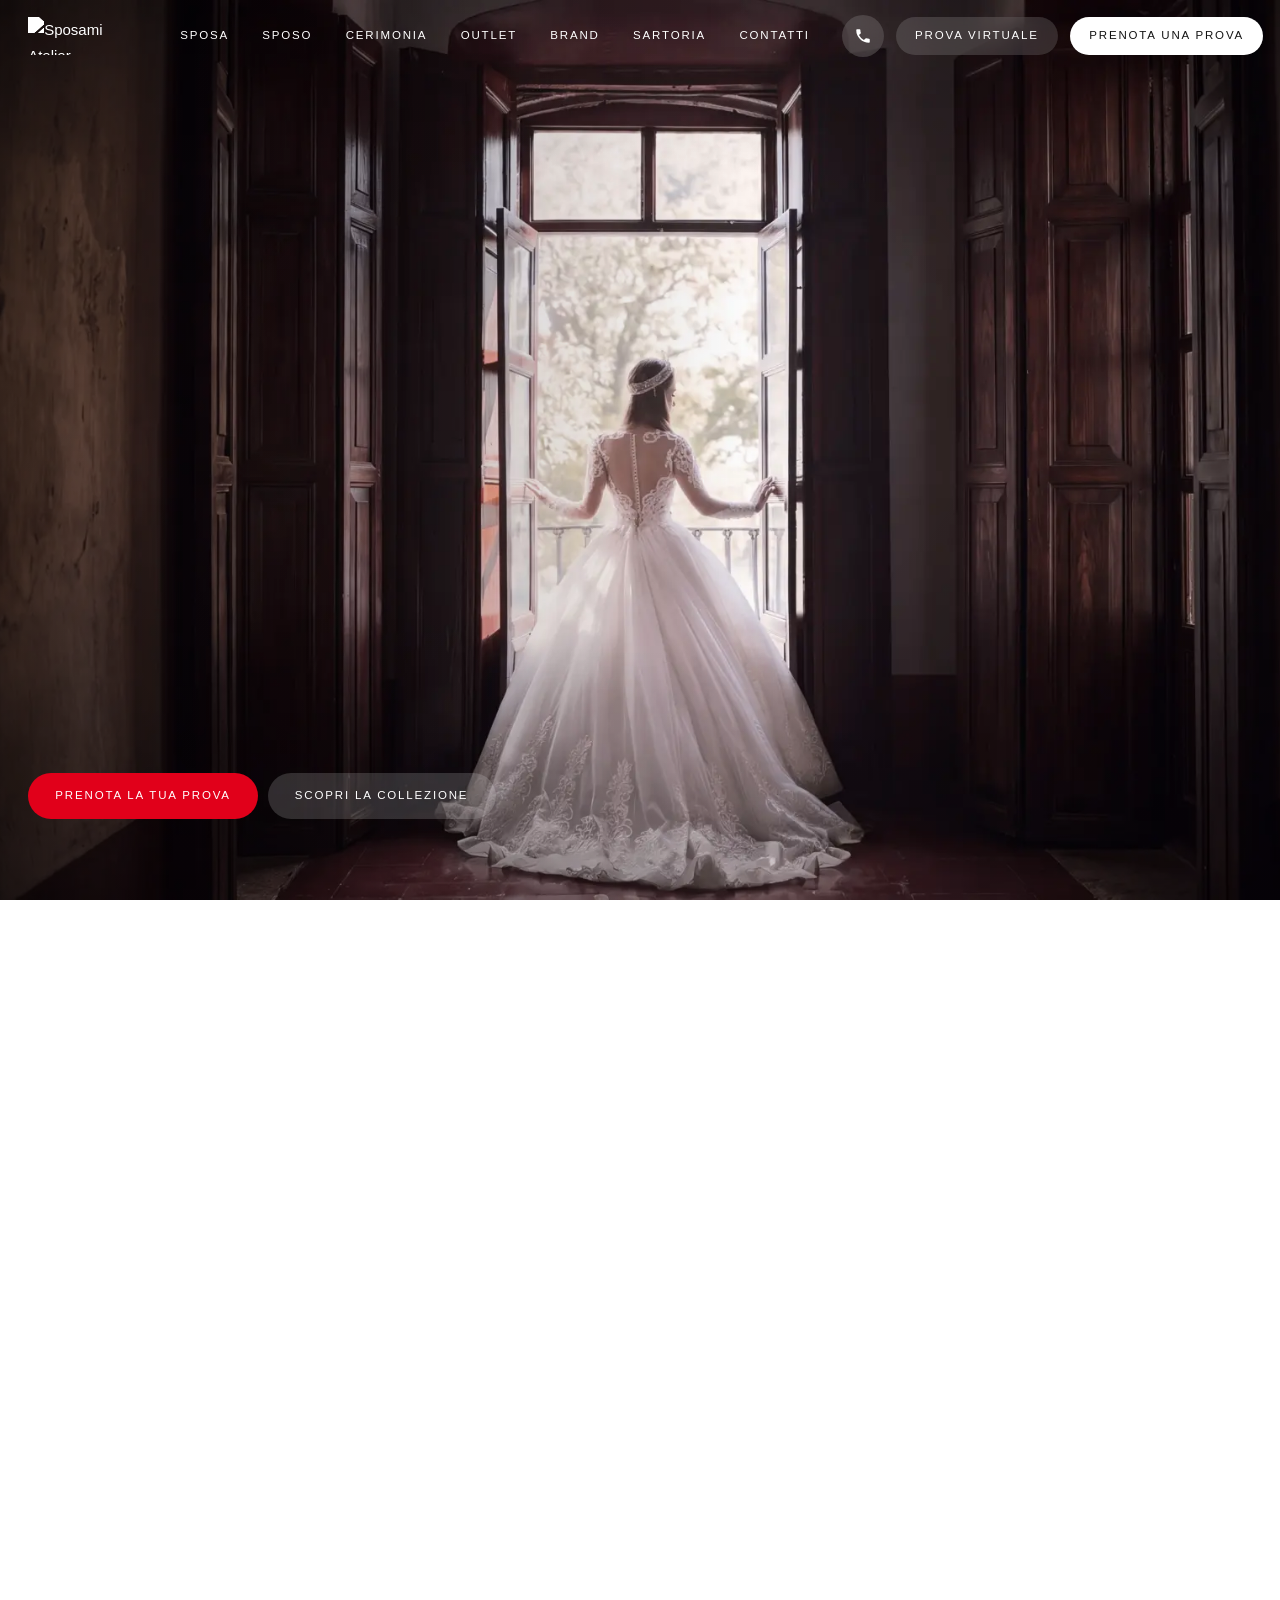
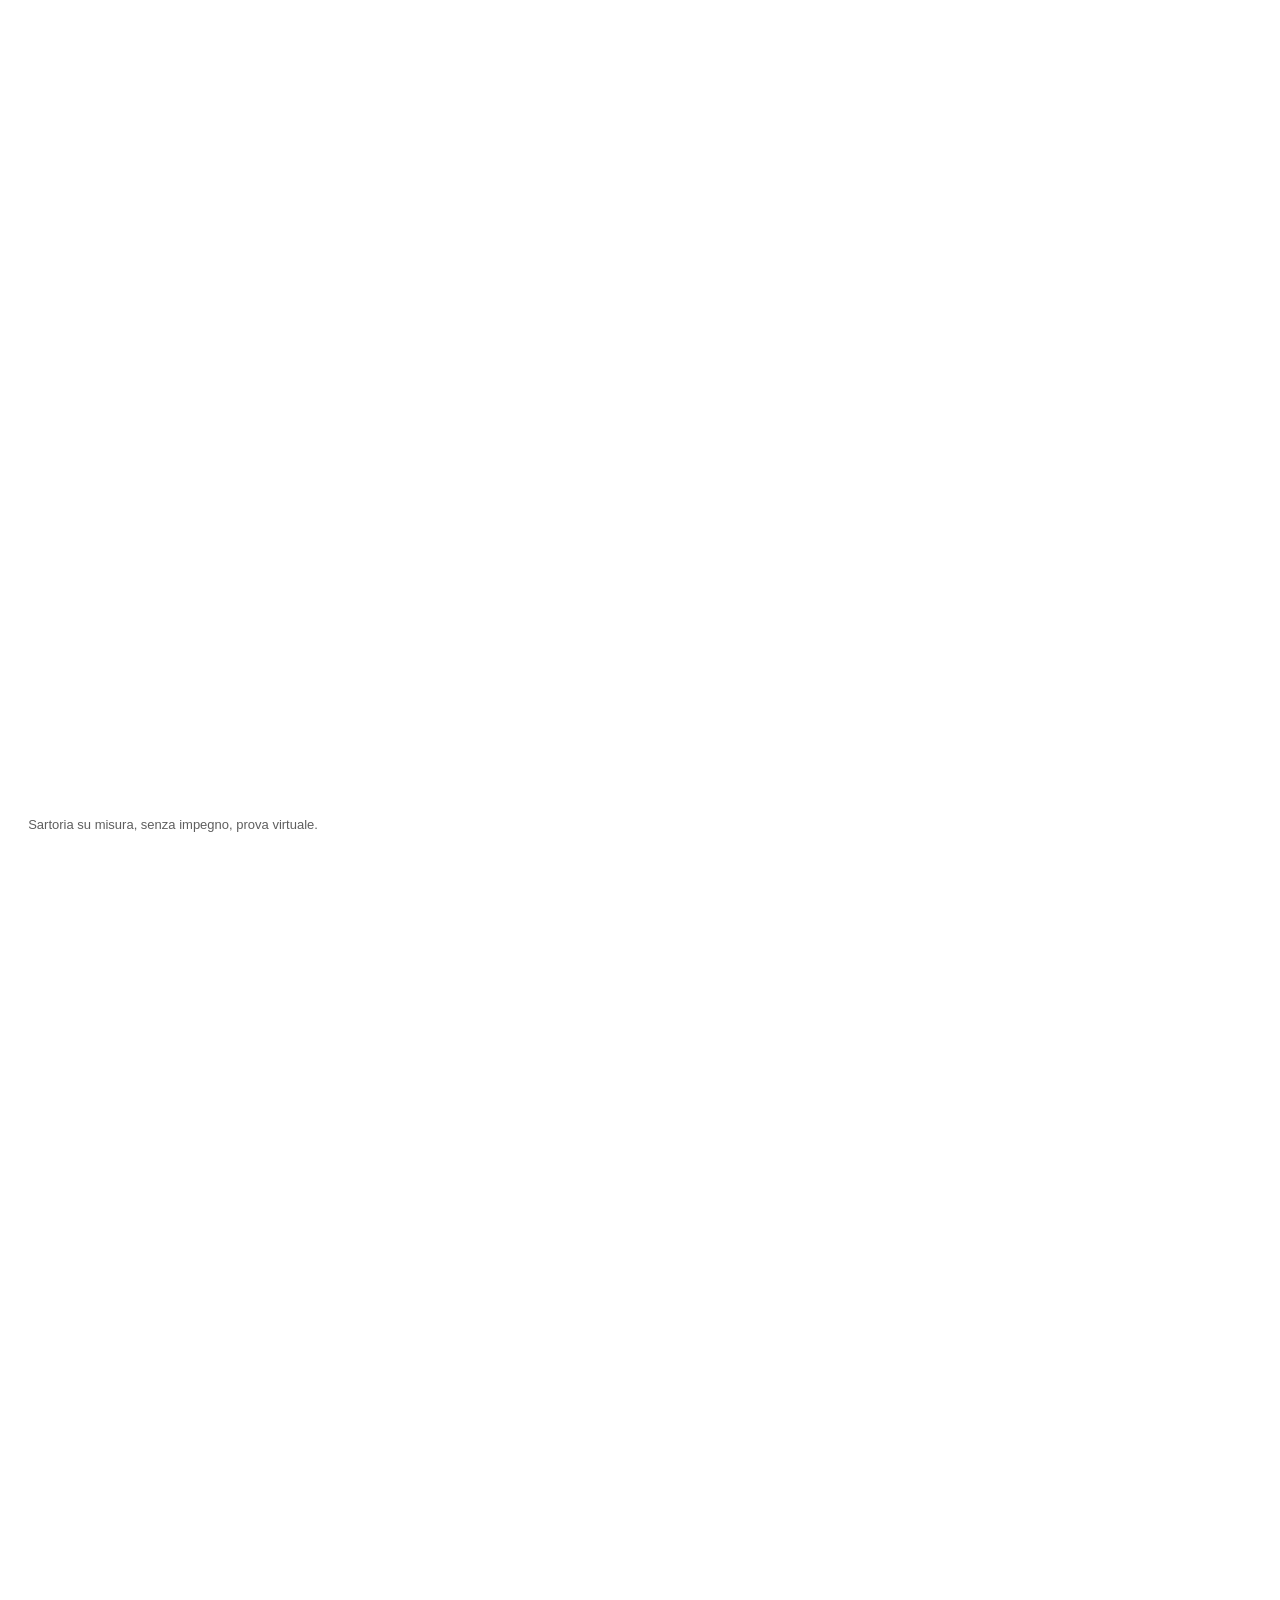
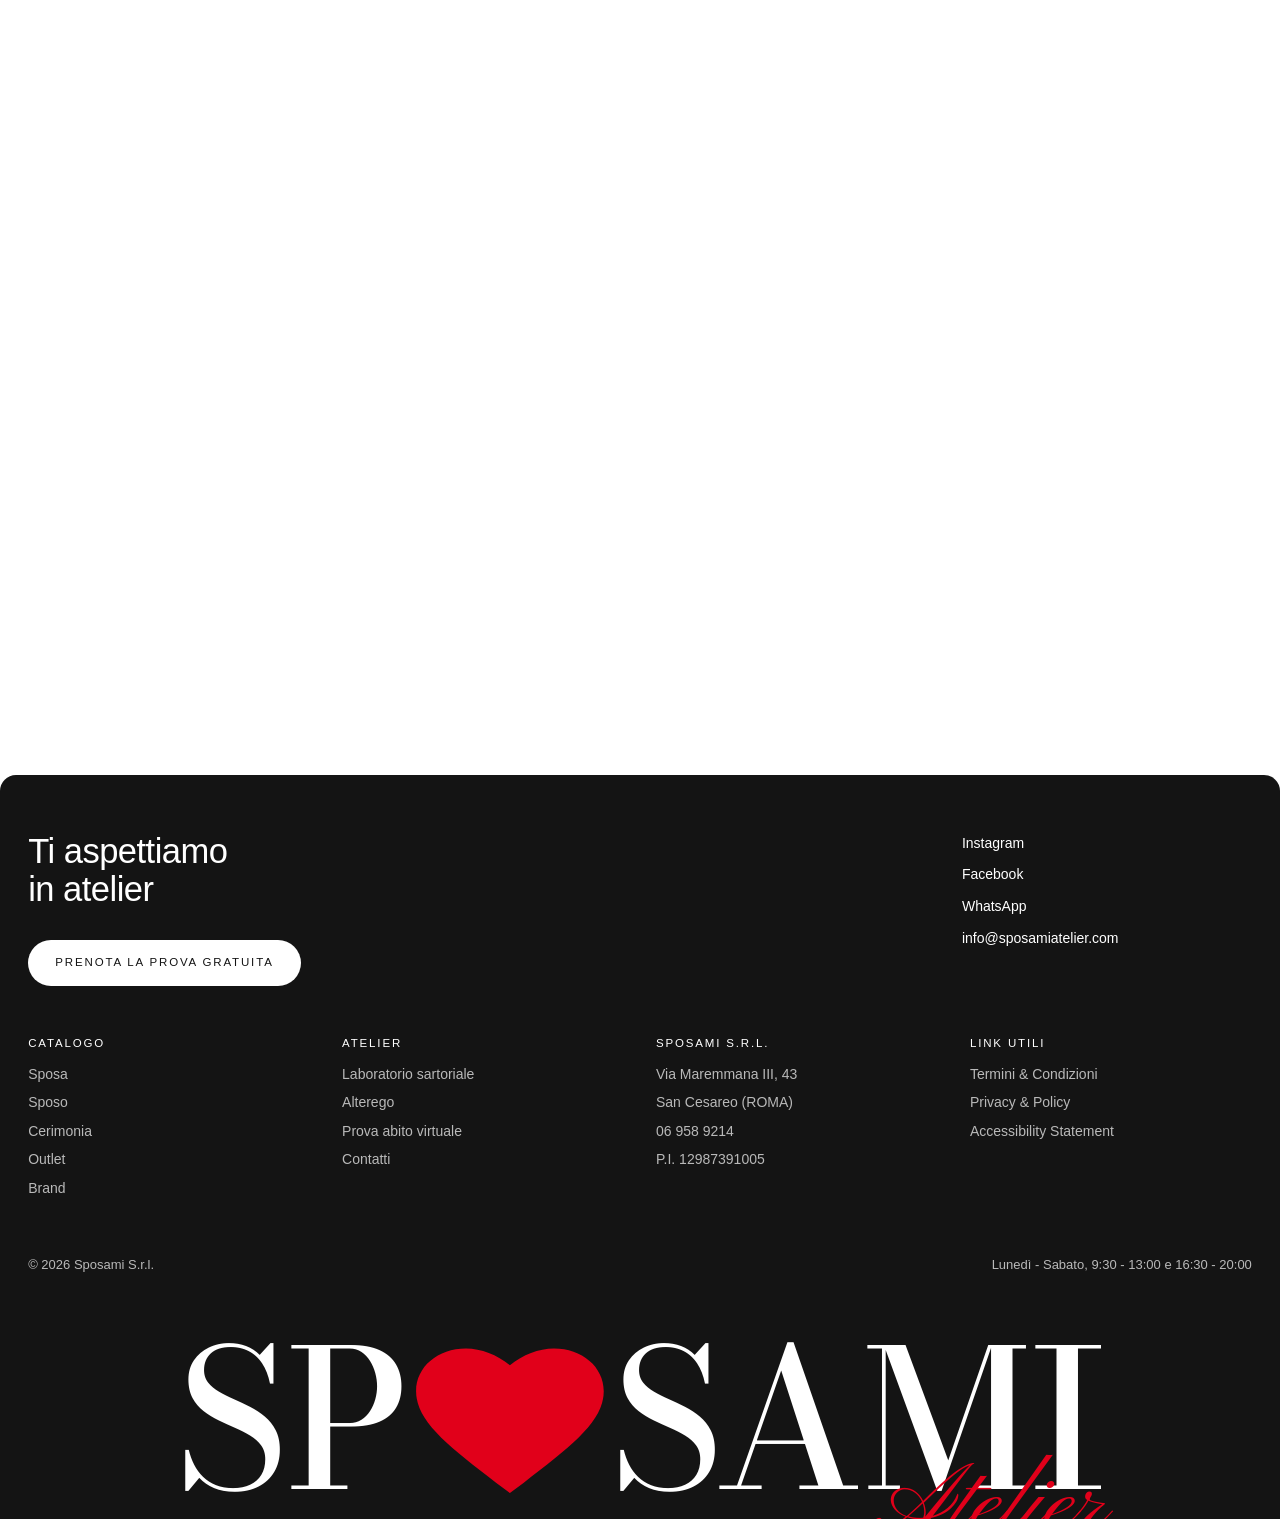
==== index.html @ c82a5e2c "Rendi più fluido l’avvio delle hero di Home e Brand su mobile" ====
<!doctype html>
<html lang="it" class="no-js">
<head>
<meta charset="utf-8">
<meta name="viewport" content="width=device-width, initial-scale=1">
<title>Sposami Atelier | Abiti da sposa, sposo e cerimonia | San Cesareo</title>
<meta name="description" content="Atelier abiti da sposa e sposo per uomo e donna a Roma. Sartoria interna, prova gratuita e senza impegno a San Cesareo.">
<meta name="theme-color" content="#ffffff">
<script>document.documentElement.className='js';setTimeout(function(){if(!window.__siteReady)document.documentElement.classList.add('reduced')},3500);</script>
<link rel="icon" href="https://static.wixstatic.com/media/961404_025a4845ff3f4721a2caca2fb32ff699~mv2.png/v1/fill/w_64,h_64,al_c,q_85,enc_auto/icon.png">
<link rel="preconnect" href="https://api.fontshare.com">
<link rel="preconnect" href="https://cdn.fontshare.com" crossorigin>
<link rel="preconnect" href="https://static.wixstatic.com" crossorigin>
<link href="https://api.fontshare.com/v2/css?f[]=gambarino@400&display=swap" rel="stylesheet">
<link href="https://api.fontshare.com/v2/css?f[]=general-sans@300,400,500&display=swap" rel="stylesheet">
<link rel="preconnect" href="https://fonts.googleapis.com">
<link rel="preconnect" href="https://fonts.gstatic.com" crossorigin>
<link href="https://fonts.googleapis.com/css2?family=Bodoni+Moda:ital,opsz,wght@0,6..96,400..600;1,6..96,400&family=Pinyon+Script&display=swap" rel="stylesheet">
<link rel="stylesheet" href="css/style.css?v=261126-hero2">
</head>
<body data-page="home">
<a class="skip" href="#main">Passa al contenuto</a>
<div class="curtain" aria-hidden="true"><span class="heart" aria-hidden="true"><svg viewBox="0 0 24 22" preserveAspectRatio="none"><path d="M12 21.5 10.3 20C4.4 14.7.5 11.2.5 6.9.5 3.4 3.2.8 6.6.8c1.9 0 3.8.9 5.4 2.4C13.6 1.7 15.5.8 17.4.8c3.4 0 6.1 2.6 6.1 6.1 0 4.3-3.9 7.8-9.8 13.1L12 21.5z"/></svg></span></div>
<header class="bar">
  <a class="bar__logo" href="index.html" aria-label="Sposami Atelier, home"><img src="https://static.wixstatic.com/media/961404_025a4845ff3f4721a2caca2fb32ff699~mv2.png/v1/crop/x_2,y_76,w_488,h_155/fill/w_252,h_80,q_90,enc_auto/sposami.png" alt="Sposami Atelier" width="120" height="38"></a>
  <nav class="bar__nav" aria-label="Principale"><a href="sposa.html">Sposa</a><a href="sposo.html">Sposo</a><a href="cerimonia.html">Cerimonia</a><a href="outlet.html">Outlet</a><a href="brand.html">Brand</a><a href="sartoria.html">Sartoria</a><a href="prenota.html">Contatti</a></nav>
  <div class="bar__right">
    <a class="bar__icon" href="tel:+39069589214" aria-label="Chiama 06 9589 214"><svg viewBox="0 0 24 24" aria-hidden="true"><path d="M6.6 10.8a15.1 15.1 0 0 0 6.6 6.6l2.2-2.2c.3-.3.7-.4 1-.2 1.1.4 2.3.6 3.6.6.6 0 1 .4 1 1V20c0 .6-.4 1-1 1A17 17 0 0 1 3 4c0-.6.4-1 1-1h3.5c.6 0 1 .4 1 1 0 1.3.2 2.5.6 3.6.1.3 0 .7-.2 1l-2.3 2.2z" fill="currentColor"/></svg></a>
    <a class="btn btn--soft btn--sm bar__try" href="prova-virtuale.html">Prova virtuale</a>
    <a class="btn btn--accent btn--sm" href="prenota.html">Prenota una prova</a>
    <button class="bar__menu" type="button" aria-expanded="false" aria-controls="sheet" aria-label="Apri il menu"><i></i><i></i><i></i></button>
  </div>
</header>
<div class="sheet" id="sheet" hidden>
  <nav class="sheet__links" aria-label="Menu"><a href="sposa.html">Sposa</a><a href="sposo.html">Sposo</a><a href="cerimonia.html">Cerimonia</a><a href="outlet.html">Outlet</a><a href="brand.html">Brand</a><a href="sartoria.html">Sartoria</a><a href="prenota.html">Contatti</a><a href="alterego.html">Alterego</a><a href="prova-virtuale.html">Prova virtuale</a></nav>
  <div class="sheet__foot">
    <a href="tel:+39069589214">06 9589 214</a>
    <a href="https://wa.me/393248790033">WhatsApp 324 879 0033</a>
    <span class="muted">Via Maremmana III, 43, San Cesareo</span>
    <a class="btn btn--accent" href="prenota.html">Prenota una prova gratuita</a>
  </div>
</div>
<main id="main">
<section class="vhero" aria-labelledby="hero-name">
  <div class="vhero__stage">
    <picture>
      <source media="(prefers-reduced-motion: no-preference) and (max-width: 760px), (prefers-reduced-motion: no-preference) and (orientation: portrait) and (max-width: 1024px)" srcset="assets/hero/frames-mobile/frame_001.webp">
      <source media="(prefers-reduced-motion: no-preference)" srcset="assets/hero/frames/frame_001.webp">
      <img fetchpriority="high" class="vhero__still" src="assets/hero/hero-fine.jpg" alt="Sposa di schiena in abito da sposa in pizzo con ampia gonna, davanti a una finestra aperta" width="2400" height="1340">
    </picture>
    <canvas class="vhero__canvas" aria-hidden="true"></canvas>
    <div class="vhero__shade" aria-hidden="true"></div>
    <div class="vhero__copy">
      <div class="vhero__step vhero__step--name">
        <p class="vhero__sub">Abiti da Sposa e Sposo su misura per il giorno del tuo sì. Atelier a San Cesareo, Roma.</p>
        <h1 class="vhero__name" id="hero-name" aria-label="Sposami Atelier"><span class="lm"><span class="lm__word">SP<span class="heart" aria-hidden="true"><svg viewBox="0 0 24 22" preserveAspectRatio="none"><path d="M12 21.5 10.3 20C4.4 14.7.5 11.2.5 6.9.5 3.4 3.2.8 6.6.8c1.9 0 3.8.9 5.4 2.4C13.6 1.7 15.5.8 17.4.8c3.4 0 6.1 2.6 6.1 6.1 0 4.3-3.9 7.8-9.8 13.1L12 21.5z"/></svg></span>SAMI</span><span class="lm__script">Atelier</span></span></h1>
      </div>
      <p class="vhero__step vhero__claim">Ogni abito, una storia cucita su di te</p>
      <div class="vhero__step vhero__end">
        <a class="btn btn--accent" href="prenota.html">Prenota la tua prova <svg class="arr" viewBox="0 0 14 10" aria-hidden="true"><path d="M0 5h12M8.5 1 12.5 5 8.5 9" fill="none" stroke="currentColor" stroke-width="1.4"/></svg></a>
        <a class="btn btn--glass" href="sposa.html">Scopri la collezione</a>
      </div>
    </div>
    <p class="vhero__hint" aria-hidden="true">Scorri</p>
  </div>
</section>

<section class="section stmt" aria-labelledby="intro-t">
  <figure class="stmt__pic" data-in>
    <div class="stmt__frame"><img data-par src="https://static.wixstatic.com/media/83563b_1997d2fe9a124ac2a1f205b703446ea8~mv2.jpg/v1/fill/w_1100,h_1375,al_c,q_82,enc_auto/83563b_1997d2fe9a124ac2a1f205b703446ea8.jpg" alt="Abito da sposa Nala di Rosa Clarà, maniche lunghe in pizzo e strascico, tra gli archi" loading="lazy"></div>
    <figcaption>Nala, Rosa Clarà</figcaption>
  </figure>
  <div class="stmt__txt">
    <h2 id="intro-t" class="stmt__title" data-in>Da qui inizia il giorno più bello</h2>
    <p class="stmt__lead" data-in>L'esperienza e la professionalità dello staff saranno a tua disposizione per ogni consiglio.</p>
    <p class="stmt__note" data-in>Nessun particolare sarà lasciato al caso, a cominciare dalla scelta dei tessuti, tra cui spiccano alcune soluzioni di pregio da utilizzare per scegliere il modello giusto per esaltare ogni tipo di bellezza.</p>
    <ul class="stmt__list" data-in>
      <li><b>Sartoria su misura</b><span>Ogni abito adattato in atelier</span></li>
      <li><b>Ampio catalogo</b><span>Sposa, sposo e cerimonia</span></li>
      <li><b>Brand esclusivi</b><span>Marche nazionali ed estere</span></li>
      <li><b>Prova virtuale</b><span>L'abito su di te, con l'AI</span></li>
    </ul>
  </div>
</section>

<section class="section" aria-labelledby="coll-t">
  <div class="band__head">
    <div data-in><h2 id="coll-t" class="head">Collezione 2027</h2><p class="muted" style="margin-top:.6rem">I migliori abiti della collezione corrente</p></div>
    <a class="link" href="sposa.html" data-in>Vedi tutto il catalogo <svg class="arr" viewBox="0 0 14 10" aria-hidden="true"><path d="M0 5h12M8.5 1 12.5 5 8.5 9" fill="none" stroke="currentColor" stroke-width="1.4"/></svg></a>
  </div>
  <div class="band"><a href="abito.html?id=nulia" data-in><img src="https://static.wixstatic.com/media/83563b_f6231a222e824c9cbec98c983d25ec4d~mv2.jpg/v1/fill/w_900,h_1200,al_c,q_82,enc_auto/83563b_f6231a222e824c9cbec98c983d25ec4d.jpg" alt="Abito Nulia, Rosa Clarà, sirena" loading="lazy"><span class="band__label"><b>Nulia</b><span>Rosa Clarà, sirena</span></span></a><a href="abito.html?id=nala-%7C-rosa-clara" data-in><img src="https://static.wixstatic.com/media/83563b_1997d2fe9a124ac2a1f205b703446ea8~mv2.jpg/v1/fill/w_900,h_1200,al_c,q_82,enc_auto/83563b_1997d2fe9a124ac2a1f205b703446ea8.jpg" alt="Abito Nala, Rosa Clarà, sirena" loading="lazy"><span class="band__label"><b>Nala</b><span>Rosa Clarà, sirena</span></span></a><a href="abito.html?id=nidia-%7C-rosa-clara" data-in><img src="https://static.wixstatic.com/media/83563b_edd81b8aba124cda8ef376bc3ccd60b8~mv2.jpg/v1/fill/w_900,h_1200,al_c,q_82,enc_auto/83563b_edd81b8aba124cda8ef376bc3ccd60b8.jpg" alt="Abito Nidia, Rosa Clarà, sirena" loading="lazy"><span class="band__label"><b>Nidia</b><span>Rosa Clarà, sirena</span></span></a><a href="abito.html?id=nudo-%7C-rosa-clara" data-in><img src="https://static.wixstatic.com/media/83563b_336c33d6e7ea4197a0e35d579eb8d648~mv2.jpg/v1/fill/w_900,h_1200,al_c,q_82,enc_auto/83563b_336c33d6e7ea4197a0e35d579eb8d648.jpg" alt="Abito Nudo, Rosa Clarà, linea A" loading="lazy"><span class="band__label"><b>Nudo</b><span>Rosa Clarà, linea A</span></span></a></div>
  <div class="band__foot"><p class="muted small">Sartoria su misura, senza impegno, prova virtuale.</p></div>
</section>

<section class="section frame" id="trova" aria-labelledby="quiz-t">
  <div class="quiz" data-in>
    <div class="quiz__main">
      <h2 id="quiz-t" class="head">Trova il tuo abito</h2>
      <p class="muted" style="margin:.8rem 0 2rem">Tre scelte veloci, e ti mostriamo gli abiti dell'atelier che fanno per te.</p>
      <div class="quiz__bar" aria-hidden="true"><i></i></div>
      <div class="quiz__stage" aria-live="polite"></div>
      <div class="quiz__nav">
        <button class="btn btn--soft btn--sm" type="button" data-q="back" hidden>Indietro</button>
      </div>
    </div>
    <div class="quiz__side">
      <div class="quiz__pic"><img id="quiz-img" src="https://static.wixstatic.com/media/83563b_1997d2fe9a124ac2a1f205b703446ea8~mv2.jpg/v1/fill/w_800,h_1000,al_c,q_82,enc_auto/83563b_1997d2fe9a124ac2a1f205b703446ea8.jpg" alt=""></div>
      <p class="quiz__count"><b id="quiz-count">338</b> abiti in atelier</p>
    </div>
  </div>
  <div class="quiz__results" hidden>
    <div class="grid" id="quiz-grid" style="padding:2rem 0 0"></div>
    <div class="quiz__resfoot"><a class="btn btn--soft" id="quiz-all" href="sposa.html">Vedi tutti</a><a class="btn btn--accent" id="quiz-book" href="prenota.html">Prenota la prova con questi abiti <svg class="arr" viewBox="0 0 14 10" aria-hidden="true"><path d="M0 5h12M8.5 1 12.5 5 8.5 9" fill="none" stroke="currentColor" stroke-width="1.4"/></svg></a></div>
  </div>
  <template id="quiz-sil"><svg data-sil="Principessa" viewBox="0 0 60 76"><path d="M30 8c-3 0-4 3-4 6l-2 14c-8 10-14 22-16 40h44c-2-18-8-30-16-40l-2-14c0-3-1-6-4-6z"/></svg><svg data-sil="Sirena" viewBox="0 0 60 76"><path d="M30 8c-3 0-4 3-4 6l-2 16c-1 8 0 16 2 24-4 6-10 10-14 14h36c-4-4-10-8-14-14 2-8 3-16 2-24l-2-16c0-3-1-6-4-6z"/></svg><svg data-sil="Scivolato" viewBox="0 0 60 76"><path d="M30 8c-3 0-4 3-4 6l-2 14c-2 12-4 26-6 40h24c-2-14-4-28-6-40l-2-14c0-3-1-6-4-6z"/></svg><svg data-sil="A line" viewBox="0 0 60 76"><path d="M30 8c-3 0-4 3-4 6l-2 14c-4 12-8 26-12 40h36c-4-14-8-28-12-40l-2-14c0-3-1-6-4-6z"/></svg></template>
</section>

<section class="section frame" aria-labelledby="virt-t">
  <div class="vhome">
    <div class="vhome__copy">
      <h2 id="virt-t" class="head" data-in>Prova abito virtuale</h2>
      <p class="lead" data-in>Atelier virtuale: prova il tuo abito in anteprima grazie al nostro sistema AI.</p>
      <p data-in>Ancora indecisa? Indossa i nostri abiti con l'atelier virtuale. Grazie alla nostra intelligenza artificiale puoi provare in anteprima gli abiti che desideri.</p>
      <ol class="vlist" data-in>
        <li><b>Inserisci la tua foto</b><span>A figura intera, da sola nell'inquadratura</span></li>
        <li><b>Scegli l'abito da provare</b><span>Dalla collezione dell'atelier</span></li>
        <li><b>Genera la tua foto</b><span>E poi vieni a provarlo davvero</span></li>
      </ol>
      <a class="btn btn--accent" href="prova-virtuale.html" data-in>Prova abito A.I. <svg class="arr" viewBox="0 0 14 10" aria-hidden="true"><path d="M0 5h12M8.5 1 12.5 5 8.5 9" fill="none" stroke="currentColor" stroke-width="1.4"/></svg></a>
    </div>
    <div class="ba" data-in>
      <img class="ba__after" src="assets/prova/dopo.jpg" data-fallback="https://static.wixstatic.com/media/83563b_edd81b8aba124cda8ef376bc3ccd60b8~mv2.jpg/v1/fill/w_900,h_1125,al_c,q_82,enc_auto/83563b_edd81b8aba124cda8ef376bc3ccd60b8.jpg" alt="Dopo: la persona con l'abito da sposa scelto" loading="lazy">
      <div class="ba__before"><img src="assets/prova/prima.jpg" alt="Prima: la foto caricata" loading="lazy"></div>
      <span class="ba__tag ba__tag--l">La tua foto</span><span class="ba__tag ba__tag--r">Con l'abito</span>
      <div class="ba__handle" aria-hidden="true"><span><svg viewBox="0 0 24 12"><path d="M6 1 1 6l5 5M18 1l5 5-5 5M1 6h22" fill="none" stroke="currentColor" stroke-width="1.6"/></svg></span></div>
      <input class="ba__range" type="range" min="0" max="100" value="50" aria-label="Confronta prima e dopo">
    </div>
  </div>
</section>

<section class="section" aria-labelledby="brand-t">
  <div class="brandband__head frame" data-in>
    <h2 id="brand-t" class="head">I nostri brand</h2>
    <p class="muted">Le migliori marche nazionali ed estere, da provare in atelier.</p>
    <a class="link" href="brand.html">Tutti i brand <svg class="arr" viewBox="0 0 14 10" aria-hidden="true"><path d="M0 5h12M8.5 1 12.5 5 8.5 9" fill="none" stroke="currentColor" stroke-width="1.4"/></svg></a>
  </div>
  <div class="cflow" data-in>
    <div class="cflow__stage"></div>
    <div class="cflow__nav"><button type="button" class="rv__btn" data-cf="-1" aria-label="Brand precedente"><svg viewBox="0 0 14 10" aria-hidden="true"><path d="M14 5H2M5.5 1 1.5 5l4 4" fill="none" stroke="currentColor" stroke-width="1.4"/></svg></button><p class="cflow__name" aria-live="polite"></p><button type="button" class="rv__btn" data-cf="1" aria-label="Brand successivo"><svg viewBox="0 0 14 10" aria-hidden="true"><path d="M0 5h12M8.5 1l4 4-4 4" fill="none" stroke="currentColor" stroke-width="1.4"/></svg></button></div>
  </div>
</section>

<section class="section sar-home" aria-labelledby="sart-t">
  <div class="alt-c alt-head" data-in>
    <p class="alt-kicker">Sartoria interna</p>
    <h2 id="sart-t" class="head">Al servizio dei tuoi abiti più importanti</h2>
    <p class="alt-book__lead">Da anni modelliamo abiti da sposa e da cerimonia perché vestano alla perfezione. Oggi il nostro laboratorio sartoriale è aperto anche all’esterno.</p>
  </div>
  <ul class="alt-steps__list sar-who">
    <li class="alt-step" data-in><a class="sar-home__link" href="sartoria.html#servizi"><div class="alt-step__pic"><img data-par src="https://static.wixstatic.com/media/nsplsh_31a922458f75416c9c421c65260cee74~mv2.jpg/v1/fill/w_900,h_1125,al_c,q_82,enc_auto/nsplsh_31a922458f75416c9c421c65260cee74.jpg" alt="Mani che chiudono i bottoncini sulla schiena di un abito da sposa" loading="lazy"></div><h3>Modifiche e adattamenti</h3><p>Orli, stringere/allargare, maniche, spalle</p></a></li>
    <li class="alt-step" data-in><a class="sar-home__link" href="sartoria.html#servizi"><div class="alt-step__pic"><img data-par src="https://static.wixstatic.com/media/361997f682d7422c848ed75e1a783302.jpg/v1/fill/w_900,h_1125,al_c,q_82,enc_auto/361997f682d7422c848ed75e1a783302.jpg" alt="Rocchetti di filo sul tavolo della sartoria" loading="lazy"></div><h3>Personalizzazioni</h3><p>Pizzi, applicazioni, bottoni, cinture</p></a></li>
    <li class="alt-step" data-in><a class="sar-home__link" href="alterego.html"><div class="alt-step__pic"><img data-par src="https://static.wixstatic.com/media/nsplsh_730ba8fea97842d1977a6b235fc56362~mv2.jpg/v1/fill/w_900,h_1125,al_c,q_82,enc_auto/nsplsh_730ba8fea97842d1977a6b235fc56362.jpg" alt="Giacca su manichino con i segni del gesso da sarto" loading="lazy"></div><h3>Alterego, su misura uomo</h3><p>Completi da giorno su misura</p></a></li>
  </ul>
  <div class="sar-home__cta" data-in><a class="btn" href="sartoria.html">Laboratorio sartoriale</a><a class="btn btn--line" href="alterego.html">Alterego</a></div>
</section>

<section class="section frame" aria-labelledby="rev-t">
  <div class="rv">
    <div class="rv__intro" data-in>
      <h2 id="rev-t" class="head">L'opinione di chi ci ha già scelto</h2>
      <div class="rv__score"><span class="rv__num">4.7</span><span class="stars" aria-label="5 stelle su 5"><svg viewBox="0 0 20 19" aria-hidden="true"><path d="M10 0l2.9 6.3 6.9.8-5.1 4.7 1.4 6.8L10 15.2 3.9 18.6l1.4-6.8L.2 7.1l6.9-.8z"/></svg><svg viewBox="0 0 20 19" aria-hidden="true"><path d="M10 0l2.9 6.3 6.9.8-5.1 4.7 1.4 6.8L10 15.2 3.9 18.6l1.4-6.8L.2 7.1l6.9-.8z"/></svg><svg viewBox="0 0 20 19" aria-hidden="true"><path d="M10 0l2.9 6.3 6.9.8-5.1 4.7 1.4 6.8L10 15.2 3.9 18.6l1.4-6.8L.2 7.1l6.9-.8z"/></svg><svg viewBox="0 0 20 19" aria-hidden="true"><path d="M10 0l2.9 6.3 6.9.8-5.1 4.7 1.4 6.8L10 15.2 3.9 18.6l1.4-6.8L.2 7.1l6.9-.8z"/></svg><svg viewBox="0 0 20 19" aria-hidden="true"><path d="M10 0l2.9 6.3 6.9.8-5.1 4.7 1.4 6.8L10 15.2 3.9 18.6l1.4-6.8L.2 7.1l6.9-.8z"/></svg></span><span class="small muted">su Google</span></div>
      <p class="muted">La cura della sposa e dello sposo, nonché delle loro famiglie, accompagnati e consigliati nella scelta dell'abito da collaboratori preparati e gentili, è al centro dei nostri impegni per una scelta tra numerosi capi delle migliori marche nazionali ed estere.</p>
      <div class="rv__badges"><img src="https://static.wixstatic.com/media/961404_f9fcceeda26144879b93aefc05c80ef4~mv2.jpg/v1/fill/w_160,h_160,al_c,q_82,enc_auto/961404_f9fcceeda26144879b93aefc05c80ef4.jpg" alt="Wedding Awards 2025 di Matrimonio.com" width="64" height="64" loading="lazy"><span class="small">Wedding Awards 2025<br><span class="muted">Matrimonio.com</span></span></div>
      <a class="btn btn--accent" href="prenota.html">Prenota anche tu <svg class="arr" viewBox="0 0 14 10" aria-hidden="true"><path d="M0 5h12M8.5 1 12.5 5 8.5 9" fill="none" stroke="currentColor" stroke-width="1.4"/></svg></a>
    </div>
    <div class="rv__box" data-in>
      <span class="rv__mark" aria-hidden="true">“</span>
      <div class="rv__slides" aria-live="polite">
        <figure class="rv__slide is-on">
          <blockquote><p>Atelier fantastico! Sposami mi ha regalato l’abito dei sogni. Mi hanno accolta con estrema gentilezza, l’intero Staff pronto a soddisfare ogni mia esigenza, a rispondere ad ogni mio dubbio. Ringrazio di cuore Eleonora e Simona, simpatiche, gentili e scrupolose - grazie ragazze, mi sono sentita in famiglia - e le sarte, precise, attente e dolcissime che hanno fatto un lavoro eccezionale. Grazie per avermi accompagnata in questo bellissimo percorso.</p></blockquote>
          <figcaption><b>Mariangela Coda</b><span>Recensione Google</span></figcaption>
        </figure>
        <figure class="rv__slide">
          <blockquote><p>Dopo tanto vagare per negozi di abiti da cerimonia, mi hanno consigliato questa atelier, ne sono rimasto estremamente soddisfatto. Ottima fornitura di abiti, per ogni esigenza, personale straordinario, molto simpatico e competente. Se tornassi indietro eviterei di girare e andrei direttamente qui. Lo consiglio vivamente, ottimi prodotti a prezzi straconcorrenziali.</p></blockquote>
          <figcaption><b>Stefano Monaco</b><span>Recensione Google</span></figcaption>
        </figure>
        <figure class="rv__slide">
          <blockquote><p>Ho comprato questo vestito da cerimonia da Sposami Atelier e mi sono trovata davvero benissimo. Sono state tutte super gentili e disponibili fin dal primo momento. Hanno avuto un’attenzione incredibile per i dettagli e mi hanno fatta sentire a mio agio in ogni fase della scelta. Voglio ringraziare in particolare Eleonora, Simona e Carmelina che mi hanno seguita con tanta pazienza e professionalità. Hanno capito subito cosa stavo cercando e mi hanno aiutata a trovare l’abito perfetto per me! Consiglio davvero questo atelier a chi cerca qualcosa di speciale e vuole essere seguita con cura e gentilezza. Grazie di cuore</p></blockquote>
          <figcaption><b>Ilaria Capocelli</b><span>Recensione Google</span></figcaption>
        </figure>
        <figure class="rv__slide">
          <blockquote><p>Mi sono rivolta a "Sposami"per l abito del mio matrimonio.. non potevo scegliere atelie migliore di loro!!! Prima del vestito mi sono innamorata di Simona Eleonora e carmela.. oltre la professionalità, la loro pazienza , i consigli, l amore per questo lavoro, ho trovato delle persone gentili, simpatiche , solari e sempre , sempre disponibili!!! Si capivano con uno sguardo e capivano le mie esigenze risolvendo senza nessuna esitazione. Eccellenti anche per quanto riguarda la parte sposo e cerimonia.. sia mio marito che mia madre hanno fatto il vestito li, bellissimi con un ottima qualità prezzo. Non smettero mai di ringraziarvi !!! siete ormai un pezzo di cuore, i vostri sposini Pamela e Emanuele</p></blockquote>
          <figcaption><b>Pamela Lombardi</b><span>Recensione Google</span></figcaption>
        </figure>
      </div>
      <div class="rv__nav">
        <div class="rv__dots"><button type="button" class="rv__dot" aria-label="Recensione 1" aria-current="true"></button><button type="button" class="rv__dot" aria-label="Recensione 2"></button><button type="button" class="rv__dot" aria-label="Recensione 3"></button><button type="button" class="rv__dot" aria-label="Recensione 4"></button></div>
        <div class="rv__arrows">
          <button type="button" class="rv__btn" data-dir="-1" aria-label="Recensione precedente"><svg viewBox="0 0 14 10" aria-hidden="true"><path d="M14 5H2M5.5 1 1.5 5l4 4" fill="none" stroke="currentColor" stroke-width="1.4"/></svg></button>
          <button type="button" class="rv__btn" data-dir="1" aria-label="Recensione successiva"><svg viewBox="0 0 14 10" aria-hidden="true"><path d="M0 5h12M8.5 1l4 4-4 4" fill="none" stroke="currentColor" stroke-width="1.4"/></svg></button>
        </div>
      </div>
    </div>
  </div>
</section>

<section class="section visit" aria-labelledby="dove-t">
  <div class="visit__card" data-in>
    <div class="visit__info">
      <p class="visit__kicker">L’atelier</p>
      <h2 id="dove-t" class="visit__title">Dove siamo</h2>
      <p class="visit__addr">Via Maremmana III, 43<br>San Cesareo (Roma)</p>
      <p class="visit__note">Fronte casello autostradale</p>
      <dl class="visit__list">
        <div><dt>Telefono</dt><dd><a href="tel:+39069589214">06 9589 214</a><a href="tel:+393248790033">324 879 0033</a></dd></div>
        <div><dt>Email</dt><dd><a href="mailto:info@sposamiatelier.com">info@sposamiatelier.com</a></dd></div>
        <div><dt>Orari</dt><dd>Lunedì – Sabato<br>9:30 – 13:00 e 16:30 – 20:00</dd></div>
      </dl>
      <div class="visit__actions">
        <a class="btn btn--light" href="https://www.google.com/maps/dir/?api=1&amp;destination=Sposami+Atelier+Via+Maremmana+III+43+San+Cesareo" target="_blank" rel="noopener">Indicazioni stradali</a>
        <a class="btn visit__ghost" href="tel:+39069589214">Chiama</a>
        <a class="btn visit__ghost" href="https://wa.me/393248790033" target="_blank" rel="noopener">WhatsApp</a>
      </div>
    </div>
    <div class="visit__map"><iframe title="Mappa: Sposami Atelier, Via Maremmana III 43, San Cesareo" loading="lazy" referrerpolicy="no-referrer-when-downgrade" src="https://maps.google.com/maps?q=Sposami%20Atelier%20Via%20Maremmana%20III%2043%20San%20Cesareo&amp;z=14&amp;output=embed"></iframe></div>
  </div>
</section><section class="section alt-book" aria-labelledby="msg-t">
  <div class="alt-c alt-head" data-in>
    <p class="alt-kicker">Scrivici</p>
    <h2 id="msg-t" class="head">Contattaci</h2>
    <p class="alt-book__lead">Hai una domanda? Scrivici, ti richiamiamo noi. Puoi anche chiamarci o scriverci su WhatsApp.</p>
  </div>
  <div class="alt-book__form" data-in><form class="form form--line" data-demo novalidate>
  <div class="row2">
    <div class="field"><label for="c-nome">Nome</label><input id="c-nome" name="nome" autocomplete="name"></div>
    <div class="field"><label for="c-tel">Telefono <span class="req">*</span></label><input id="c-tel" name="telefono" type="tel" inputmode="tel" autocomplete="tel" required></div>
  </div>
  <div class="field"><label for="c-msg">Cosa vuoi chiederci? <span class="req">*</span></label><textarea id="c-msg" name="messaggio" rows="4" required></textarea></div>
  <label class="check"><input type="checkbox" name="whatsapp"><span>Preferisco contatto Whatsapp</span></label>
  <div><button class="btn" type="submit">Invia</button></div>
  <p class="form__ok" role="status">Messaggio inviato. Ti risponderemo al più presto.</p>
</form></div>
</section>
</main>
<footer class="foot">
  <div class="foot__top">
    <div class="foot__invite">
      <h2>Ti aspettiamo in atelier</h2>
      <a class="btn btn--light" href="prenota.html">Prenota la prova gratuita <svg class="arr" viewBox="0 0 14 10" aria-hidden="true"><path d="M0 5h12M8.5 1 12.5 5 8.5 9" fill="none" stroke="currentColor" stroke-width="1.4"/></svg></a>
    </div>
    <ul class="foot__links">
      <li><a href="https://www.instagram.com/sposamiatelier" target="_blank" rel="noopener">Instagram</a></li>
      <li><a href="https://www.facebook.com/p/Sposami-Atelier-100063684816594/?locale=it_IT" target="_blank" rel="noopener">Facebook</a></li>
      <li><a href="https://wa.me/393248790033">WhatsApp</a></li>
      <li><a href="mailto:info@sposamiatelier.com">info@sposamiatelier.com</a></li>
    </ul>
  </div>
  <div class="foot__info">
    <div><h3>Catalogo</h3><ul><li><a href="sposa.html">Sposa</a></li><li><a href="sposo.html">Sposo</a></li><li><a href="cerimonia.html">Cerimonia</a></li><li><a href="outlet.html">Outlet</a></li><li><a href="brand.html">Brand</a></li></ul></div>
    <div><h3>Atelier</h3><ul><li><a href="sartoria.html">Laboratorio sartoriale</a></li><li><a href="alterego.html">Alterego</a></li><li><a href="prova-virtuale.html">Prova abito virtuale</a></li><li><a href="prenota.html">Contatti</a></li></ul></div>
    <div><h3>Sposami S.r.l.</h3><ul><li>Via Maremmana III, 43</li><li>San Cesareo (ROMA)</li><li><a href="tel:+39069589214">06 958 9214</a></li><li>P.I. 12987391005</li></ul></div>
    <div><h3>Link utili</h3><ul><li><a href="https://www.sposamiatelier-roma.com/terms-and-conditions">Termini &amp; Condizioni</a></li><li><a href="https://www.sposamiatelier-roma.com/privacy-policy">Privacy &amp; Policy</a></li><li><a href="https://www.sposamiatelier-roma.com/accessibilita">Accessibility Statement</a></li></ul></div>
  </div>
  <div class="foot__legal"><span>© 2026 Sposami S.r.l.</span><span>Lunedì - Sabato, 9:30 - 13:00 e 16:30 - 20:00</span></div>
  <p class="foot__name" aria-hidden="true"><span class="lm"><span class="lm__word">SP<span class="heart" aria-hidden="true"><svg viewBox="0 0 24 22" preserveAspectRatio="none"><path d="M12 21.5 10.3 20C4.4 14.7.5 11.2.5 6.9.5 3.4 3.2.8 6.6.8c1.9 0 3.8.9 5.4 2.4C13.6 1.7 15.5.8 17.4.8c3.4 0 6.1 2.6 6.1 6.1 0 4.3-3.9 7.8-9.8 13.1L12 21.5z"/></svg></span>SAMI</span><span class="lm__script">Atelier</span></span></p>
</footer>
<a class="wa" href="https://wa.me/393248790033" aria-label="Scrivici su WhatsApp"><svg viewBox="0 0 32 32" width="22" height="22" aria-hidden="true"><path fill="currentColor" d="M16 3a13 13 0 0 0-11.2 19.6L3 29l6.6-1.7A13 13 0 1 0 16 3zm0 23.6c-2 0-3.9-.5-5.6-1.5l-.4-.2-3.9 1 1-3.8-.3-.4A10.6 10.6 0 1 1 16 26.6zm5.8-7.9c-.3-.2-1.9-.9-2.2-1s-.5-.2-.7.2-.8 1-1 1.2-.4.2-.7 0a8.7 8.7 0 0 1-4.3-3.8c-.3-.6.3-.5.9-1.7.1-.2 0-.4 0-.5l-1-2.4c-.3-.6-.5-.5-.7-.5h-.6a1.2 1.2 0 0 0-.9.4 3.6 3.6 0 0 0-1.1 2.7 6.3 6.3 0 0 0 1.3 3.3c.2.2 2.3 3.5 5.5 4.9 2 .9 2.8.9 3.8.8.6-.1 1.9-.8 2.2-1.5s.3-1.4.2-1.5-.3-.2-.6-.4z"/></svg></a>
<script src="https://cdn.jsdelivr.net/npm/gsap@3.13.0/dist/gsap.min.js" defer></script>
<script src="https://cdn.jsdelivr.net/npm/gsap@3.13.0/dist/ScrollTrigger.min.js" defer></script>
<script src="https://cdn.jsdelivr.net/npm/lenis@1.1.18/dist/lenis.min.js" defer></script>
<script src="js/catalog.js?v=2611261159" defer></script>
<script type="module" src="js/main.js?v=261126-hero3"></script>
</body>
</html>
---- css/style.css ----
/* =========================================================
   Sposami Atelier
   Direzione: il nome come monumento. Il cuore del logo è l'unico colore.
   Bianco, nero, rosso del logo. Gambarino + General Sans.
   ========================================================= */

:root {
  --bg: #FFFFFF;
  --surface: #F4F3F1;
  --surface-2: #EAE8E4;
  --ink: #141414;
  --muted: #5E5E5E;
  --inverse: #141414;
  --on-inverse: #FFFFFF;
  --on-inverse-muted: #B9B9B9;
  --accent: #E1001A;

  --f-display: "Bodoni Moda", "Didot", Georgia, serif;
  --f-text: "General Sans", "Helvetica Neue", Arial, sans-serif;

  --step-small: 15px;
  --step-body: clamp(1.0625rem, 1rem + 0.25vw, 1.1875rem);
  --step-lead: clamp(1.25rem, 1.1rem + 0.7vw, 1.625rem);
  --step-head: clamp(2.125rem, 1.4rem + 2.2vw, 3.5rem);
  --step-mono: clamp(3.75rem, 11vw, 12.5rem);

  --m: clamp(20px, 2.2vw, 32px);
  --gap: clamp(120px, 13vw, 200px);
  --bar: 72px;
  --r: 22px;
  --r-s: 14px;

  --ease: cubic-bezier(.22, 1, .36, 1);
  --ease-io: cubic-bezier(.76, 0, .24, 1);
}

*, *::before, *::after { box-sizing: border-box; }
html { -webkit-text-size-adjust: 100%; }
html.lenis, html.lenis body { height: auto; }
.lenis.lenis-smooth { scroll-behavior: auto !important; }
.lenis.lenis-stopped { overflow: hidden; }
body {
  margin: 0; background: var(--bg); color: var(--ink);
  font-family: var(--f-text); font-size: var(--step-body); line-height: 1.5;
  -webkit-font-smoothing: antialiased; overflow-x: clip;
}
img, video { display: block; max-width: 100%; height: auto; }
a { color: inherit; text-decoration: none; }
h1, h2, h3, h4 { margin: 0; font-weight: 400; }
p { margin: 0 0 1em; }
p:last-child { margin-bottom: 0; }
ul, ol, dl, dd { margin: 0; padding: 0; list-style: none; }
figure, blockquote { margin: 0; }
button, input, select, textarea { font: inherit; color: inherit; }
::selection { background: var(--ink); color: var(--bg); }
:focus-visible { outline: 2px solid var(--accent); outline-offset: 3px; border-radius: 4px; }
.sr { position: absolute; width: 1px; height: 1px; overflow: hidden; clip: rect(0 0 0 0); white-space: nowrap; }
.skip { position: fixed; left: var(--m); top: -5rem; z-index: 300; background: var(--ink); color: var(--bg); padding: .7rem 1.1rem; border-radius: 999px; }
.skip:focus { top: .75rem; }

/* ---------- Tipografia ---------- */
.display { font-family: var(--f-display); font-weight: 400; letter-spacing: -0.02em; line-height: .92; }
.head { font-family: var(--f-display); font-size: var(--step-head); letter-spacing: -0.02em; line-height: .95; text-wrap: balance; }
.lead { font-size: var(--step-lead); line-height: 1.35; letter-spacing: -0.01em; max-width: 34ch; }
.small { font-size: var(--step-small); }
.muted { color: var(--muted); }
.measure { max-width: 60ch; }

/* ---------- Cuore (dal logo) ---------- */
.heart { display: inline-block; width: .62em; height: .56em; vertical-align: baseline; color: var(--accent); margin: 0 .04em; }
.hero__name .heart, .foot__name .heart { width: .5em; height: .45em; vertical-align: .06em; margin: 0 .06em; }
.heart svg { width: 100%; height: 100%; display: block; fill: currentColor; }

/* ---------- Pulsanti ---------- */
.btn {
  display: inline-flex; align-items: center; justify-content: center; gap: .65rem;
  min-height: 52px; padding: 0 1.6rem; border-radius: 999px; border: 0;
  background: var(--ink); color: var(--bg); font-size: var(--step-small); font-weight: 500; letter-spacing: .005em;
  cursor: pointer; white-space: nowrap;
  transition: transform .5s var(--ease), background-color .3s;
}
.btn:hover { transform: translateY(-2px); }
.btn:active { transform: translateY(0) scale(.98); }
.btn--accent { background: var(--accent); color: #fff; }
.btn--accent:hover { background: #C40017; }
.btn--soft { background: var(--surface); color: var(--ink); }
.btn--soft:hover { background: var(--surface-2); }
.btn--light { background: var(--on-inverse); color: var(--inverse); }
.btn .arr { width: 14px; height: 10px; transition: transform .5s var(--ease); }
.btn:hover .arr { transform: translateX(4px); }
.btn--sm { min-height: 42px; padding: 0 1.2rem; }

.link { display: inline-flex; align-items: center; gap: .5rem; font-weight: 500; padding: .25rem 0; text-decoration: underline; text-decoration-thickness: 1px; text-underline-offset: .3em; text-decoration-color: currentColor; transition: text-decoration-color .4s, text-underline-offset .4s var(--ease); }
.link:hover { text-decoration-color: transparent; text-underline-offset: .5em; }
.link .arr { width: 14px; height: 10px; transition: transform .5s var(--ease); }
.link:hover .arr { transform: translateX(4px); }

/* ---------- Barra di navigazione (sempre visibile) ---------- */
.bar {
  position: fixed; inset: 0 0 auto; z-index: 100; height: var(--bar);
  display: flex; align-items: center; justify-content: space-between; gap: 2rem;
  padding: 0 var(--m); background: var(--bg);
  transition: transform .6s var(--ease);
}
.bar__logo img { height: 38px; width: auto; }
.bar__nav { display: flex; gap: clamp(1.2rem, 2.4vw, 2.4rem); font-size: 15px; }
.bar__nav a { position: relative; padding: .4rem 0; }
.bar__nav a::after { content: ""; position: absolute; left: 0; right: 0; bottom: 0; height: 1.5px; background: var(--accent); transform: scaleX(0); transform-origin: right; transition: transform .5s var(--ease); }
.bar__nav a:hover::after, .bar__nav a[aria-current="page"]::after { transform: scaleX(1); transform-origin: left; }
.bar__right { display: flex; align-items: center; gap: .75rem; }
.bar__menu { display: none; min-height: 44px; padding: 0 1.1rem; border-radius: 999px; border: 0; background: var(--surface); font-size: 15px; font-weight: 500; cursor: pointer; }
@media (max-width: 1020px) {
  .bar__nav { display: none; }
  .bar__menu { display: inline-flex; align-items: center; }
}
@media (max-width: 520px) { .bar__right .btn { display: none; } }

.sheet[hidden] { display: none; }
.sheet {
  position: fixed; inset: 0; z-index: 99; background: var(--bg);
  padding: calc(var(--bar) + 2rem) var(--m) 2rem; display: flex; flex-direction: column; justify-content: space-between;
  visibility: hidden; opacity: 0;
}
.sheet__links a { display: block; font-family: var(--f-display); font-size: clamp(2.6rem, 11vw, 4.5rem); line-height: 1.08; letter-spacing: -0.02em; }
.sheet__foot { display: grid; gap: .3rem; font-size: 15px; }
.sheet__foot .btn { margin-top: 1rem; width: 100%; }

/* Transizione di pagina */
.curtain { position: fixed; inset: 0; z-index: 500; background: var(--bg); display: grid; place-items: center; pointer-events: none; animation: curtainSafety 0s 4s forwards; }
.curtain .heart { font-size: 72px; }
@keyframes curtainSafety { to { visibility: hidden; } }
.reduced .curtain { display: none; }

main { display: block; }
.frame { padding-left: var(--m); padding-right: var(--m); }
.section { padding-top: var(--gap); }

/* =========================================================
   HOME — il nome sotto la foto
   ========================================================= */
.hero { height: 100lvh; min-height: 640px; display: flex; flex-direction: column; padding: var(--bar) var(--m) 0; }
.hero__photo { position: relative; flex: 0 0 56%; border-radius: var(--r); overflow: hidden; background: var(--surface); }
.hero__photo img { position: absolute; inset: 0; width: 100%; height: 100%; object-fit: cover; object-position: 42% 38%; transform-origin: 50% 40%; }
.hero__strip { display: flex; justify-content: space-between; align-items: center; gap: 1.5rem; padding: 18px 0 24px; }
.hero__strip p { max-width: 46ch; font-size: var(--step-lead); line-height: 1.3; }
.hero__name {
  margin: auto 0 0; padding-bottom: .32em;
  font-size: var(--step-mono); line-height: 1;
  white-space: nowrap; text-align: center; transform-origin: 50% 0%;
}
@media (max-width: 760px) {
  .hero { min-height: 0; }
  .hero__photo { flex-basis: 52%; }
  .hero__strip { flex-direction: column; align-items: flex-start; gap: 1rem; }
  .hero__strip p { font-size: 18px; }
  .hero__name { font-size: 17vw; margin-top: 24px; }
}

/* Collezione: fascia di pannelli diseguali */
.band__head { padding-left: var(--m); margin-bottom: 40px; display: flex; justify-content: space-between; align-items: end; gap: 2rem; padding-right: var(--m); }
.band { display: flex; gap: 8px; height: 68svh; min-height: 440px; padding: 0 var(--m); }
.band a { position: relative; flex: 2 1 0; min-width: 0; border-radius: var(--r); overflow: hidden; transition: flex-grow .6s var(--ease); }
.band a:nth-child(1) { flex-grow: 5; }
.band a:nth-child(3) { flex-grow: 3; }
.band a:hover, .band a:focus-visible { flex-grow: 6; }
.band img { position: absolute; inset: 0; width: 100%; height: 100%; object-fit: cover; transition: transform 1.2s var(--ease); }
.band a:hover img { transform: scale(1.04); }
.band__label { position: absolute; left: 0; right: 0; bottom: 0; padding: 3rem 1.2rem 1.1rem; color: #fff; background: linear-gradient(to top, rgba(0,0,0,.45), rgba(0,0,0,0)); } /* taste-skill-ignore: scrim neutro sotto testo su foto */
.band__label b { display: block; font-family: var(--f-display); font-weight: 400; font-size: var(--step-lead); line-height: 1; letter-spacing: -0.01em; }
.band__label span { font-size: var(--step-small); opacity: .9; }
.band__foot { display: flex; justify-content: space-between; gap: 1rem; flex-wrap: wrap; padding: 20px var(--m) 0; }
@media (max-width: 760px) {
  .band__head { padding-left: var(--m); }
  .band { flex-wrap: wrap; height: 84svh; gap: 6px; align-content: stretch; }
  .band a { flex: 0 0 calc(36% - 3px); height: calc(50% - 3px); }
  .band a:nth-child(1), .band a:nth-child(4) { flex-basis: calc(64% - 3px); flex-grow: 0; }
  .band a:nth-child(3) { flex-grow: 0; }
  .band a:hover, .band a:focus-visible { flex-grow: 0; }
  .band__label b { font-size: 22px; }
}

/* Footer: invito sopra il nome tagliato */
.foot { background: var(--inverse); color: var(--on-inverse); margin-top: var(--m); border-radius: var(--r) var(--r) 0 0; display: flex; flex-direction: column; overflow: hidden; padding: calc(var(--m) * 2) var(--m) 0; }
.foot__top { display: grid; grid-template-columns: 7fr 2fr 3fr; gap: 2rem; }
.foot__invite h2 { font-family: var(--f-display); font-size: var(--step-head); line-height: .95; letter-spacing: -0.02em; max-width: 12ch; margin-bottom: 2rem; }
.foot__links { grid-column: 3; display: grid; gap: .5rem; align-content: start; font-size: 16px; }
.foot__links a:hover { color: var(--on-inverse-muted); }
.foot__info { margin-top: 3rem; display: grid; grid-template-columns: repeat(4, minmax(0, 1fr)); gap: 2rem; font-size: 16px; color: var(--on-inverse-muted); }
.foot__info h3 { font-size: 15px; font-weight: 500; color: var(--on-inverse); margin-bottom: .6rem; }
.foot__info li { margin-bottom: .3rem; }
.foot__info a:hover { color: var(--on-inverse); }
.foot__legal { margin-top: auto; padding-top: 3rem; display: flex; justify-content: space-between; gap: 1rem; flex-wrap: wrap; font-size: var(--step-small); color: var(--on-inverse-muted); }
.foot__name { font-size: 15vw; line-height: 1; white-space: nowrap; text-align: center; margin: 3rem 0 -0.12em; transform-origin: 50% 100%; }
@media (max-width: 860px) {
  .foot__top { grid-template-columns: 1fr; }
  .foot__links { grid-column: 1; display: flex; flex-wrap: wrap; gap: .6rem 1.4rem; }
  .foot__info { grid-template-columns: 1fr 1fr; }
  .foot__name { font-size: 19vw; }
}

/* =========================================================
   PAGINE INTERNE
   ========================================================= */
.phead { padding: calc(var(--bar) + clamp(2.5rem, 6vw, 5.5rem)) var(--m) 0; }
.phead__grid { display: grid; grid-template-columns: 7fr 5fr; gap: 2rem 4rem; align-items: end; }
.phead h1 { font-family: var(--f-display); font-size: clamp(2.5rem, 1.5rem + 3.2vw, 4.75rem); line-height: .9; letter-spacing: -0.025em; max-width: 13ch; text-wrap: balance; }
.phead__side { display: grid; gap: 1.4rem; justify-items: start; }
.phead__cta { display: flex; flex-wrap: wrap; gap: .6rem; }
.phead__crumb { font-size: var(--step-small); color: var(--muted); margin-bottom: 1.6rem; display: flex; gap: .5rem; }
.phead__crumb a:hover { color: var(--ink); }
.phead__pic { margin: clamp(3rem, 6vw, 5rem) var(--m) 0; height: clamp(320px, 64svh, 760px); border-radius: var(--r); overflow: hidden; position: relative; background: var(--surface); }
.phead__pic img { position: absolute; inset: -8% 0; width: 100%; height: 116%; object-fit: cover; }
@media (max-width: 860px) { .phead__grid { grid-template-columns: 1fr; } }

/* Catalogo */
.filters { position: sticky; top: var(--bar); z-index: 20; background: var(--bg); display: flex; justify-content: space-between; align-items: center; gap: 1rem; padding: 12px var(--m); flex-wrap: wrap; }
.chips { display: flex; gap: .4rem; flex-wrap: wrap; align-items: center; }
.chip { min-height: 40px; padding: 0 1rem; border-radius: 999px; border: 0; background: var(--surface); font-size: var(--step-small); cursor: pointer; transition: background-color .3s, color .3s, transform .4s var(--ease); }
.chip:hover { background: var(--surface-2); }
.chip:active { transform: scale(.96); }
.chip[aria-pressed="true"] { background: var(--ink); color: var(--bg); }
.chip .n { opacity: .6; margin-left: .25rem; font-variant-numeric: tabular-nums; }
.select { position: relative; display: inline-flex; }
.select select { appearance: none; min-height: 40px; padding: 0 2.4rem 0 1rem; border-radius: 999px; border: 0; background: var(--surface); font-size: var(--step-small); cursor: pointer; }
.select::after { content: ""; position: absolute; right: 1rem; top: 50%; width: 6px; height: 6px; border-right: 1.5px solid; border-bottom: 1.5px solid; transform: translateY(-70%) rotate(45deg); pointer-events: none; }
.filters__count { font-size: var(--step-small); color: var(--muted); font-variant-numeric: tabular-nums; }
@media (max-width: 760px) {
  .filters { flex-wrap: nowrap; overflow-x: auto; scrollbar-width: none; }
  .filters::-webkit-scrollbar { display: none; }
  .filters .chips { flex-wrap: nowrap; }
  .chip, .select select { white-space: nowrap; }
}
.grid { display: grid; grid-template-columns: repeat(4, minmax(0, 1fr)); gap: 3rem 12px; padding: 2rem var(--m) 0; }
@media (max-width: 1100px) { .grid { grid-template-columns: repeat(3, minmax(0, 1fr)); } }
@media (max-width: 700px) { .grid { grid-template-columns: repeat(2, minmax(0, 1fr)); gap: 2rem 8px; } }
.card { display: block; }
.card__pic { position: relative; aspect-ratio: 3 / 4; border-radius: var(--r); overflow: hidden; background: var(--surface); }
.card__pic img { position: absolute; inset: 0; width: 100%; height: 100%; object-fit: cover; transition: opacity .7s var(--ease), transform 1.4s var(--ease); }
.card__pic img + img { opacity: 0; }
.card:hover .card__pic img:first-child { transform: scale(1.05); }
.card:hover .card__pic img + img { opacity: 1; transform: scale(1.02); }
.card__meta { display: flex; justify-content: space-between; gap: .75rem; margin-top: .9rem; align-items: baseline; }
.card__name { font-family: var(--f-display); font-size: 24px; line-height: 1.05; letter-spacing: -0.01em; }
.card__sub { font-size: var(--step-small); color: var(--muted); margin-top: .2rem; }
.card__style { font-size: var(--step-small); color: var(--muted); white-space: nowrap; }
.more { display: flex; flex-direction: column; align-items: center; gap: 1rem; padding-top: 4rem; }
.more p { font-size: var(--step-small); color: var(--muted); }
.empty { padding: 4rem var(--m); text-align: center; font-family: var(--f-display); font-size: 32px; }

/* Due colonne testo + immagine */
.split { display: grid; grid-template-columns: 1fr 1fr; gap: clamp(2rem, 5vw, 6rem); align-items: center; padding: 0 var(--m); }
.split--top { align-items: start; }
.split__pic { aspect-ratio: 4 / 5; border-radius: var(--r); overflow: hidden; position: relative; background: var(--surface); }
.split__pic img { position: absolute; inset: -8% 0; width: 100%; height: 116%; object-fit: cover; }
.split__copy { display: grid; gap: 1.4rem; justify-items: start; max-width: 36rem; }
.split--rev .split__pic { order: 2; }
@media (max-width: 860px) { .split { grid-template-columns: 1fr; } .split--rev .split__pic { order: 0; } }

/* Righe di testo (servizi, motivi) */
.points { display: grid; grid-template-columns: repeat(2, minmax(0, 1fr)); gap: 12px; padding: 0 var(--m); }
.points > div { background: var(--surface); border-radius: var(--r); padding: clamp(1.5rem, 3vw, 2.5rem); min-height: 15rem; display: flex; flex-direction: column; justify-content: space-between; gap: 2rem; transition: background-color .4s, transform .6s var(--ease); }
.points > div:hover { background: var(--surface-2); transform: translateY(-4px); }
.points h3 { font-family: var(--f-display); font-size: clamp(1.5rem, 1.2rem + .8vw, 2rem); line-height: 1; letter-spacing: -0.01em; }
.points p { font-size: 16px; }
.points .sub { color: var(--muted); }
.points--three { grid-template-columns: repeat(3, minmax(0, 1fr)); }
.points--dark > div { background: var(--inverse); color: var(--on-inverse); }
.points--dark > div:hover { background: #262626; }
@media (max-width: 860px) { .points, .points--three { grid-template-columns: 1fr; } }

.statement { padding: 0 var(--m); display: grid; grid-template-columns: 5fr 7fr; gap: 2rem 4rem; align-items: start; }
.statement p.big { font-family: var(--f-display); font-size: clamp(1.5rem, 1.1rem + 1.2vw, 2rem); line-height: 1.15; letter-spacing: -0.01em; max-width: 24ch; }
@media (max-width: 860px) { .statement { grid-template-columns: 1fr; } }

/* Scheda abito */
.pdp { padding: calc(var(--bar) + 1.5rem) var(--m) 0; display: grid; grid-template-columns: 7fr 5fr; gap: clamp(2rem, 5vw, 5rem); align-items: start; }
.pdp__info { position: sticky; top: calc(var(--bar) + 1.5rem); display: grid; gap: 1.3rem; justify-items: start; padding-bottom: 2rem; }
.pdp__info h1 { font-family: var(--f-display); font-size: clamp(2.5rem, 1.6rem + 2.6vw, 4rem); line-height: .92; letter-spacing: -0.02em; }
.pdp__facts { display: grid; grid-template-columns: 6rem 1fr; gap: .4rem 1rem; font-size: 15px; background: var(--surface); border-radius: var(--r-s); padding: 1.1rem 1.3rem; width: 100%; }
.pdp__facts dt { color: var(--muted); }
.pdp__cta { display: grid; gap: .5rem; width: 100%; max-width: 26rem; }
.tags { display: flex; flex-wrap: wrap; gap: .4rem; }
.tags li { font-size: var(--step-small); padding: .45rem .9rem; border-radius: 999px; background: var(--surface); }
@media (max-width: 900px) { .pdp { grid-template-columns: 1fr; } .pdp__info { position: static; } }

/* Indice brand */
.brandrows { padding: 0 var(--m); display: grid; gap: 6px; }
.brandrows a { display: flex; justify-content: space-between; align-items: flex-end; gap: 1rem; padding: 1.2rem 1.4rem; border-radius: var(--r); background: var(--surface); transition: background-color .3s, padding .6s var(--ease); }
.brandrows a:hover { background: var(--surface-2); padding-left: 2.2rem; }
.brandrows .nm { font-family: var(--f-display); font-size: clamp(1.625rem, 1.2rem + 1.2vw, 2.5rem); line-height: 1; letter-spacing: -0.02em; }
.brandrows .ct { font-size: var(--step-small); color: var(--muted); font-variant-numeric: tabular-nums; padding-bottom: .4rem; }
.brandcols { display: grid; grid-template-columns: 2fr 1fr; gap: 2rem; padding: 0 var(--m); }
.brandcols h2 { font-size: var(--step-small); font-weight: 500; margin: 0 0 1rem 1.4rem; color: var(--muted); }
.brandcols .brandrows { padding: 0; }
.brandcols__pair { display: grid; grid-template-columns: 1fr 1fr; gap: 6px; }
@media (max-width: 860px) { .brandcols, .brandcols__pair { grid-template-columns: 1fr; } }
.peek { position: fixed; left: 0; top: 0; z-index: 60; width: 17rem; aspect-ratio: 3 / 4; border-radius: var(--r); overflow: hidden; pointer-events: none; opacity: 0; visibility: hidden; }
.peek img { position: absolute; inset: 0; width: 100%; height: 100%; object-fit: cover; }
@media (hover: none), (max-width: 860px) { .peek { display: none; } }

/* Moduli */
.form { display: grid; gap: 1rem; }
.field { display: grid; gap: .4rem; border: 0; margin: 0; padding: 0; min-width: 0; }
.field label, .field legend { font-size: var(--step-small); color: var(--muted); padding: 0; }
.req { color: var(--accent); }
.form input:not([type="radio"]):not([type="checkbox"]):not([type="file"]), .form textarea {
  width: 100%; min-height: 54px; padding: .9rem 1.1rem; border: 1.5px solid transparent; border-radius: var(--r-s);
  background: var(--surface); font-size: 16px; transition: border-color .3s, background-color .3s;
}
.form textarea { min-height: 130px; resize: vertical; }
.form input:focus, .form textarea:focus { outline: none; border-color: var(--ink); background: var(--bg); }
.form [aria-invalid="true"] { border-color: var(--accent) !important; }
.form__err { color: var(--accent); font-size: var(--step-small); margin: .1rem 0 0; }
.row2 { display: grid; grid-template-columns: 1fr 1fr; gap: 1rem; }
@media (max-width: 600px) { .row2 { grid-template-columns: 1fr; } }
.seg { display: flex; gap: .4rem; flex-wrap: wrap; }
.seg label { position: relative; cursor: pointer; }
.seg input { position: absolute; inset: 0; opacity: 0; margin: 0; cursor: pointer; }
.seg span { display: inline-flex; align-items: center; min-height: 46px; padding: 0 1.25rem; border-radius: 999px; background: var(--surface); font-size: 15px; transition: background-color .3s, color .3s; }
.seg input:checked + span { background: var(--ink); color: var(--bg); }
.seg input:focus-visible + span { outline: 2px solid var(--accent); outline-offset: 2px; }
.check { display: flex; gap: .7rem; align-items: flex-start; font-size: 15px; cursor: pointer; }
.check input { width: 20px; height: 20px; margin-top: .1rem; accent-color: var(--ink); flex: none; }
.hours { font-size: 15px; color: var(--muted); }
.notice { display: inline-flex; align-items: center; gap: .6rem; padding: .6rem 1rem; border-radius: 999px; background: var(--surface); font-size: 15px; }
.notice .heart { font-size: 18px; }
.form__ok { display: none; padding: 1.1rem 1.3rem; border-radius: var(--r-s); background: var(--surface); font-size: 15px; }
.form__ok.is-on { display: block; }
.twocol { display: grid; grid-template-columns: 1fr 1fr; gap: clamp(2rem, 5vw, 6rem); padding: 0 var(--m); align-items: start; }
.twocol h2 { font-family: var(--f-display); font-size: clamp(1.75rem, 1.4rem + 1.2vw, 2.5rem); line-height: 1; letter-spacing: -0.02em; margin-bottom: 1.6rem; }
@media (max-width: 860px) { .twocol { grid-template-columns: 1fr; } }
.map { aspect-ratio: 16 / 10; border-radius: var(--r); overflow: hidden; position: relative; background: var(--surface); }
.map iframe { position: absolute; inset: 0; width: 100%; height: 100%; border: 0; filter: grayscale(1); }

/* Prova virtuale */
.steps { display: grid; grid-template-columns: repeat(3, minmax(0, 1fr)); gap: 12px; padding: 0 var(--m); align-items: start; }
.steps > li { background: var(--surface); border-radius: var(--r); padding: clamp(1.25rem, 2.4vw, 2rem); display: grid; gap: 1.1rem; }
.steps h2 { font-family: var(--f-display); font-size: 30px; line-height: 1; letter-spacing: -0.01em; }
@media (max-width: 960px) { .steps { grid-template-columns: 1fr; } }
.drop { position: relative; aspect-ratio: 3 / 4; border-radius: var(--r-s); background: var(--bg); display: grid; place-items: center; text-align: center; padding: 1.5rem; cursor: pointer; overflow: hidden; border: 1.5px dashed #C9C6C0; transition: border-color .3s; }
.drop:hover, .drop.is-over { border-color: var(--ink); }
.drop input { position: absolute; inset: 0; opacity: 0; cursor: pointer; }
.drop img { position: absolute; inset: 0; width: 100%; height: 100%; object-fit: cover; }
.drop b { display: block; font-weight: 500; }
.checks li { position: relative; padding: .25rem 0 .25rem 1.4rem; font-size: 15px; }
.checks li::before { content: ""; position: absolute; left: .15rem; top: .7em; width: .5rem; height: .28rem; border-left: 1.5px solid var(--accent); border-bottom: 1.5px solid var(--accent); transform: rotate(-45deg); }
.pick { display: grid; grid-template-columns: repeat(3, 1fr); gap: 6px; max-height: 28rem; overflow-y: auto; }
.pick button { padding: 0; border: 0; border-radius: 12px; overflow: hidden; aspect-ratio: 3 / 4; position: relative; background: var(--bg); cursor: pointer; }
.pick img { width: 100%; height: 100%; object-fit: cover; opacity: .75; transition: opacity .3s, transform .6s var(--ease); }
.pick button:hover img, .pick button[aria-checked="true"] img { opacity: 1; transform: scale(1.04); }
.pick button[aria-checked="true"] { outline: 3px solid var(--accent); outline-offset: -3px; }

/* WhatsApp */
.wa { position: fixed; right: var(--m); bottom: var(--m); z-index: 90; width: 54px; height: 54px; border-radius: 50%; display: grid; place-items: center; background: var(--ink); color: #fff; opacity: 0; visibility: hidden; transform: scale(.9); transition: transform .6s var(--ease), opacity .4s, visibility .4s, background-color .3s; }
.wa.is-on { opacity: 1; visibility: visible; transform: none; }
.wa:hover { background: var(--accent); }

/* Stato iniziale delle entrate (solo con JS e movimento attivo) */
@media (prefers-reduced-motion: no-preference) {
  .js:not(.reduced) [data-in] { opacity: 0; transform: translateY(24px); }
}

@media (prefers-reduced-motion: reduce) {
  *, *::before, *::after { transition-duration: .01ms !important; animation-duration: .01ms !important; }
}

/* In home il nome è il logo: barra senza doppioni finché l'hero è sullo schermo */
.home-top .bar__logo, .home-top .bar__right .btn { opacity: 0; visibility: hidden; }
.bar__logo, .bar__right .btn { transition: opacity .5s var(--ease), visibility .5s; }

/* =========================================================
   v3 — marchio, barra, sezioni home
   ========================================================= */
/* Il marchio, fedele al logo: SP♥SAMI in Didone, il cuore rosso, Atelier in corsivo */
.lm { display: inline-block; position: relative; font-family: "Bodoni Moda", "Didot", serif; font-weight: 500; font-optical-sizing: none; font-variation-settings: "opsz" 12; letter-spacing: -0.005em; line-height: 1; }
.lm__word { display: inline-flex; align-items: baseline; }
.lm .heart { width: 1.02em; height: .8em; margin: 0 .01em; align-self: flex-end; margin-bottom: .1em; }
.lm__script { position: absolute; right: -.02em; bottom: -.4em; font-family: "Pinyon Script", cursive; font-weight: 400; color: var(--accent); font-size: .5em; letter-spacing: 0; }
.foot__name .lm { color: var(--on-inverse); }

.bar__icon { width: 42px; height: 42px; border-radius: 50%; background: var(--surface); display: grid; place-items: center; transition: background-color .3s, transform .4s var(--ease); }
.bar__icon:hover { background: var(--surface-2); transform: translateY(-2px); }
.bar__icon svg { width: 18px; height: 18px; }
@media (max-width: 1180px) { .bar__nav { display: none; } .bar__menu { display: inline-flex; align-items: center; } }
@media (max-width: 760px) { .bar__try { display: none; } }

.hero__cta { display: flex; gap: .5rem; flex-wrap: wrap; }
.hero__strip p { font-size: var(--step-body); }

/* Intro */
.intro { display: grid; grid-template-columns: 5fr 1fr 6fr; align-items: center; }
.intro__pic { grid-column: 1; aspect-ratio: 4 / 5; border-radius: var(--r); overflow: hidden; position: relative; background: var(--surface); }
.intro__pic img { position: absolute; inset: -8% 0; width: 100%; height: 116%; object-fit: cover; object-position: 50% 20%; }
.intro__copy { grid-column: 3; display: grid; gap: 1.3rem; justify-items: start; max-width: 36rem; }
.pillars { display: grid; grid-template-columns: 1fr 1fr; gap: 6px; width: 100%; margin-top: 1rem; }
.pillars li { background: var(--surface); border-radius: var(--r-s); padding: 1rem 1.1rem; display: grid; gap: .15rem; }
.pillars b { font-weight: 500; }
.pillars span { color: var(--muted); font-size: var(--step-small); }
@media (max-width: 860px) { .intro { grid-template-columns: 1fr; gap: 2rem; } .intro__copy { grid-column: 1; } }

/* Trova il tuo abito */
.quiz { display: grid; grid-template-columns: 7fr 5fr; gap: 12px; }
.quiz__main { background: var(--surface); border-radius: var(--r); padding: clamp(1.5rem, 3.4vw, 3rem); display: flex; flex-direction: column; min-height: 34rem; }
.quiz__bar { height: 4px; border-radius: 4px; background: var(--surface-2); overflow: hidden; margin-bottom: 2rem; }
.quiz__bar i { display: block; height: 100%; width: 0; background: var(--accent); border-radius: 4px; transition: width .6s var(--ease); }
.quiz__q { font-family: var(--f-display); font-size: clamp(1.5rem, 1.2rem + 1vw, 2.125rem); line-height: 1.05; margin-bottom: 1.4rem; }
.quiz__opts { display: flex; flex-wrap: wrap; gap: .5rem; }
.quiz__opt { min-height: 52px; padding: 0 1.3rem; border-radius: 999px; border: 0; background: var(--bg); font-size: 16px; cursor: pointer; display: inline-flex; align-items: center; gap: .6rem; transition: background-color .3s, color .3s, transform .4s var(--ease); }
.quiz__opt:hover { transform: translateY(-2px); }
.quiz__opt[aria-pressed="true"] { background: var(--ink); color: var(--bg); }
.quiz__opt svg { width: 22px; height: 28px; fill: currentColor; }
.quiz__opts--sil .quiz__opt { flex-direction: column; justify-content: center; min-height: 0; padding: 1.1rem 1.2rem .9rem; border-radius: var(--r-s); min-width: 7.5rem; }
.quiz__opts--sil .quiz__opt svg { width: 40px; height: 52px; }
.quiz__nav { margin-top: auto; padding-top: 2rem; }
.quiz__side { background: var(--inverse); color: var(--on-inverse); border-radius: var(--r); overflow: hidden; position: relative; min-height: 26rem; }
.quiz__pic { position: absolute; inset: 0; }
.quiz__pic img { position: absolute; inset: 0; width: 100%; height: 100%; object-fit: cover; }
.quiz__count { position: absolute; left: 1rem; bottom: 1rem; background: var(--bg); color: var(--ink); border-radius: 999px; padding: .55rem 1rem; font-size: 15px; }
.quiz__count b { font-weight: 500; font-variant-numeric: tabular-nums; }
.quiz__results h3 { font-family: var(--f-display); font-size: clamp(1.5rem, 1.2rem + 1vw, 2.125rem); margin-top: 2.5rem; }
.quiz__resfoot { display: flex; gap: .5rem; flex-wrap: wrap; margin-top: 2rem; }
@media (max-width: 860px) { .quiz { grid-template-columns: 1fr; } .quiz__side { min-height: 20rem; } .quiz__main { min-height: 0; } }

/* Prova virtuale in home */
.vhome { display: grid; grid-template-columns: 6fr 6fr; gap: clamp(2rem, 5vw, 6rem); align-items: center; }
.vhome__copy { display: grid; gap: 1.2rem; justify-items: start; max-width: 34rem; }
.vlist { display: grid; gap: 6px; width: 100%; margin: .6rem 0 .6rem; }
.vlist li { background: var(--surface); border-radius: var(--r-s); padding: .9rem 1.1rem; display: grid; }
.vlist b { font-weight: 500; }
.vlist span { color: var(--muted); font-size: var(--step-small); }
.vhome__vis { position: relative; aspect-ratio: 1 / 1; }
.vhome__card { position: absolute; border-radius: var(--r); overflow: hidden; background: var(--surface); }
.vhome__card img { width: 100%; height: 100%; object-fit: cover; }
.vhome__card--a { left: 18%; top: 0; width: 62%; height: 88%; }
.vhome__card--b { left: 0; bottom: 0; width: 34%; height: 46%; outline: 8px solid var(--bg); }
.chip-tag { position: absolute; left: 1rem; top: 1rem; background: var(--bg); border-radius: 999px; padding: .45rem .9rem; font-size: 14px; font-weight: 500; display: inline-flex; gap: .4rem; align-items: center; }
.chip-tag::before { content: ""; width: 8px; height: 8px; border-radius: 50%; background: var(--accent); }
@media (max-width: 860px) { .vhome { grid-template-columns: 1fr; } }

/* Loghi dei brand */
.logos-box { background: var(--surface); border-radius: var(--r); padding: clamp(1.5rem, 3.4vw, 3rem); }
.logos-box__head { display: flex; justify-content: space-between; align-items: end; gap: 1rem; flex-wrap: wrap; margin-bottom: 2rem; }
.logos { display: grid; grid-template-columns: repeat(6, minmax(0, 1fr)); gap: 6px; margin-bottom: 1.6rem; }
.logos a { display: grid; place-items: center; height: 96px; background: var(--bg); border-radius: var(--r-s); padding: 0 1.2rem; transition: transform .5s var(--ease); }
.logos a:hover { transform: translateY(-3px); }
.logos img { max-height: 34px; width: auto; max-width: 100%; filter: grayscale(1) contrast(1.1); mix-blend-mode: multiply; opacity: .85; transition: filter .4s, opacity .4s; }
.logos a:hover img { filter: none; opacity: 1; }
@media (max-width: 860px) { .logos { grid-template-columns: repeat(3, minmax(0, 1fr)); } .logos a { height: 76px; } }

/* Recensioni leggibili */
.reviews__head { display: flex; justify-content: space-between; align-items: end; gap: 2rem; flex-wrap: wrap; margin-bottom: 2.5rem; }
.score { display: flex; align-items: center; gap: 1rem; background: var(--surface); border-radius: var(--r); padding: 1rem 1.3rem; }
.score__num { font-family: var(--f-display); font-size: 3rem; line-height: 1; margin: 0; }
.score img { width: 56px; height: 56px; border-radius: 50%; }
.stars { display: inline-flex; gap: 2px; color: var(--accent); }
.stars svg { width: 16px; height: 16px; fill: currentColor; }
.reviews { display: grid; grid-template-columns: repeat(4, minmax(0, 1fr)); gap: 12px; align-items: start; }
.review { background: var(--surface); border-radius: var(--r); padding: 1.5rem; display: grid; gap: .9rem; }
.review__text { font-size: 16px; line-height: 1.55; margin: 0; display: -webkit-box; -webkit-line-clamp: 7; -webkit-box-orient: vertical; overflow: hidden; }
.review.is-open .review__text { -webkit-line-clamp: unset; display: block; }
.review__more { justify-self: start; border: 0; background: none; padding: 0; font-size: var(--step-small); font-weight: 500; text-decoration: underline; text-underline-offset: .3em; cursor: pointer; }
.review__who { font-weight: 500; margin: 0; }
@media (max-width: 1100px) { .reviews { grid-template-columns: 1fr 1fr; } }
@media (max-width: 640px) { .reviews { grid-template-columns: 1fr; } }

/* Contatti ordinati */
.sub-head { font-family: var(--f-display); font-size: clamp(1.75rem, 1.4rem + 1.2vw, 2.5rem); line-height: 1; letter-spacing: -0.01em; margin-bottom: 1.6rem; }
.where { display: grid; grid-template-columns: 1fr 1fr; gap: clamp(2rem, 5vw, 5rem); align-items: start; }
.where > div:only-child { grid-column: 1 / -1; }
.info { display: grid; grid-template-columns: 1fr 1fr; gap: 6px; }
.info > div { background: var(--surface); border-radius: var(--r-s); padding: 1.1rem 1.2rem; }
.info dt { font-size: var(--step-small); color: var(--muted); margin-bottom: .3rem; }
.info dd a:hover { color: var(--accent); }
@media (max-width: 860px) { .where, .info { grid-template-columns: 1fr; } }
.points--four { grid-template-columns: repeat(4, minmax(0, 1fr)); }
@media (max-width: 1000px) { .points--four { grid-template-columns: 1fr 1fr; } }
@media (max-width: 560px) { .points--four { grid-template-columns: 1fr; } }
.bhead { font-family: var(--f-display); font-size: clamp(1.75rem, 1.4rem + 1.2vw, 2.5rem) !important; color: var(--ink) !important; margin: 0 0 1rem !important; font-weight: 400 !important; }
.trio { display: grid; grid-template-columns: repeat(3, minmax(0, 1fr)); gap: 8px; }
.trio__pic { aspect-ratio: 4 / 5; border-radius: var(--r); overflow: hidden; position: relative; }
.trio__pic img { position: absolute; inset: -8% 0; width: 100%; height: 116%; object-fit: cover; }
@media (max-width: 700px) { .drop { aspect-ratio: auto; min-height: 16rem; } }

.review__who { display: flex; justify-content: space-between; align-items: center; gap: 1rem; }

[hidden] { display: none !important; }

/* Galleria con didascalie */
.gal { display: grid; grid-template-columns: repeat(3, minmax(0, 1fr)); gap: 12px; }
.gal__pic { aspect-ratio: 4 / 5; border-radius: var(--r); overflow: hidden; position: relative; background: var(--surface); }
.gal__pic img { position: absolute; inset: -8% 0; width: 100%; height: 116%; object-fit: cover; }
.gal figcaption { margin-top: .8rem; font-size: 16px; }
@media (max-width: 700px) { .gal { grid-template-columns: 1fr; } .gal__pic { aspect-ratio: 5 / 4; } }

/* Miniature accanto ai brand */
.brandrows a { align-items: center; }
.brandrows .th { width: 52px; height: 64px; border-radius: 10px; overflow: hidden; flex: none; background: var(--surface-2); }
.brandrows .th img { width: 100%; height: 100%; object-fit: cover; }
.brandrows .nm { flex: 1; }
.brandcols > div + div { margin-top: 0; }
@media (max-width: 860px) { .brandcols > div + div { margin-top: 3rem; } }

/* Prova virtuale */
@media (max-width: 960px) { .drop { aspect-ratio: auto; min-height: 18rem; } .steps > li { padding: 1.25rem; } }

/* =========================================================
   v4
   ========================================================= */
.head, .phead h1, .sub-head, .pdp__info h1, .points h3, .quiz__q, .card__name, .brandrows .nm, .twocol h2, .foot__invite h2, .zig__txt h3 { font-weight: 500; letter-spacing: -0.01em; }

/* Testate delle pagine interne: testo e foto affiancati */
.phead { display: grid; grid-template-columns: 1fr; gap: 2rem; padding-bottom: 0; }
.phead--pic { grid-template-columns: 7fr 5fr; align-items: center; gap: clamp(2rem, 5vw, 5rem); padding-top: calc(var(--bar) + 1.5rem); }
.phead__text { display: grid; gap: 1.6rem; align-content: center; }
.phead__text h1 { max-width: 14ch; }
.phead__side { max-width: 36rem; }
.phead__pic { aspect-ratio: 4 / 5; max-height: calc(100lvh - var(--bar) - 3rem); border-radius: var(--r); overflow: hidden; position: relative; justify-self: end; width: 100%; }
.phead__pic img { position: absolute; inset: 0; width: 100%; height: 100%; object-fit: cover; }
@media (max-width: 860px) { .phead--pic { grid-template-columns: 1fr; } .phead__pic { aspect-ratio: 4 / 3; max-height: none; } }

/* Recensioni: una alla volta */
.rv { display: grid; grid-template-columns: 5fr 7fr; gap: clamp(2rem, 5vw, 5rem); align-items: center; }
.rv__intro { display: grid; gap: 1.3rem; justify-items: start; }
.rv__score { display: flex; align-items: center; gap: .8rem; }
.rv__num { font-family: var(--f-display); font-size: 3rem; line-height: 1; font-weight: 500; }
.rv__badges { display: flex; align-items: center; gap: .8rem; }
.rv__badges img { width: 56px; height: 56px; border-radius: 50%; }
.rv__box { position: relative; background: var(--surface); border-radius: var(--r); padding: clamp(2rem, 4vw, 3.5rem); min-height: 26rem; display: flex; flex-direction: column; }
.rv__mark { font-family: var(--f-display); font-size: 6rem; line-height: .6; color: var(--accent); height: 3rem; }
.rv__slides { display: grid; flex: 1; }
.rv__slide { grid-area: 1 / 1; opacity: 0; visibility: hidden; transition: opacity .6s var(--ease), visibility .6s; }
.rv__slide.is-on { opacity: 1; visibility: visible; }
.rv__slide p { font-size: clamp(1.0625rem, 1rem + .3vw, 1.25rem); line-height: 1.6; max-width: 58ch; }
.rv__slide figcaption { margin-top: 1.4rem; display: grid; }
.rv__slide figcaption b { font-weight: 500; }
.rv__slide figcaption span { color: var(--muted); font-size: var(--step-small); }
.rv__nav { display: flex; justify-content: space-between; align-items: center; margin-top: 2rem; }
.rv__dots { display: flex; gap: .5rem; }
.rv__dot { width: 10px; height: 10px; border-radius: 50%; border: 0; padding: 0; background: var(--surface-2); cursor: pointer; transition: background-color .3s, transform .3s; }
.rv__dot[aria-current="true"] { background: var(--accent); transform: scale(1.2); }
.rv__arrows { display: flex; gap: .5rem; }
.rv__btn { width: 48px; height: 48px; border-radius: 50%; border: 0; background: var(--bg); display: grid; place-items: center; cursor: pointer; transition: background-color .3s, color .3s, transform .4s var(--ease); }
.rv__btn:hover { background: var(--ink); color: var(--bg); }
.rv__btn svg { width: 14px; height: 10px; }
@media (max-width: 860px) { .rv { grid-template-columns: 1fr; } .rv__box { min-height: 0; } }

/* Contatti: modulo con foto, mappa con scheda */
.cf { display: grid; grid-template-columns: 5fr 7fr; gap: 12px; }
.cf__pic { border-radius: var(--r); overflow: hidden; position: relative; min-height: 32rem; }
.cf__pic img { position: absolute; inset: -8% 0; width: 100%; height: 116%; object-fit: cover; object-position: 50% 20%; }
.cf__form { background: var(--surface); border-radius: var(--r); padding: clamp(1.5rem, 4vw, 3.5rem); }
.cf__form .form input:not([type="radio"]):not([type="checkbox"]), .cf__form .form textarea { background: var(--bg); }
.mapbox { position: relative; border-radius: var(--r); overflow: hidden; min-height: 34rem; background: var(--surface); }
.mapbox iframe { position: absolute; inset: 0; width: 100%; height: 100%; border: 0; filter: grayscale(1) contrast(.95); }
.mapbox__card { position: absolute; left: 1.2rem; top: 1.2rem; bottom: 1.2rem; width: min(24rem, calc(100% - 2.4rem)); background: var(--bg); border-radius: var(--r-s); padding: 1.8rem; display: flex; flex-direction: column; gap: .2rem; overflow: auto; }
.mapbox__card p { font-size: 16px; }
.mapbox__card a:hover { color: var(--accent); }
.mapbox__card .btn { margin-top: auto; align-self: flex-start; }
@media (max-width: 860px) {
  .cf { grid-template-columns: 1fr; } .cf__pic { min-height: 18rem; }
  .mapbox { min-height: 0; display: flex; flex-direction: column-reverse; }
  .mapbox iframe { position: relative; height: 18rem; }
  .mapbox__card { position: static; width: auto; border-radius: 0; }
}

/* Brand: nastro di loghi */
.brandband__head { display: grid; grid-template-columns: auto 1fr auto; gap: 1rem 2rem; align-items: end; margin-bottom: 2.5rem; }
.brandband__head p { margin: 0; }
.marquee { overflow: hidden; padding: 1rem 0; }
.marquee__track { display: flex; align-items: center; gap: clamp(3rem, 6vw, 6rem); width: max-content; animation: marquee 50s linear infinite; padding-left: var(--m); }
.marquee:hover .marquee__track { animation-play-state: paused; }
.marquee__track img { height: 40px; width: auto; filter: grayscale(1) brightness(0); opacity: .78; mix-blend-mode: multiply; }
.marquee__name { font-family: var(--f-display); font-size: 1.75rem; white-space: nowrap; color: var(--ink); opacity: .85; }
@keyframes marquee { to { transform: translateX(-50%); } }
@media (max-width: 860px) { .brandband__head { grid-template-columns: 1fr; } }
@media (prefers-reduced-motion: reduce) { .marquee__track { animation: none; flex-wrap: wrap; width: auto; } }

/* Sartoria: righe alternate */
.zig__head { display: grid; grid-template-columns: 5fr 7fr; gap: 2rem 4rem; align-items: end; margin-bottom: 3rem; }
.zig { display: grid; gap: 12px; }
.zig__row { display: grid; grid-template-columns: 7fr 5fr; background: var(--surface); border-radius: var(--r); overflow: hidden; }
.zig__row:nth-child(even) .zig__pic { order: 2; }
.zig__pic { position: relative; min-height: 22rem; overflow: hidden; }
.zig__pic img { position: absolute; inset: -8% 0; width: 100%; height: 116%; object-fit: cover; }
.zig__txt { padding: clamp(1.5rem, 4vw, 3.5rem); display: flex; flex-direction: column; justify-content: center; gap: .8rem; }
.zig__txt h3 { font-family: var(--f-display); font-size: clamp(1.75rem, 1.3rem + 1.4vw, 2.75rem); line-height: 1; }
@media (max-width: 860px) { .zig__head, .zig__row { grid-template-columns: 1fr; } .zig__row:nth-child(even) .zig__pic { order: 0; } .zig__pic { min-height: 15rem; } }

/* Titoli: filetti robusti come nel logo */
h1, h2, h3, .head, .sub-head, .quiz__q, .card__name, .brandrows .nm, .rv__num, .marquee__name, .score__num { font-optical-sizing: none; font-variation-settings: "opsz" 24; }

@media (max-width: 860px) { .rv__mark { display: none; } }
@media (max-width: 700px) { .card__meta { flex-direction: column; gap: .2rem; } .card__style { white-space: normal; } }
.brandrows .th { width: 84px; height: 104px; border-radius: 12px; }
.brandrows a { padding-top: .8rem; padding-bottom: .8rem; }

/* =========================================================
   v5 — un solo font, hero a fotogrammi, contatti, ricerca, brand, sartoria
   ========================================================= */
:root {
  --f-display: "General Sans", "Helvetica Neue", Arial, sans-serif;
  --step-head: clamp(1.75rem, 1.25rem + 1.5vw, 2.75rem);
}
h1, h2, h3, .head, .sub-head, .quiz__q, .card__name, .brandrows .nm, .rv__num, .marquee__name, .score__num { font-variation-settings: normal; }
.head, .phead h1, .sub-head, .pdp__info h1, .quiz__q, .zig__txt h3, .foot__invite h2 { font-weight: 500; letter-spacing: -0.025em; line-height: 1.08; }
.phead h1 { font-size: clamp(2.25rem, 1.5rem + 2.2vw, 3.5rem); }
.pdp__info h1 { font-size: clamp(2rem, 1.5rem + 1.6vw, 3rem); }
.card__name { font-size: 18px; font-weight: 500; letter-spacing: -0.01em; }
.sub-head { font-size: clamp(1.25rem, 1.1rem + .5vw, 1.5rem); margin-bottom: 1.2rem; }
.rv__num { font-weight: 500; letter-spacing: -0.03em; }
.marquee__name { font-family: var(--f-text); font-weight: 500; font-size: 1.4rem; letter-spacing: -0.02em; }
.rv__mark { font-family: var(--f-text); font-weight: 500; }
.lm__word { color: inherit; }

/* ---------- Hero a fotogrammi ---------- */
.vhero { position: relative; height: 100lvh; padding-top: var(--bar); }
.vhero__stage { position: relative; height: 100%; overflow: hidden; background: #2a201c; }
.vhero__canvas, .vhero__still { position: absolute; inset: 0; width: 100%; height: 100%; }
.vhero__still { object-fit: cover; object-position: 50% 45%; }
.vhero--live .vhero__still { visibility: hidden; }
.vhero__canvas { display: block; }
.vhero__shade {
  position: absolute; inset: 0; pointer-events: none;
  background:
    radial-gradient(ellipse at 50% 45%, rgba(0,0,0,0) 35%, rgba(0,0,0,.42) 100%),
    linear-gradient(to right, rgba(0,0,0,.45) 0%, rgba(0,0,0,.12) 42%, rgba(0,0,0,0) 60%);
}
.vhero__copy { position: absolute; inset: 0; color: #fff; pointer-events: none; }
.vhero__step { position: absolute; left: var(--m); top: 50%; transform: translateY(-50%); max-width: min(34rem, 38vw); pointer-events: auto; }
.vhero__name { font-size: clamp(3rem, 7.2vw, 7.5rem); line-height: 1; margin: 0; }
.vhero__name .lm { padding-bottom: .34em; }
.vhero__name .lm__word { color: #fff; }
.vhero__sub { font-size: var(--step-lead); line-height: 1.35; margin-top: .6rem; max-width: 26ch; }
.vhero__claim { font-size: clamp(2rem, 1.2rem + 2.6vw, 3.5rem); font-weight: 500; letter-spacing: -0.03em; line-height: 1.05; max-width: 14ch; margin: 0; }
.vhero__end { display: flex; flex-wrap: wrap; gap: .6rem; }
.btn--glass { background: rgba(255,255,255,.16); color: #fff; }
.btn--glass:hover { background: rgba(255,255,255,.28); }
.vhero__hint { position: absolute; left: 50%; bottom: 1.4rem; transform: translateX(-50%); color: #fff; font-size: var(--step-small); margin: 0; display: flex; flex-direction: column; align-items: center; gap: .5rem; }
.vhero__hint::after { content: ""; width: 1px; height: 36px; background: #fff; transform-origin: top; animation: hintline 2s var(--ease-io) infinite; }
@keyframes hintline { 0% { transform: scaleY(0); } 50% { transform: scaleY(1); transform-origin: top; } 51% { transform-origin: bottom; } 100% { transform: scaleY(0); transform-origin: bottom; } }
/* senza animazione: tutti i testi visibili, uno sotto l'altro */
.vhero:not(.vhero--live) .vhero__step { position: relative; top: auto; transform: none; margin-bottom: 1.6rem; }
.vhero:not(.vhero--live) .vhero__copy { display: flex; flex-direction: column; justify-content: center; padding: 0 var(--m); }
.vhero:not(.vhero--live) .vhero__step { left: 0; }
@media (max-width: 760px) {
  .vhero__shade { background: linear-gradient(to top, rgba(0,0,0,.6) 0%, rgba(0,0,0,.15) 40%, rgba(0,0,0,0) 60%), linear-gradient(to bottom, rgba(0,0,0,.45) 0%, rgba(0,0,0,0) 30%); }
  .vhero__step { left: var(--m); right: var(--m); max-width: none; top: auto; bottom: 4.5rem; transform: none; }
  .vhero__end { top: calc(1.2rem); bottom: auto; }
  .vhero__name { font-size: 15vw; }
  .vhero__claim { font-size: 9vw; }
  .vhero__sub { font-size: 17px; }
}

/* moduli a linea, senza riquadri */
.form--line { gap: 1.6rem; }
.form--line input:not([type="radio"]):not([type="checkbox"]):not([type="file"]), .form--line textarea {
  background: transparent !important; border: 0; border-bottom: 1.5px solid #CFCCC6; border-radius: 0; padding: .7rem 0; min-height: 48px;
}
.form--line textarea { min-height: 110px; }
.form--line input:focus, .form--line textarea:focus { border-color: var(--ink); background: transparent; }
.form--line .notice { background: var(--surface); }

/* ---------- Ricerca nel catalogo ---------- */
.search { padding-top: .5rem; padding-bottom: .5rem; }
.search__box { display: flex; align-items: center; gap: .8rem; max-width: 40rem; min-height: 54px; padding: 0 1.2rem; border-radius: 999px; background: var(--surface); cursor: text; transition: background-color .3s, box-shadow .3s; }
.search__box:focus-within { background: var(--bg); box-shadow: 0 0 0 1.5px var(--ink); }
.search__box svg { width: 18px; height: 18px; flex: none; color: var(--muted); }
.search__box input { flex: 1; border: 0; background: none; font-size: 16px; min-width: 0; outline: none; }

/* ---------- Brand: griglia ---------- */
.brandcols--grid { display: block; }
.bgrid { display: grid; grid-template-columns: repeat(4, minmax(0, 1fr)); gap: 2rem 12px; }
.bcard { display: block; }
.bcard__pic { aspect-ratio: 4 / 5; border-radius: var(--r); overflow: hidden; background: var(--surface); position: relative; display: grid; place-items: center; }
.bcard__pic img { position: absolute; inset: 0; width: 100%; height: 100%; object-fit: cover; transition: transform 1.2s var(--ease); }
.bcard:hover .bcard__pic img { transform: scale(1.04); }
.bcard__pic span { font-weight: 500; font-size: 1.25rem; color: var(--muted); }
.bcard__name { margin-top: .8rem; font-weight: 500; font-size: 18px; }
.bcard__ct { font-size: var(--step-small); color: var(--muted); }
@media (max-width: 1000px) { .bgrid { grid-template-columns: repeat(3, minmax(0, 1fr)); } }
@media (max-width: 640px) { .bgrid { grid-template-columns: repeat(2, minmax(0, 1fr)); } }

/* ---------- Sartoria ---------- */
.story { display: grid; grid-template-columns: 5fr 6fr; gap: clamp(2rem, 6vw, 7rem); align-items: center; }
.story__pic, .services__pic { aspect-ratio: 4 / 5; border-radius: var(--r); overflow: hidden; position: relative; }
.story__pic img, .services__pic img, .who__pic img { position: absolute; inset: -8% 0; width: 100%; height: 116%; object-fit: cover; }
.story__txt { display: grid; gap: 1.2rem; max-width: 38rem; }
.services { display: grid; grid-template-columns: 5fr 6fr; gap: clamp(2rem, 6vw, 7rem); align-items: start; }
.services__pic { position: sticky; top: calc(var(--bar) + 2rem); }
.services__list { display: grid; gap: 2.2rem; }
.services__list h3, .who h3, .whyl__list h3 { font-size: 20px; font-weight: 500; letter-spacing: -0.01em; margin-bottom: .4rem; }
.who { display: grid; grid-template-columns: repeat(3, minmax(0, 1fr)); gap: 2rem 12px; }
.who__pic { aspect-ratio: 4 / 5; border-radius: var(--r); overflow: hidden; position: relative; margin-bottom: 1rem; }
.whyl { display: grid; grid-template-columns: 5fr 6fr; gap: clamp(2rem, 6vw, 7rem); }
.whyl__list { display: grid; grid-template-columns: 1fr 1fr; gap: 2.2rem 2rem; }
@media (max-width: 860px) { .story, .services, .whyl, .who, .whyl__list { grid-template-columns: 1fr; } .services__pic { position: relative; top: 0; } }

.vhero__sub { margin-top: 1.6rem !important; }
.vhero__claim { max-width: 17ch; text-wrap: balance; }
@media (max-width: 760px) { .vhero__hint { display: none; } }

/* =========================================================
   v6 — motion: testate 3D, prima/dopo, brand 3D, nastro di parole
   ========================================================= */
/* hero home: frase piccola sopra, logo sotto; claim e pulsanti in basso */
.vhero__step--name .vhero__sub { font-size: 17px; margin: 0 0 .6rem !important; max-width: 34ch; opacity: .92; }
.vhero__claim, .vhero__end { top: auto !important; bottom: clamp(2.5rem, 9vh, 6rem) !important; transform: none !important; }
.vhero__claim { max-width: 20ch; }
@media (max-width: 760px) { .vhero__claim, .vhero__end { bottom: 2.5rem !important; } }

/* titoli che salgono parola per parola */
.w { display: inline-block; overflow: hidden; vertical-align: top; padding-bottom: .08em; margin-bottom: -.08em; }
.w > span { display: inline-block; }

/* ---------- testate in motion ---------- */

/* profondità (Sposa) */

/* ante (Sposo, Alterego) */

/* ventaglio (Cerimonia, Prova virtuale) */

/* anello (Brand) */

/* filo (Sartoria) */

/* pila (Contatti) */

/* ---------- prima e dopo ---------- */
.ba { --pos: 50%; position: relative; aspect-ratio: 4 / 5; border-radius: var(--r); overflow: hidden; user-select: none; touch-action: pan-y; cursor: ew-resize; background: var(--surface); }
.ba img { position: absolute; inset: 0; width: 100%; height: 100%; object-fit: cover; pointer-events: none; }
.ba__before { position: absolute; inset: 0; clip-path: inset(0 calc(100% - var(--pos)) 0 0); }
.ba__handle { position: absolute; top: 0; bottom: 0; left: var(--pos); width: 2px; margin-left: -1px; background: #fff; }
.ba__handle span { position: absolute; top: 50%; left: 50%; width: 54px; height: 54px; margin: -27px 0 0 -27px; border-radius: 50%; background: #fff; color: var(--ink); display: grid; place-items: center; box-shadow: 0 8px 30px rgba(0,0,0,.2); transition: transform .4s var(--ease); }
.ba:hover .ba__handle span { transform: scale(1.1); }
.ba__handle svg { width: 24px; height: 12px; }
.ba__tag { position: absolute; top: 1rem; background: rgba(255,255,255,.92); border-radius: 999px; padding: .4rem .85rem; font-size: 14px; font-weight: 500; }
.ba__tag--l { left: 1rem; } .ba__tag--r { right: 1rem; }
.ba__range { position: absolute; inset: 0; opacity: 0; cursor: ew-resize; width: 100%; height: 100%; margin: 0; }

/* ---------- brand: carosello 3D ---------- */
.cflow { padding: 0 var(--m); }
.cflow__stage { position: relative; height: clamp(22rem, 46vw, 34rem); perspective: 1600px; transform-style: preserve-3d; cursor: grab; touch-action: pan-y; }
.cflow__stage:active { cursor: grabbing; }
.cflow__item { position: absolute; left: 50%; top: 0; width: clamp(12rem, 22vw, 20rem); aspect-ratio: 3 / 4; margin-left: calc(clamp(12rem, 22vw, 20rem) / -2); border-radius: var(--r); overflow: hidden; background: var(--surface-2); will-change: transform; }
.cflow__item img { width: 100%; height: 100%; object-fit: cover; pointer-events: none; }
.cflow__item span { position: absolute; left: 0; right: 0; bottom: 0; padding: 2.5rem 1rem 1rem; color: #fff; font-weight: 500; font-size: 18px; background: linear-gradient(to top, rgba(0,0,0,.55), rgba(0,0,0,0)); } /* taste-skill-ignore: scrim */
.cflow__nav { display: flex; justify-content: center; align-items: center; gap: 1.5rem; margin-top: 1.5rem; }
.cflow__nav .rv__btn { background: var(--surface); }
.cflow__name { margin: 0; min-width: 12rem; text-align: center; font-weight: 500; }

/* ---------- nastro di parole ---------- */
.tband { overflow: hidden; padding: clamp(3rem, 8vw, 7rem) 0 0; }
.tband__row { white-space: nowrap; font-size: clamp(3rem, 9vw, 9rem); font-weight: 500; letter-spacing: -0.04em; line-height: 1; margin: 0; }
.tband__row .heart { width: .5em; height: .45em; vertical-align: .1em; margin: 0 .25em; }
.tband__row--o { color: transparent; -webkit-text-stroke: 1.5px var(--ink); }
.tband__row--o .heart { color: var(--accent); }

/* v7: testate ferme, composizioni curate */
.ba--single { cursor: default; }
.ba--single .ba__before, .ba--single .ba__handle, .ba--single .ba__tag, .ba--single .ba__range { display: none; }

/* scheda abito: pulsanti vicini e più piccoli */
.pdp__cta { display: flex; flex-wrap: wrap; gap: .5rem; max-width: none; }
.pdp__cta .btn { width: auto; min-height: 44px; padding: 0 1.2rem; font-size: 14px; }

/* sartoria, perché sceglierci: piccole card */
.whyl { align-items: start; }
.whyl__list { gap: 10px; }
.whyl__list li { background: var(--surface); border-radius: var(--r); padding: 1.4rem 1.5rem; display: grid; gap: .4rem; align-content: start; transition: background-color .3s, transform .5s var(--ease); }
.whyl__list li:hover { background: var(--surface-2); transform: translateY(-3px); }

/* v8: nuove animazioni testate + perché sceglierci con icone */

.whyl { grid-template-columns: 1fr; gap: clamp(2rem, 4vw, 3rem); }
.whyl__list { grid-template-columns: repeat(4, 1fr); gap: 12px; }
.whyl__list li { position: relative; min-height: 320px; padding: 1.6rem; display: flex; flex-direction: column; gap: .5rem; background: var(--surface); border-radius: var(--r); transition: transform .6s var(--ease), background-color .4s; }
.whyl__list li h3 { margin: auto 0 0; padding-top: 2.5rem; }
.whyl__list li p { margin: 0; }
.whyl__list li:hover { transform: translateY(-6px); background: var(--surface-2); }
@media (max-width: 1100px) { .whyl__list { grid-template-columns: 1fr 1fr; } }
@media (max-width: 600px) { .whyl__list { grid-template-columns: 1fr; } .whyl__list li { min-height: 0; } .whyl__list li h3 { padding-top: 1.6rem; } }
.whyl__list li { min-height: 290px; }

/* v9: perché sceglierci, card compatte stile minimal */
.whyl__list { grid-template-columns: repeat(4, 1fr); gap: 14px; }
.whyl__list li { min-height: 0; padding: 26px; gap: .35rem; background: #fff; border: 1px solid rgba(20,20,20,.1); border-radius: 20px; transition: border-color .4s, box-shadow .5s var(--ease), transform .5s var(--ease); }
.whyl__list li h3 { margin: 1.4rem 0 0; padding: 0; font-size: 18px; font-weight: 500; }
.whyl__list li p { font-size: 15px; line-height: 1.55; }
.whyl__list li:hover { background: #fff; transform: translateY(-3px); border-color: rgba(225,0,26,.35); box-shadow: 0 18px 40px -28px rgba(20,20,20,.25); }
@media (max-width: 1100px) { .whyl__list { grid-template-columns: 1fr 1fr; } }
@media (max-width: 600px) { .whyl__list { grid-template-columns: 1fr; } .whyl__list li h3 { margin-top: 1rem; } }

/* v10: hero zoom-out cinematico */

/* v11: tutte le card informative, stile unico */
.points > div, .services__list > li, .steps > li, .whyl__list > li, .pdp__facts { background: #fff; border: 1px solid rgba(20,20,20,.1); border-radius: 20px; padding: 26px; min-height: 0; box-shadow: none; }
.points > div, .services__list > li, .whyl__list > li { display: flex; flex-direction: column; justify-content: flex-start; gap: .35rem; transition: border-color .4s, box-shadow .5s var(--ease), transform .5s var(--ease); }
.points > div:hover, .services__list > li:hover, .whyl__list > li:hover { background: #fff; transform: translateY(-3px); border-color: rgba(225,0,26,.35); box-shadow: 0 18px 40px -28px rgba(20,20,20,.25); }
.points h3, .services__list h3, .whyl__list h3 { font-family: var(--f-body, inherit); font-size: 18px; font-weight: 500; line-height: 1.3; letter-spacing: -0.01em; margin: 0; }
.points p, .services__list p, .whyl__list p { font-size: 15px; line-height: 1.55; margin: 0; }
.steps h2 { font-size: 22px; font-weight: 500; line-height: 1.2; }
.services__list { grid-template-columns: 1fr 1fr; gap: 14px; }
.ic { display: block; line-height: 0; color: var(--accent); margin-bottom: 1rem; }
.ic svg { width: 28px; height: 28px; fill: none; stroke: currentColor; stroke-width: 1.5; stroke-linecap: round; stroke-linejoin: round; overflow: visible; }
.ic svg > * { stroke-dasharray: 1; stroke-dashoffset: 1; }
.ic .acc { stroke: var(--accent); }
@media (max-width: 600px) { .services__list { grid-template-columns: 1fr; } }
@media (prefers-reduced-motion: reduce) { .ic svg > * { stroke-dashoffset: 0; } }

/* v12: hero tutte diverse */

/* v13: hero 3D */
.h3d { --h3d-bg: #F4F3F1; position: relative; height: 100lvh; min-height: 640px; padding-top: var(--bar); background: var(--h3d-bg); color: var(--ink); overflow: hidden; }
.h3d--dark { --h3d-bg: #141414; color: #fff; }
.h3d__cv { position: absolute; left: 0; right: 0; bottom: 0; top: var(--bar); width: 100%; height: calc(100% - var(--bar)); display: block; touch-action: pan-y; }
.h3d::after { content: ""; position: absolute; inset: var(--bar) 0 0 0; pointer-events: none; background: linear-gradient(to right, var(--h3d-bg) 0%, color-mix(in srgb, var(--h3d-bg) 75%, transparent) 30%, transparent 55%); }
.h3d__copy { position: absolute; z-index: 2; left: var(--m); bottom: clamp(2rem, 7vh, 4.5rem); max-width: min(40rem, 46vw); display: grid; gap: 1.4rem; }
.h3d__title { font-size: clamp(2.8rem, 1rem + 4.4vw, 5.25rem); font-weight: 500; letter-spacing: -0.035em; line-height: 1.02; margin: 0; }
.h3d__body { display: grid; gap: 1rem; justify-items: start; }
.h3d__body p { margin: 0; }
.h3d--dark .h3d__body .muted { color: rgba(255,255,255,.72); }
@media (max-width: 760px) {
  .h3d { height: auto; min-height: 0; }
  .h3d__cv { position: relative; top: 0; height: 56svh; }
  .h3d::after { display: none; }
  .h3d__copy { position: relative; left: auto; bottom: auto; max-width: none; padding: .5rem var(--m) 2.8rem; }
}
.h3d--invite { --h3d-bg: #EAE5DE; }

/* v14: card abiti, avvicinamento al passaggio del mouse */
.card__pic { overflow: hidden; }
.card__pic img { transition: transform .9s var(--ease); }
@media (hover: hover) { .card:hover .card__pic img { transform: scale(1.05); } }

/* copertina tipografica per i brand senza foto (es. Anna Sposa) */
.type-tile { position: absolute; inset: 0; display: grid; place-content: center; justify-items: center; gap: .6rem; padding: 1rem; background: var(--surface); color: var(--ink); font-size: clamp(1.3rem, 1rem + 1vw, 2rem); font-weight: 500; letter-spacing: -0.02em; text-align: center; }
.type-tile i { font-style: normal; color: var(--accent); font-size: .8em; line-height: 1; }

/* v22: hero minimal */
.hero-line { margin: 0; font-size: clamp(1.05rem, .95rem + .4vw, 1.3rem); line-height: 1.45; max-width: 30rem; }
.hero-ctas { display: flex; flex-wrap: wrap; gap: .6rem; margin-top: .4rem; }
.lede { padding: clamp(4rem, 8vw, 7rem) var(--m) 0; }
.lede__in { display: grid; grid-template-columns: minmax(0, 1.1fr) minmax(0, 1fr); gap: 1.2rem clamp(2rem, 6vw, 6rem); align-items: start; max-width: 1280px; }
.lede__in > p, .lede__in > img { margin: 0; }
.lede__in > p:first-of-type { grid-row: span 4; font-size: clamp(1.5rem, 1rem + 1.4vw, 2.3rem); line-height: 1.25; letter-spacing: -0.015em; color: var(--ink); }
.lede__in > p:not(:first-of-type) { color: var(--muted); font-size: 16px; line-height: 1.6; }
@media (max-width: 760px) { .lede__in { grid-template-columns: 1fr; } .lede__in > p:first-of-type { grid-row: auto; } }

/* Home, "Da qui inizia il giorno più bello": foto verticale e testo, una composizione sola */
.stmt { display: grid; grid-template-columns: minmax(0, 5fr) minmax(0, 6fr); gap: clamp(3rem, 8vw, 9rem); align-items: center; padding-left: var(--m); padding-right: var(--m); }
.stmt__pic { margin: 0; display: grid; grid-template-columns: minmax(0, 1fr) auto; gap: .9rem; align-items: end; }
.stmt__frame { position: relative; aspect-ratio: 4 / 5; border-radius: var(--r); overflow: hidden; background: var(--surface-2); }
.stmt__frame img { position: absolute; inset: -8% 0; width: 100%; height: 116%; object-fit: cover; object-position: 50% 30%; }
.stmt__pic figcaption { writing-mode: vertical-rl; transform: rotate(180deg); font-size: var(--caps); letter-spacing: var(--track); text-transform: uppercase; color: var(--muted); }
.stmt__txt { display: grid; gap: 1.4rem; max-width: 34rem; }
.stmt__title, .stmt__lead, .stmt__note { margin: 0; }
.stmt__lead { color: var(--ink); }
.stmt__note { color: var(--muted); line-height: 1.75; }
.stmt__list { list-style: none; margin: .6rem 0 0; padding: 0; display: grid; grid-template-columns: repeat(2, minmax(0, 1fr)); gap: 0 clamp(1.2rem, 3vw, 2.4rem); }
.stmt__list li { display: grid; gap: .2rem; padding: 1rem 0; border-top: 1px solid rgba(20,20,20,.12); }
.stmt__list span { color: var(--muted); }
@media (max-width: 760px) {
  .stmt { grid-template-columns: 1fr; gap: 2.2rem; }
  .stmt__txt { display: contents; }
  .stmt__title { order: 1; }
  .stmt__lead { order: 2; margin-top: -1.2rem; }
  .stmt__pic { order: 3; width: 74%; margin-left: auto; grid-template-columns: auto minmax(0, 1fr); }
  .stmt__pic figcaption { order: -1; }
  .stmt__note { order: 4; }
  .stmt__list { order: 5; grid-template-columns: 1fr; margin-top: -1rem; }
}

/* v23: niente sbordo orizzontale su telefono (Safari rimpiccioliva la pagina) */
html { overflow-x: clip; }
.cflow { overflow-x: clip; }

/* =========================================================
   v24: maison di lusso. Testi piccoli e leggeri, molto spazio,
   maiuscoletto spaziato per menu e pulsanti.
   ========================================================= */
:root {
  --step-small: 13px;
  --step-body: 15px;
  --step-lead: clamp(1.05rem, .98rem + .35vw, 1.25rem);
  --step-head: clamp(1.75rem, 1.3rem + 1.5vw, 2.75rem);
  --gap: clamp(140px, 15vw, 240px);
  --r: 16px;
  --r-s: 10px;
  --track: .16em;
  --caps: 11.5px;
}
body { line-height: 1.7; }

/* Menu e pulsanti */
.bar { transition: background-color .5s var(--ease), color .5s var(--ease), transform .6s var(--ease); }
.bar__nav { font-size: var(--caps); letter-spacing: var(--track); text-transform: uppercase; gap: clamp(1.4rem, 2.6vw, 2.8rem); }
.bar__nav a::after { height: 1px; }
.bar__menu { min-height: 40px; font-size: var(--caps); letter-spacing: var(--track); text-transform: uppercase; }
.btn { min-height: 46px; padding: 0 1.7rem; font-size: var(--caps); letter-spacing: var(--track); text-transform: uppercase; }
.btn--sm { min-height: 38px; padding: 0 1.2rem; }
.btn:hover { transform: none; }
.btn .arr, .link .arr { display: none; }
.link { font-size: var(--caps); letter-spacing: var(--track); text-transform: uppercase; }
.sheet__links a { font-family: var(--f-text); font-weight: 300; font-size: clamp(1.8rem, 8vw, 2.6rem); letter-spacing: -0.01em; }

/* Barra trasparente sopra la foto della hero */
.has-over .vhero { padding-top: 0; }
.bar--over { background: transparent; color: #fff; }
.bar--over .bar__logo img { filter: brightness(0) invert(1); }
.bar--over .bar__nav a::after { background: #fff; }
.bar--over .bar__icon, .bar--over .btn--soft, .bar--over .bar__menu { background: rgba(255,255,255,.14); color: #fff; -webkit-backdrop-filter: blur(12px); backdrop-filter: blur(12px); }
.bar--over .btn--accent { background: #fff; color: var(--ink); }
body:has(.sheet:not([hidden])) .bar--over { background: var(--bg); color: var(--ink); }
body:has(.sheet:not([hidden])) .bar--over .bar__logo img { filter: none; }
body:has(.sheet:not([hidden])) .bar--over .bar__menu { background: var(--surface); color: var(--ink); }

/* Titoli: un solo carattere, leggero, più piccolo */
.head, .twocol h2, .sub-head, .zig__txt h3, .stmt__title, .foot__invite h2, .phead h1, .pdp__info h1, .quiz__q, .quiz__results h3, .h3d__title {
  font-family: var(--f-text); font-weight: 300; letter-spacing: -0.015em;
}
.head, .twocol h2, .sub-head, .zig__txt h3, .stmt__title { font-size: var(--step-head); line-height: 1.12; }
.bhead { font-family: var(--f-text); font-weight: 300; font-size: var(--step-head) !important; }
.phead h1, .pdp__info h1 { font-size: clamp(1.9rem, 1.3rem + 1.8vw, 3rem); line-height: 1.08; }
.h3d__title { font-size: clamp(2.1rem, 1.2rem + 2.4vw, 3.6rem); line-height: 1.05; }
.foot__invite h2 { font-size: clamp(1.6rem, 1.2rem + 1.2vw, 2.4rem); line-height: 1.1; }
.quiz__q, .quiz__results h3 { font-size: clamp(1.3rem, 1.1rem + .7vw, 1.8rem); }
.lead, .hero-line, .stmt__lead { font-size: var(--step-lead); font-weight: 300; }
.vhero__claim { font-size: clamp(1.5rem, 1rem + 1.6vw, 2.5rem); font-weight: 300; letter-spacing: -0.01em; }
.vhero__step--name .vhero__sub { font-size: 14px; letter-spacing: .02em; }
.tband__row { font-size: clamp(2.2rem, 5.5vw, 5.5rem); font-weight: 300; letter-spacing: -0.02em; }

/* Testi minori */
.card__name, .bcard__name { font-size: 12.5px; font-weight: 500; letter-spacing: .12em; text-transform: uppercase; }
.card__sub, .bcard__ct { font-size: 13px; }
.cflow__item span { font-size: var(--caps); letter-spacing: var(--track); text-transform: uppercase; }
.marquee__name { font-size: 1rem; font-weight: 400; letter-spacing: .18em; text-transform: uppercase; }
.points h3, .services__list h3, .whyl__list h3, .whyl__list li h3, .stmt__list b { font-size: 15px; font-weight: 500; }
.points p, .services__list p, .whyl__list p, .whyl__list li p, .stmt__list span, .stmt__note { font-size: 14px; }
.steps h2 { font-size: 17px; }
.rv__slide p { font-size: clamp(1.05rem, 1rem + .3vw, 1.2rem); font-weight: 300; line-height: 1.7; }
.rv__num, .score__num { font-size: 2.2rem; font-weight: 300; }
.empty { font-family: var(--f-text); font-size: 18px; font-weight: 300; }
.foot__links, .foot__info { font-size: 14px; }
.foot__info h3 { font-size: var(--caps); letter-spacing: var(--track); text-transform: uppercase; }

/* Testo lungo sotto le hero: piccolo, su due colonne */
.lede { padding: clamp(5rem, 10vw, 9rem) var(--m) 0; }
.lede__in { max-width: 1180px; margin: 0; }
.lede__h { grid-column: 1 / -1; margin: 0 0 .6rem; font-size: var(--caps); font-weight: 500; letter-spacing: var(--track); text-transform: uppercase; color: var(--muted); }
.lede__in > p:first-of-type { font-size: clamp(1.25rem, 1rem + .9vw, 1.75rem); font-weight: 300; line-height: 1.4; letter-spacing: -0.01em; }
.lede__in > p:not(:first-of-type) { font-size: 14px; line-height: 1.75; }

/* Hero "cinema": sposa, sposo, cerimonia */
.cn { position: relative; height: 230lvh; background: #000; }
.cn__pin { position: sticky; top: 0; height: 100lvh; overflow: hidden; color: #fff; }
.cn__media { position: absolute; inset: 0; }
.cn__img { width: 100%; height: 100%; object-fit: cover; transform-origin: 50% 40%; will-change: transform; }
.cn__shade {
  --end: 0; position: absolute; inset: 0; pointer-events: none;
  background: linear-gradient(to bottom, rgba(0,0,0,.45), rgba(0,0,0,0) 24%), linear-gradient(to top, rgba(0,0,0,.62), rgba(0,0,0,0) 50%), rgba(0,0,0,var(--end));
}
.cn__copy, .bz__copy { position: absolute; z-index: 2; left: 0; right: 0; bottom: clamp(3rem, 9vh, 6rem); display: grid; justify-items: center; gap: 1.1rem; padding: 0 var(--m); text-align: center; color: #fff; }
.cn__title { margin: 0; padding-left: .32em; font-size: clamp(1.6rem, 1rem + 1.8vw, 2.8rem); font-weight: 300; letter-spacing: .32em; line-height: 1; text-transform: uppercase; }
.ch { display: inline-block; }
.cn__copy .hero-line, .bz__copy .hero-line { margin: 0; max-width: 30rem; font-size: 14px; letter-spacing: .02em; opacity: .9; }
.cn .hero-ctas, .bz .hero-ctas { justify-content: center; gap: 2rem; }
.cn .btn, .bz .btn { min-height: 0; padding: .45rem 0; border-radius: 0; background: none; color: #fff; box-shadow: inset 0 -1px 0 rgba(255,255,255,.6); transition: box-shadow .4s var(--ease); }
.cn .btn:hover, .bz .btn:hover { box-shadow: inset 0 -1px 0 #fff; }
.cn__hint { position: absolute; z-index: 2; right: var(--m); bottom: clamp(3rem, 9vh, 6rem); font-size: 10.5px; letter-spacing: .2em; text-transform: uppercase; color: rgba(255,255,255,.8); writing-mode: vertical-rl; }

/* Hero brand: dal dettaglio all'abito */
.bz { position: relative; height: 260lvh; background: #1A1512; }
.bz__pin { position: sticky; top: 0; height: 100lvh; overflow: hidden; }
.bz__pin::before { content: ""; position: absolute; z-index: 1; inset: 0 0 auto; height: 160px; background: linear-gradient(rgba(0,0,0,.35), rgba(0,0,0,0)); pointer-events: none; }
.bz__img { position: absolute; inset: 0; width: 100%; height: 100%; object-fit: cover; object-position: 50% 50%; will-change: transform; }
.bz__shade { position: absolute; inset: 0; opacity: 0; background: linear-gradient(to top, rgba(0,0,0,.55), rgba(0,0,0,0) 50%); pointer-events: none; }
.bz__open { position: absolute; z-index: 2; left: 0; right: 0; top: 50%; margin: 0; padding-left: .32em; transform: translateY(-50%); text-align: center; color: #fff; font-size: 12px; letter-spacing: .32em; text-transform: uppercase; text-shadow: 0 1px 14px rgba(0,0,0,.3); }

@media (max-width: 760px) {
  .cn { height: 180lvh; }
  .bz { height: 200lvh; }
  .bz__img { object-position: 52% 50%; }
  .cn__hint { display: none; }
  .cn .hero-ctas, .bz .hero-ctas { gap: 1.4rem; }
}
@media (prefers-reduced-motion: reduce) {
  .cn, .bz { height: 100lvh; }
  .bz__open { display: none; }
  .bz__shade { opacity: 1; }
}

/* =========================================================
   v25
   ========================================================= */
/* Safari (iOS 26) estende sotto la sua barra il colore di fondo degli elementi fissati: niente fondi scuri lì */
.vhero__stage, .bz, .cn { background: transparent; }

/* Menu a tre linee e telefono rosso */
.bar__menu { width: 44px; height: 44px; min-height: 0; padding: 0; border-radius: 50%; flex-direction: column; justify-content: center; align-items: center; gap: 5px; }
.bar__menu i { display: block; width: 18px; height: 1.5px; background: currentColor; border-radius: 1px; transition: transform .45s var(--ease), opacity .3s; }
.bar__menu.is-open i:nth-child(1) { transform: translateY(6.5px) rotate(45deg); }
.bar__menu.is-open i:nth-child(2) { opacity: 0; }
.bar__menu.is-open i:nth-child(3) { transform: translateY(-6.5px) rotate(-45deg); }
@media (max-width: 1020px) {
  .bar__menu { display: inline-flex; }
  .bar__right { gap: .5rem; }
  .bar__icon, .bar--over .bar__icon { width: 44px; height: 44px; background: var(--accent); color: #fff; }
}

/* Galleria dell'abito: fila di foto intere */
.pdp__gallery { display: block; min-width: 0; }
.gl { display: grid; gap: 14px; min-width: 0; }
.gl__track { --h: clamp(420px, calc(100lvh - var(--bar) - 7.5rem), 860px); display: flex; gap: 10px; height: var(--h); overflow-x: auto; overscroll-behavior-x: contain; scroll-snap-type: x mandatory; scrollbar-width: none; cursor: grab; outline: none; border-radius: var(--r); }
.gl__track::-webkit-scrollbar { display: none; }
.gl__track:focus-visible { outline: 2px solid var(--accent); outline-offset: 3px; }
.gl__track.is-drag { cursor: grabbing; scroll-snap-type: none; user-select: none; }
.gl__slide { flex: 0 0 auto; height: 100%; margin: 0; scroll-snap-align: start; border-radius: var(--r); overflow: hidden; background: var(--surface); }
.gl__slide img { display: block; height: 100%; width: auto; max-width: min(86vw, 760px); object-fit: contain; pointer-events: none; user-select: none; }
.gl--one .gl__track { cursor: default; }
.gl__ui { display: grid; grid-template-columns: auto minmax(0, 1fr) auto; align-items: center; gap: 1.2rem; }
.gl__count { margin: 0; font-size: var(--caps); letter-spacing: var(--track); color: var(--muted); }
.gl__count b { font-weight: 500; color: var(--ink); }
.gl__bar { height: 1px; background: rgba(20,20,20,.14); overflow: hidden; }
.gl__bar i { display: block; height: 100%; background: var(--ink); transform-origin: left; transform: scaleX(.06); transition: transform .2s linear; }
.gl__nav { display: flex; gap: .5rem; }
.gl__btn { width: 44px; height: 44px; border-radius: 50%; border: 1px solid rgba(20,20,20,.18); background: #fff; color: var(--ink); display: grid; place-items: center; cursor: pointer; transition: border-color .3s, background-color .3s; }
.gl__btn:hover { border-color: var(--ink); }
.gl__btn svg { width: 14px; height: 10px; }
@media (max-width: 900px) {
  .pdp { padding-left: 0; padding-right: 0; }
  .pdp__info { padding: 0 var(--m); }
  .gl__track { --h: 68lvh; padding: 0 var(--m); scroll-padding: 0 var(--m); border-radius: 0; }
  .gl__ui { padding: 0 var(--m); }
  .gl__nav { display: none; }
}

/* =========================================================
   v26: "Collezione 2027", quattro foto uguali; su telefono si scorrono
   ========================================================= */
.band { display: grid; grid-template-columns: repeat(4, minmax(0, 1fr)); gap: 12px; height: auto; min-height: 0; }
.band a, .band a:nth-child(n) { flex: none; aspect-ratio: 3 / 4; height: auto; }
.band a:hover img { transform: none; }
.band img { transition: filter .8s var(--ease); }
.band a:hover img { filter: brightness(.92); }
.band__label { padding: 3rem 1.1rem 1rem; }
.band__label b { font-family: var(--f-text); font-size: var(--caps); font-weight: 500; letter-spacing: var(--track); text-transform: uppercase; margin-bottom: .35rem; }
.band__label span { font-size: 13px; }
@media (max-width: 860px) {
  .band { display: flex; overflow-x: auto; scroll-snap-type: x mandatory; scrollbar-width: none; gap: 10px; height: auto; }
  .band::-webkit-scrollbar { display: none; }
  .band a, .band a:nth-child(n) { flex: 0 0 74%; height: auto; scroll-snap-align: start; }
  .band__label b { font-size: var(--caps); }
}

/* v28: galleria dell'abito su telefono, l'altezza la decide la foto */
@media (max-width: 900px) {
  .gl__track { height: auto; align-items: flex-start; }
  .gl__slide { flex: 0 0 82vw; height: auto; }
  .gl__slide img { width: 100%; height: auto; max-width: none; }
}

/* v28: carosello dei brand in home, su telefono card più grandi e nome con frecce sotto */
.cflow__name { font-size: var(--caps); letter-spacing: var(--track); text-transform: uppercase; }
@media (max-width: 760px) {
  .cflow__stage { height: calc(72vw * 4 / 3 + 12px); }
  .cflow__item { width: 72vw; margin-left: -36vw; }
  .cflow__nav { margin-top: 2.4rem; justify-content: space-between; gap: 1rem; }
  .cflow__name { min-width: 0; }
}

/* =========================================================
   v29
   ========================================================= */
/* Blocco sotto le hero: il testo secondario va tutto a destra */
.lede__in { max-width: none; }
.lede__in > p:not(:first-of-type) { justify-self: end; width: fit-content; max-width: 30rem; }

/* Telefono: le hero scorrono con la pagina, la barra sopra la foto scorre via con lei */
@media (max-width: 760px) {
  .cn, .bz { height: 100lvh; }
  .cn__pin, .bz__pin { position: relative; }
  .bar--over { position: absolute; }
  .has-over .bar:not(.bar--over) { animation: barIn .6s var(--ease); }
}
@keyframes barIn { from { transform: translateY(-100%); } }

/* =========================================================
   v30: scheda abito, pulsanti
   ========================================================= */
.pdp__cta { display: grid; gap: .6rem; width: 100%; max-width: 32rem; }
.pdp__pair { display: grid; grid-template-columns: 1fr 1fr; gap: .6rem; }
.pdp__cta .btn { width: 100%; min-height: 52px; padding: 0 1rem; font-size: var(--caps); white-space: normal; line-height: 1.25; text-align: center; }
.btn--line { background: transparent; color: var(--ink); box-shadow: inset 0 0 0 1px rgba(20,20,20,.22); transition: box-shadow .3s; }
.btn--line:hover { box-shadow: inset 0 0 0 1px var(--ink); }
.ask__chev { width: 12px; height: 8px; flex: none; transition: transform .45s var(--ease); }
.ask__btn[aria-expanded="true"] .ask__chev { transform: rotate(180deg); }
.ask__menu { display: grid; grid-template-columns: 1fr 1fr; gap: .6rem; margin-top: .6rem; }
.ask__menu[hidden] { display: none; }
.ask__opt { display: flex; align-items: center; justify-content: center; gap: .6rem; min-height: 52px; border-radius: 999px; background: var(--surface); font-size: var(--caps); font-weight: 500; letter-spacing: var(--track); text-transform: uppercase; transition: background-color .3s, color .3s; }
.ask__opt:hover { background: var(--ink); color: #fff; }
.ask__opt svg { width: 18px; height: 18px; flex: none; }
@media (max-width: 420px) { .pdp__cta .btn, .ask__opt { letter-spacing: .1em; } }

/* v31: griglia degli abiti nella prova virtuale (le righe si schiacciavano) */
.pick { align-content: start; }
.pick button { aspect-ratio: auto; height: auto; padding: 0 0 133.333%; }
.pick img { position: absolute; inset: 0; }

/* v31: su telefono il menu è più grande del telefono, con più aria dentro */
@media (max-width: 1020px) {
  .bar__menu { width: 54px; height: 54px; gap: 6px; }
  .bar__menu i { width: 22px; }
  .bar__menu.is-open i:nth-child(1) { transform: translateY(7.5px) rotate(45deg); }
  .bar__menu.is-open i:nth-child(3) { transform: translateY(-7.5px) rotate(-45deg); }
  .bar__icon, .bar--over .bar__icon { width: 42px; height: 42px; }
  .bar__icon svg { width: 16px; height: 16px; }
}

/* =========================================================
   v32: Alterego, un racconto in ordine su una colonna centrata
   ========================================================= */
.alt-c { display: grid; justify-items: center; text-align: center; padding-left: var(--m); padding-right: var(--m); }
.alt-kicker { margin: 0; font-size: var(--caps); font-weight: 500; letter-spacing: var(--track); text-transform: uppercase; color: var(--muted); }
.alt-head { gap: 1rem; margin-bottom: clamp(2.5rem, 5vw, 4rem); }
.alt-head .head { margin: 0; }
.alt-intro { gap: 2rem; }
.alt-intro__logo { width: 170px; height: auto; filter: invert(1); }
.alt-intro__txt { margin: 0; max-width: 26ch; font-size: var(--step-head); font-weight: 300; line-height: 1.25; letter-spacing: -0.015em; }
.alt-steps { padding-left: var(--m); padding-right: var(--m); }
.alt-steps__list { list-style: none; margin: 0; padding: 0; display: grid; grid-template-columns: repeat(4, minmax(0, 1fr)); gap: clamp(1rem, 2vw, 1.6rem); }
.alt-step { display: grid; gap: .5rem; align-content: start; }
.alt-step__pic { position: relative; aspect-ratio: 4 / 5; border-radius: var(--r); overflow: hidden; background: var(--surface); margin-bottom: .8rem; }
.alt-step__pic img { position: absolute; inset: -8% 0; width: 100%; height: 116%; object-fit: cover; }
.alt-step__n { font-size: var(--caps); font-weight: 500; letter-spacing: var(--track); color: var(--accent); }
.alt-step h3 { margin: 0; font-size: 17px; font-weight: 500; letter-spacing: -0.01em; }
.alt-step p { margin: 0; font-size: 14px; color: var(--muted); line-height: 1.65; max-width: 30ch; }
.alt-why { gap: 1.2rem; }
.alt-why .head { margin: 0; }
.alt-why__p { margin: 0; max-width: 40rem; font-size: var(--step-lead); font-weight: 300; line-height: 1.6; }
.alt-book { padding-bottom: var(--gap); }
.alt-book__lead { margin: 0; max-width: 30rem; color: var(--muted); }
.alt-book__form { width: min(36rem, calc(100% - 2 * var(--m))); margin: 0 auto; }
.alt-book__send { display: flex; justify-content: center; }
@media (max-width: 1020px) { .alt-steps__list { grid-template-columns: repeat(2, minmax(0, 1fr)); row-gap: 2.6rem; } }
@media (max-width: 560px) {
  .alt-steps__list { grid-template-columns: 1fr; }
  .alt-step__pic { aspect-ratio: 4 / 3; }
  .alt-intro__txt { font-size: clamp(1.4rem, 5.6vw, 1.9rem); }
}

/* Sartoria: la sezione che porta ad Alterego */
.to-alt { padding-left: var(--m); padding-right: var(--m); }
.to-alt__card { display: grid; grid-template-columns: minmax(0, 1fr) minmax(0, 1fr); min-height: clamp(380px, 46vw, 560px); border-radius: var(--r); overflow: hidden; background: #141414; color: #fff; }
.to-alt__txt { display: grid; align-content: center; justify-items: start; gap: 1.2rem; padding: clamp(2rem, 5vw, 4.5rem); }
.to-alt__logo { width: 140px; height: auto; }
.to-alt__txt h2 { margin: 0; font-size: var(--step-head); font-weight: 300; letter-spacing: -0.015em; line-height: 1.12; max-width: 16ch; }
.to-alt__txt p { margin: 0; max-width: 30rem; color: rgba(255,255,255,.72); }
.to-alt__txt .btn { margin-top: .6rem; }
.to-alt__pic { position: relative; overflow: hidden; }
.to-alt__pic img { position: absolute; inset: -8% 0; width: 100%; height: 116%; object-fit: cover; transition: transform 1.2s var(--ease); }
.to-alt__card:hover .to-alt__pic img { transform: scale(1.03); }
@media (max-width: 760px) {
  .to-alt__card { grid-template-columns: 1fr; }
  .to-alt__pic { order: -1; aspect-ratio: 4 / 3; }
}

/* =========================================================
   v33
   ========================================================= */
/* "Collezione 2027" su telefono: una fila che si scorre, mai a capo */
@media (max-width: 860px) { .band { flex-wrap: nowrap; align-content: normal; padding: 0 var(--m); scroll-padding: 0 var(--m); } }
/* telefono: le hero tornano lunghe, si fermano con uno spostamento (non fixed) */
@media (max-width: 760px) {
  .cn { height: 180lvh; }
  .bz { height: 200lvh; }
}

/* =========================================================
   v34: Sartoria, stesso ordine di Alterego
   ========================================================= */
.sar-intro { gap: 1.6rem; }
.sar-intro__p { margin: 0; max-width: 40rem; color: var(--muted); line-height: 1.75; }
.sar-story { display: grid; gap: clamp(2.5rem, 5vw, 4rem); }
.sar-story__txt { gap: 1.2rem; }
.sar-story__txt .head { margin: 0; max-width: 22ch; }
.sar-story__lead { margin: 0; max-width: 40rem; font-size: var(--step-lead); font-weight: 300; line-height: 1.55; }
.sar-story__p { margin: 0; max-width: 40rem; color: var(--muted); line-height: 1.75; }
.sar-wide { position: relative; margin: 0 var(--m); aspect-ratio: 21 / 9; border-radius: var(--r); overflow: hidden; background: var(--surface); }
.sar-wide img { position: absolute; inset: -8% 0; width: 100%; height: 116%; object-fit: cover; }
.sar-quote { margin: 0; max-width: 34rem; color: var(--muted); font-style: italic; }
.sar-grid { padding-left: var(--m); padding-right: var(--m); }
.sar-cols { list-style: none; margin: 0; padding: 0; display: grid; grid-template-columns: repeat(4, minmax(0, 1fr)); gap: 0 clamp(1.2rem, 2.5vw, 2.4rem); }
.sar-col { display: grid; align-content: start; gap: .5rem; padding-top: 1.6rem; border-top: 1px solid rgba(20,20,20,.14); }
.sar-col .ic { margin-bottom: .4rem; }
.sar-col h3 { margin: 0; font-size: 16px; font-weight: 500; letter-spacing: -0.01em; }
.sar-col p { margin: 0; font-size: 14px; line-height: 1.65; }
.sar-col p.muted { color: var(--muted); }
.sar-who { grid-template-columns: repeat(3, minmax(0, 1fr)); }
.sar-who .alt-step p { max-width: 36ch; }
@media (max-width: 1020px) { .sar-cols { grid-template-columns: repeat(2, minmax(0, 1fr)); row-gap: 2.2rem; } }
@media (max-width: 760px) {
  .sar-who { grid-template-columns: 1fr; row-gap: 2.6rem; }
  .sar-wide { aspect-ratio: 4 / 3; }
}
@media (max-width: 560px) { .sar-cols { grid-template-columns: 1fr; } }

/* =========================================================
   v35: Dove siamo e contatti
   ========================================================= */
.visit { padding-left: var(--m); padding-right: var(--m); }
.visit__card { display: grid; grid-template-columns: minmax(0, 5fr) minmax(0, 7fr); border-radius: var(--r); overflow: hidden; background: #141414; color: #fff; min-height: clamp(520px, 52vw, 680px); }
.visit__info { display: grid; align-content: center; gap: 1rem; padding: clamp(2.2rem, 5vw, 4.5rem); }
.visit__kicker { margin: 0; font-size: var(--caps); font-weight: 500; letter-spacing: var(--track); text-transform: uppercase; color: rgba(255,255,255,.6); }
.visit__title { margin: 0; font-size: var(--step-head); font-weight: 300; letter-spacing: -0.015em; line-height: 1.1; }
.visit__addr { margin: .6rem 0 0; font-size: var(--step-lead); font-weight: 300; line-height: 1.45; }
.visit__note { margin: 0; font-size: 14px; color: rgba(255,255,255,.6); }
.visit__list { margin: 1.2rem 0 0; display: grid; }
.visit__list > div { display: grid; grid-template-columns: 7.5rem minmax(0, 1fr); gap: 1rem; padding: 1rem 0; border-top: 1px solid rgba(255,255,255,.14); font-size: 15px; }
.visit__list > div:last-child { border-bottom: 1px solid rgba(255,255,255,.14); }
.visit__list dt { font-size: var(--caps); font-weight: 500; letter-spacing: var(--track); text-transform: uppercase; color: rgba(255,255,255,.6); padding-top: .15rem; }
.visit__list dd { margin: 0; display: grid; gap: .15rem; }
.visit__list a { color: #fff; text-decoration: none; transition: opacity .3s; }
.visit__list a:hover { opacity: .7; }
.visit__actions { display: flex; flex-wrap: wrap; gap: .6rem; margin-top: 1.4rem; }
.visit__ghost { background: transparent; color: #fff; box-shadow: inset 0 0 0 1px rgba(255,255,255,.35); }
.visit__ghost:hover { box-shadow: inset 0 0 0 1px #fff; }
.visit__map { position: relative; min-height: 340px; background: #1d1d1d; }
.visit__map iframe { position: absolute; inset: 0; width: 100%; height: 100%; border: 0; filter: grayscale(1) invert(.92) contrast(.92) brightness(.95); }
@media (max-width: 900px) {
  .visit__card { grid-template-columns: 1fr; }
  .visit__map { min-height: 300px; }
  .visit__actions .btn { flex: 1 1 auto; }
}
@media (max-width: 560px) { .visit__list > div { grid-template-columns: 1fr; gap: .35rem; } .visit__list dd { overflow-wrap: anywhere; } }

/* v36: home, sartoria interna */
.sar-home { padding-left: var(--m); padding-right: var(--m); }
.sar-home__link { display: grid; gap: .5rem; color: inherit; text-decoration: none; }
.sar-home__link:hover .alt-step__pic img { transform: scale(1.03); }
.sar-home .alt-step__pic img { transition: transform 1.2s var(--ease); }
.sar-home__cta { display: flex; flex-wrap: wrap; justify-content: center; gap: .6rem; margin-top: clamp(2.5rem, 5vw, 3.5rem); }

/* =========================================================
   v37: pagina Contatti
   ========================================================= */
.reach { padding-left: var(--m); padding-right: var(--m); }
.reach__tiles { list-style: none; margin: 0; padding: 0; display: grid; grid-template-columns: repeat(3, minmax(0, 1fr)); gap: clamp(.8rem, 1.6vw, 1.2rem); }
.reach__tile { display: grid; justify-items: center; gap: .45rem; padding: clamp(2rem, 4vw, 3rem) 1.4rem; border-radius: var(--r); background: var(--surface); color: var(--ink); text-align: center; text-decoration: none; transition: background-color .4s var(--ease), color .4s var(--ease), transform .6s var(--ease); }
.reach__tile:hover { background: #141414; color: #fff; }
.reach__ic { display: grid; place-items: center; width: 52px; height: 52px; margin-bottom: .6rem; border-radius: 50%; background: #fff; color: var(--accent); transition: background-color .4s var(--ease); }
.reach__tile:hover .reach__ic { background: rgba(255,255,255,.1); }
.reach__ic svg { width: 22px; height: 22px; }
.reach__label { font-size: var(--caps); font-weight: 500; letter-spacing: var(--track); text-transform: uppercase; }
.reach__value { font-size: var(--step-lead); font-weight: 300; overflow-wrap: anywhere; }
.reach__sub { font-size: 13px; opacity: .65; }
.ask-panel { padding-left: var(--m); padding-right: var(--m); }
.tabs { width: min(40rem, 100%); margin: 0 auto; }
.tabs__bar { display: grid; grid-template-columns: 1fr 1fr; gap: 4px; padding: 4px; border-radius: 999px; background: var(--surface); margin-bottom: clamp(2rem, 4vw, 3rem); }
.tabs__bar [role="tab"] { min-height: 48px; border: 0; border-radius: 999px; background: transparent; color: var(--muted); font-size: var(--caps); font-weight: 500; letter-spacing: var(--track); text-transform: uppercase; cursor: pointer; transition: background-color .4s var(--ease), color .4s var(--ease); }
.tabs__bar [role="tab"][aria-selected="true"] { background: #141414; color: #fff; }
.tabs__lead { margin: 0 0 2rem; text-align: center; color: var(--muted); }
.ask-panel + .visit { padding-top: var(--gap); }
@media (max-width: 760px) {
  .reach__tiles { grid-template-columns: 1fr; }
  .reach__tile { grid-template-columns: auto 1fr; justify-items: start; text-align: left; column-gap: 1rem; row-gap: .15rem; padding: 1.3rem 1.2rem; }
  .reach__ic { grid-row: span 3; margin: 0; align-self: center; }
  .tabs__bar [role="tab"] { letter-spacing: .08em; padding: 0 .4rem; }
}
.ask-panel { padding-top: clamp(3.5rem, 6vw, 5rem); }

/* =========================================================
   v38: pagina del singolo brand
   ========================================================= */
.bh { position: relative; height: 100lvh; min-height: 560px; overflow: hidden; color: #fff; background: #1A1512; }
.bh__media { position: absolute; inset: 0; }
.bh__media img { width: 100%; height: 100%; object-fit: cover; object-position: 50% 22%; will-change: transform; }
.bh__shade { position: absolute; inset: 0; pointer-events: none; background: linear-gradient(to bottom, rgba(0,0,0,.42), rgba(0,0,0,0) 24%), linear-gradient(to top, rgba(0,0,0,.62), rgba(0,0,0,0) 52%); }
.bh__copy { position: absolute; left: 0; right: 0; bottom: clamp(3rem, 9vh, 6rem); display: grid; justify-items: center; gap: 1rem; padding: 0 var(--m); text-align: center; }
.bh__kicker { margin: 0; font-size: var(--caps); font-weight: 500; letter-spacing: var(--track); text-transform: uppercase; opacity: .8; }
.bh__title { margin: 0; padding-left: .3em; font-size: clamp(2rem, 1.2rem + 3vw, 4.2rem); font-weight: 300; letter-spacing: .3em; line-height: 1.05; text-transform: uppercase; }
.bh__count { margin: 0; font-size: 14px; opacity: .85; }
.bh .hero-ctas { justify-content: center; gap: 2rem; margin-top: .4rem; }
.bh .btn { min-height: 0; padding: .45rem 0; border-radius: 0; background: none; color: #fff; box-shadow: inset 0 0 0 0 transparent, inset 0 -1px 0 rgba(255,255,255,.6); }
.bh .btn:hover { box-shadow: inset 0 -1px 0 #fff; }
.bm { gap: 1.6rem; }
.bm__txt { margin: 0; max-width: 46ch; font-size: clamp(1.25rem, 1rem + .9vw, 1.8rem); font-weight: 300; line-height: 1.45; letter-spacing: -0.01em; }
.bcoll { padding-left: var(--m); padding-right: var(--m); }
.bcoll__head { display: flex; flex-wrap: wrap; align-items: end; justify-content: space-between; gap: 1.2rem 2rem; margin-bottom: clamp(2rem, 4vw, 3rem); }
.bcoll__head .head { margin: 0; }
.bcoll .grid { padding: 0; grid-template-columns: repeat(3, minmax(0, 1fr)); }
.binv { gap: 1.1rem; }
.binv .head { margin: 0; }
.binv__cta { display: flex; flex-wrap: wrap; justify-content: center; gap: .6rem; margin-top: .8rem; }
.bmore { padding-left: var(--m); padding-right: var(--m); padding-bottom: var(--gap); }
.bmore .head { margin: 0 0 2rem; }
.bmore__row { display: flex; gap: 12px; overflow-x: auto; scroll-snap-type: x mandatory; scrollbar-width: none; padding-bottom: .4rem; }
.bmore__row::-webkit-scrollbar { display: none; }
.bmore__item { flex: 0 0 clamp(180px, 20vw, 280px); scroll-snap-align: start; display: grid; gap: .8rem; color: inherit; text-decoration: none; }
.bmore__pic { position: relative; aspect-ratio: 3 / 4; border-radius: var(--r); overflow: hidden; background: var(--surface); }
.bmore__pic img { width: 100%; height: 100%; object-fit: cover; transition: transform 1.2s var(--ease); }
.bmore__item:hover .bmore__pic img { transform: scale(1.04); }
.bmore__item span { font-size: var(--caps); font-weight: 500; letter-spacing: var(--track); text-transform: uppercase; }
@media (max-width: 1020px) { .bcoll .grid { grid-template-columns: repeat(2, minmax(0, 1fr)); } }
@media (max-width: 760px) {
  .bh { height: 100lvh; }
  .bh .hero-ctas { gap: 1.4rem; }
  .bm__txt { font-size: 1.2rem; }
  .bmore__item { flex-basis: 62vw; }
}

/* =========================================================
   v39: passata mobile
   ========================================================= */
/* Alterego e le altre hero 3D scure: barra trasparente e un solo sfondo */
.has-over .h3d--dark { padding-top: 0; }
.has-over .h3d--dark .h3d__cv { top: 0; height: 100%; }
.rv__slide p { display: -webkit-box; -webkit-box-orient: vertical; -webkit-line-clamp: 8; overflow: hidden; }

/* prova virtuale: l'abito scelto, grande */
.chosen { display: flex; align-items: center; gap: 1rem; margin: 0 0 1.2rem; padding: .8rem; border-radius: var(--r-s); background: var(--surface); }
.chosen__pic { flex: none; width: 64px; aspect-ratio: 4 / 5; border-radius: 8px; overflow: hidden; background: #fff; }
.chosen__pic img { width: 100%; height: 100%; object-fit: cover; }
.chosen:not(.is-on) .chosen__pic { display: none; }
.chosen__k { margin: 0; font-size: var(--caps); font-weight: 500; letter-spacing: var(--track); text-transform: uppercase; color: var(--muted); }
.chosen__n { margin: .2rem 0 0; font-size: 17px; }
.chosen.is-on { box-shadow: inset 0 0 0 1px var(--accent); }

@media (max-width: 760px) {
  /* altezza della barra di Safari (schermo intero meno schermo visibile) + un po' di aria */
  :root { --safe-b: calc(100lvh - 100svh + 1.75rem); --gap: clamp(64px, 17vw, 88px); }

  /* hero: tutto schermo, testi sopra la barra in basso */
  .cn, .bz { height: 100lvh; }
  .cn__pin, .bz__pin { position: relative; height: 100lvh; }
  .bz--animated { height: 200lvh; }
  .bz--animated .bz__pin { position: sticky; top: 0; }
  body[data-page="home"] .bar--over,
  body:has(.bz--animated) .bar--over { position: fixed; }
  .cn__copy, .bz__copy, .bh__copy { bottom: var(--safe-b); }
  .vhero__step { bottom: calc(var(--safe-b) + .5rem); }
  .vhero__claim, .vhero__end { bottom: var(--safe-b) !important; }
  .h3d { height: 100lvh; min-height: 560px; }
  .h3d__cv { position: absolute; top: var(--bar); height: calc(100% - var(--bar)); }
  .has-over .h3d--dark .h3d__cv { top: 0; height: 100%; }
  .h3d__copy { position: absolute; left: var(--m); right: var(--m); bottom: var(--safe-b); max-width: none; padding: 0; gap: 1rem; }
  .h3d__title { font-size: clamp(1.9rem, 8.4vw, 2.5rem); }

  /* testi sotto le hero: uno sotto l'altro, allineati a sinistra */
  .lede { padding-top: 3.5rem; }
  .lede__in > p:not(:first-of-type) { justify-self: start; width: auto; }

  /* passaggi, "a chi ci rivolgiamo", sartoria in home e gallerie: file da scorrere, non colonne lunghissime */
  .alt-steps__list, .gal { display: flex; overflow-x: auto; scroll-snap-type: x mandatory; scrollbar-width: none; gap: 12px; margin-left: calc(var(--m) * -1); margin-right: calc(var(--m) * -1); padding: 0 var(--m); scroll-padding: 0 var(--m); }
  .alt-steps__list::-webkit-scrollbar, .gal::-webkit-scrollbar { display: none; }
  .alt-step, .gal__item { flex: 0 0 72vw; scroll-snap-align: start; }
  .alt-step__pic { aspect-ratio: 4 / 3; margin-bottom: .4rem; }
  .gal__pic { aspect-ratio: 4 / 3; }
  .alt-head { margin-bottom: 1.8rem; }
  .sar-cols { row-gap: 0; }
  .sar-col { padding: 1.1rem 0; }
  .sar-col .ic { margin-bottom: .2rem; }
  .sar-col .ic svg { width: 24px; height: 24px; }
  .sar-wide { aspect-ratio: 16 / 10; }
  .sar-home__cta { margin-top: 1.8rem; }
  .alt-intro__logo { width: 130px; }

  /* niente immagine in "Trova il tuo abito" */
  .quiz__side { display: none; }

  /* blocchi compatti */
  .visit__card, .to-alt__card { min-height: 0; }
  .rv__slide p { -webkit-line-clamp: 6; }
}
@media (max-width: 760px) {
  .rv__intro > p.muted { font-size: 14px; line-height: 1.65; display: -webkit-box; -webkit-box-orient: vertical; -webkit-line-clamp: 3; overflow: hidden; }
  .rv__slide p { font-size: 16px; line-height: 1.6; -webkit-line-clamp: 5; }
}
@media (max-width: 760px) { .drop { min-height: 12rem; } }
@media (max-width: 760px) { #pick-brands, #bfilter { flex-wrap: nowrap; overflow-x: auto; scrollbar-width: none; margin-left: calc(var(--m) * -1); margin-right: calc(var(--m) * -1); padding: 0 var(--m) .2rem; } #pick-brands::-webkit-scrollbar, #bfilter::-webkit-scrollbar { display: none; } #pick-brands .chip, #bfilter .chip { flex: none; } }
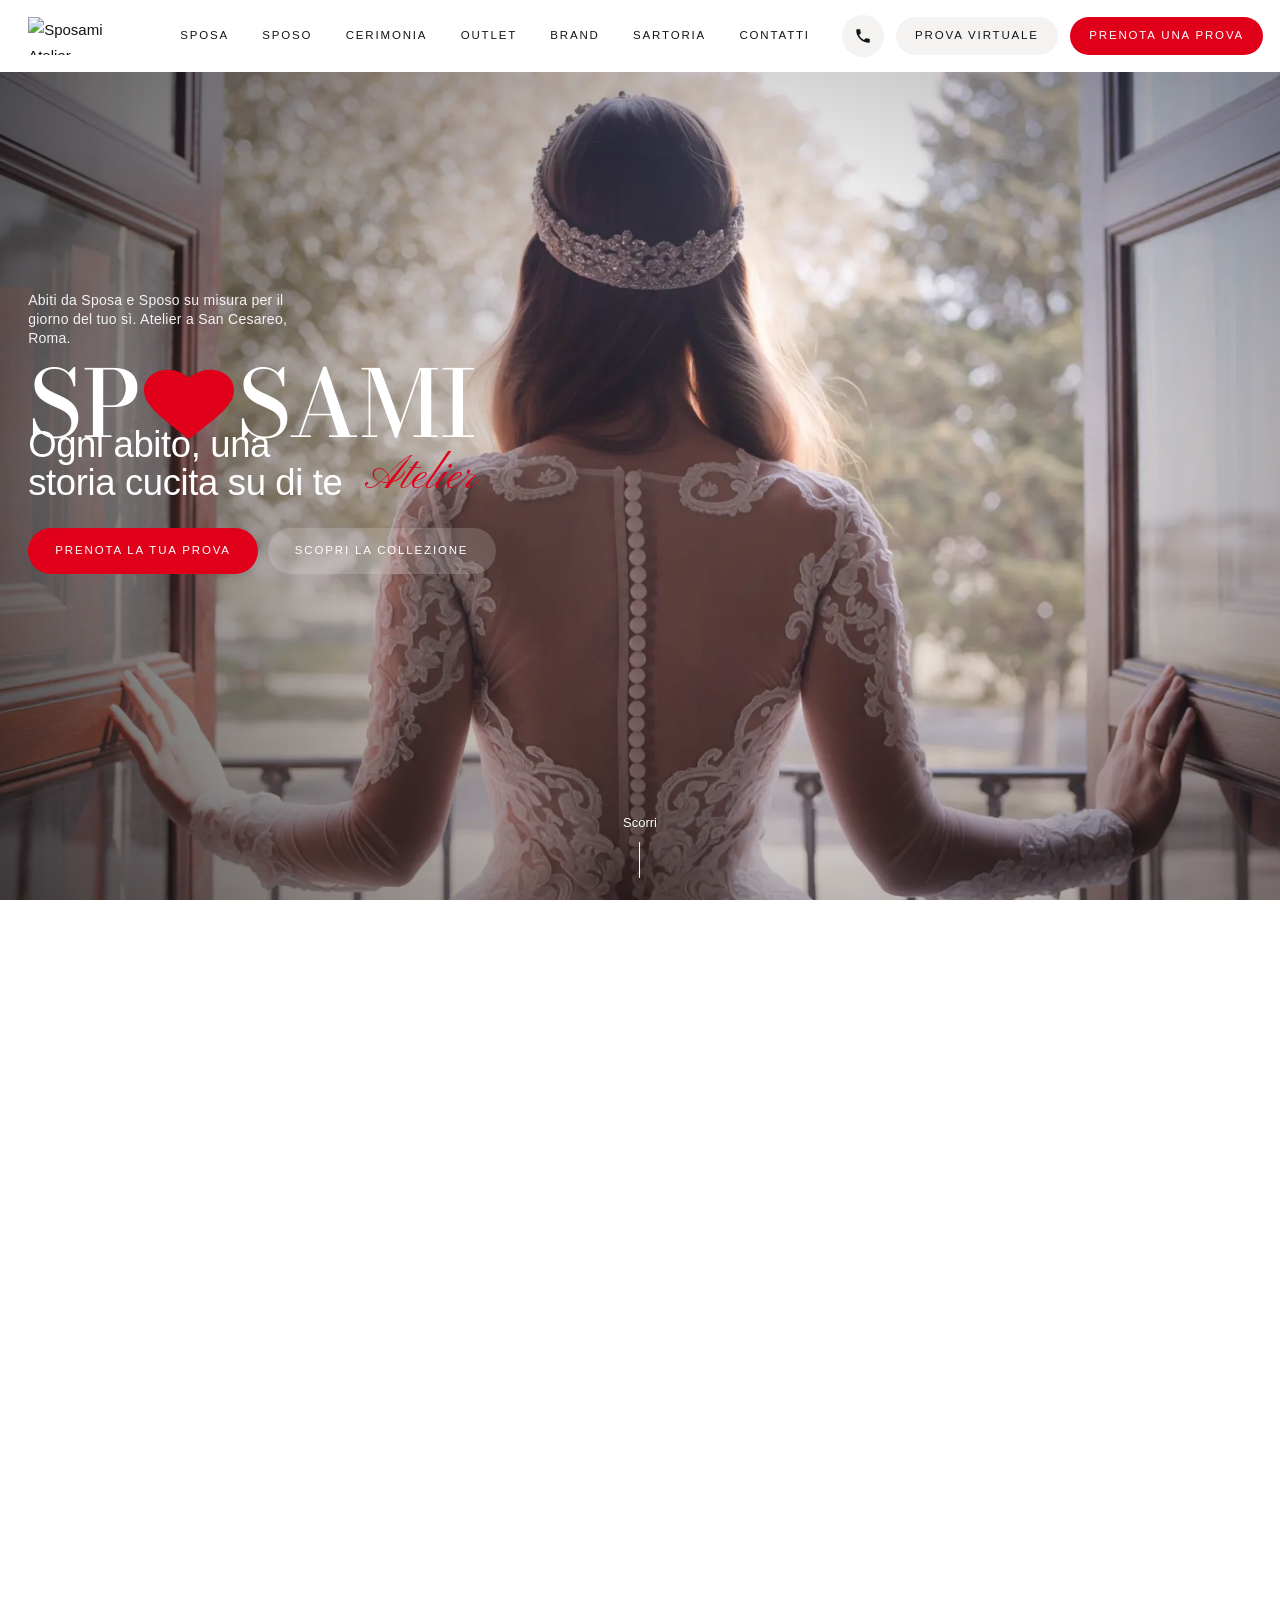
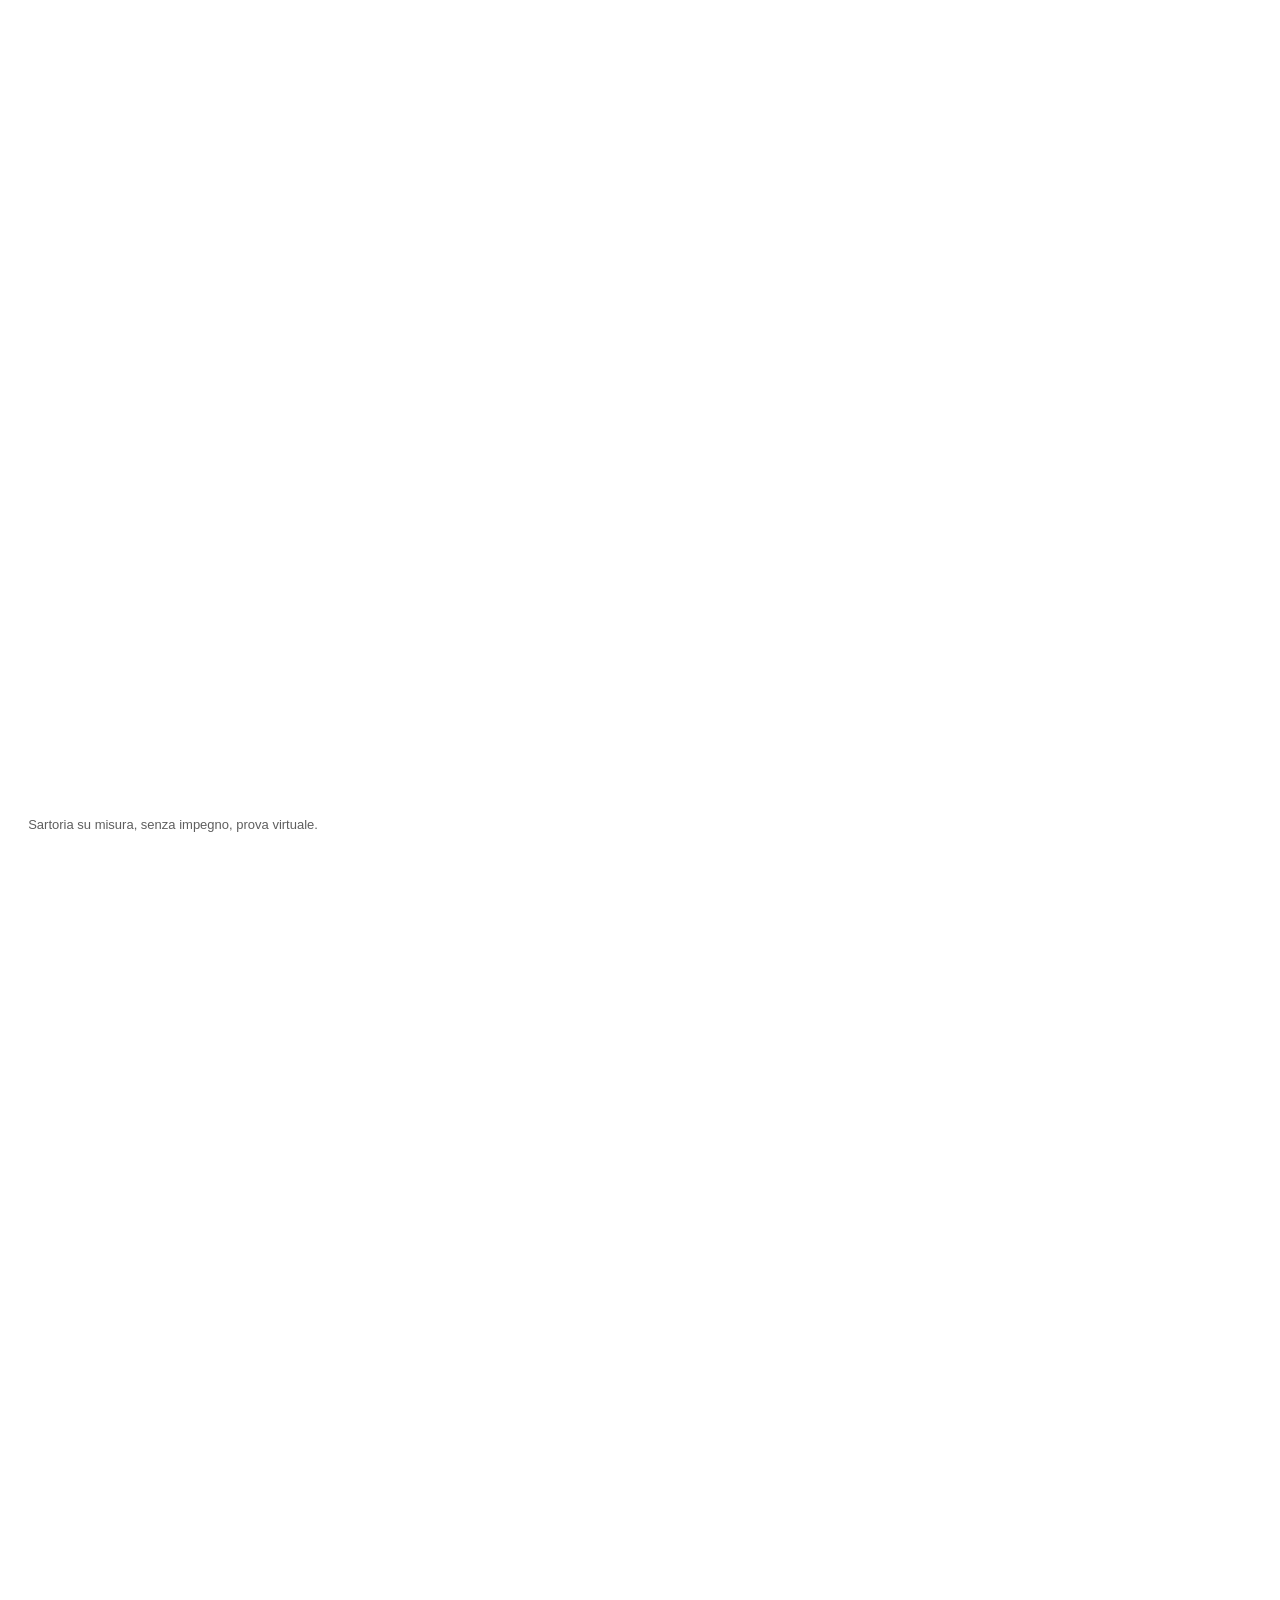
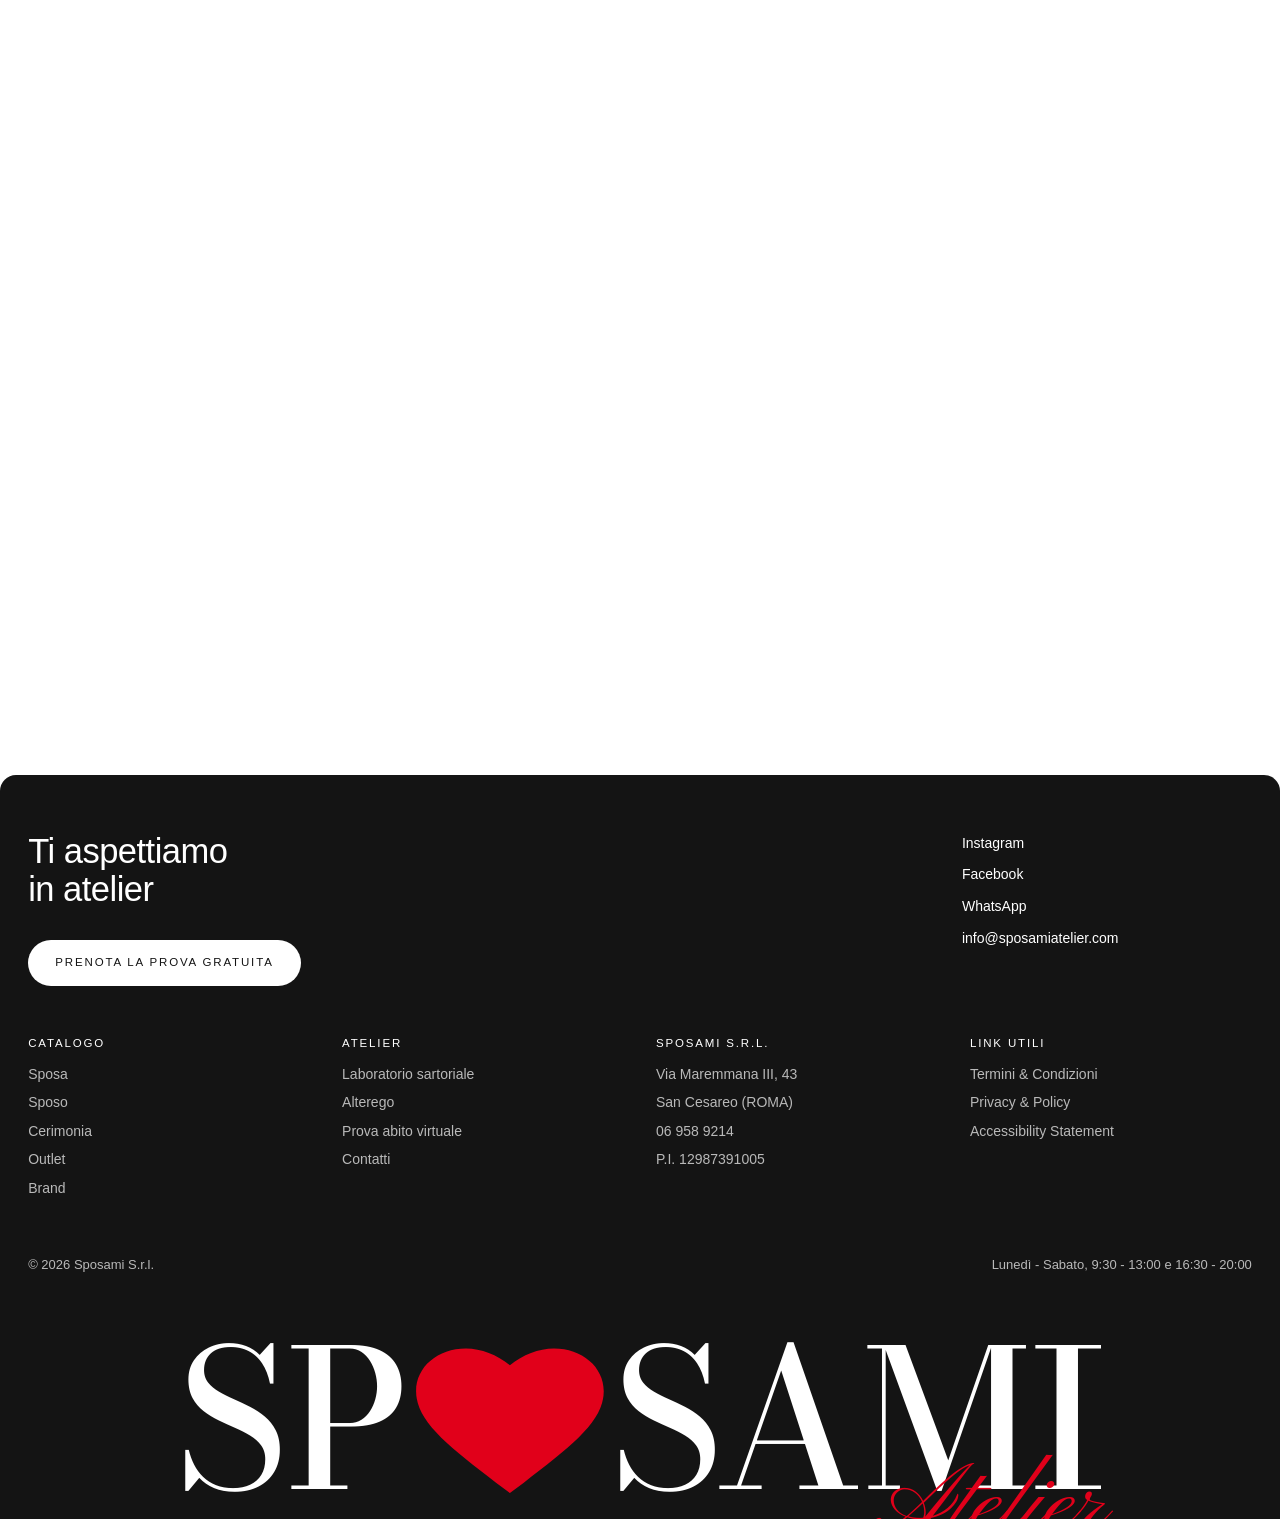
==== commit 25ada143: "Fluidità: fotogrammi leggeri su telefono, colore delle card senza calcoli allo scroll, hero cinema c" ====
--- a/index.html
+++ b/index.html
@@ -7,7 +7,9 @@
 <meta name="description" content="Atelier abiti da sposa e sposo per uomo e donna a Roma. Sartoria interna, prova gratuita e senza impegno a San Cesareo.">
 <meta name="theme-color" content="#ffffff">
 <script>document.documentElement.className='js';setTimeout(function(){if(!window.__siteReady)document.documentElement.classList.add('reduced')},3500);</script>
-<link rel="icon" href="https://static.wixstatic.com/media/961404_025a4845ff3f4721a2caca2fb32ff699~mv2.png/v1/fill/w_64,h_64,al_c,q_85,enc_auto/icon.png">
+<link rel="icon" href="assets/icon/favicon.svg" type="image/svg+xml">
+<link rel="icon" href="assets/icon/icon-32.png" sizes="32x32" type="image/png">
+<link rel="apple-touch-icon" href="assets/icon/icon-180.png">
 <link rel="preconnect" href="https://api.fontshare.com">
 <link rel="preconnect" href="https://cdn.fontshare.com" crossorigin>
 <link rel="preconnect" href="https://static.wixstatic.com" crossorigin>
@@ -16,7 +18,7 @@
 <link rel="preconnect" href="https://fonts.googleapis.com">
 <link rel="preconnect" href="https://fonts.gstatic.com" crossorigin>
 <link href="https://fonts.googleapis.com/css2?family=Bodoni+Moda:ital,opsz,wght@0,6..96,400..600;1,6..96,400&family=Pinyon+Script&display=swap" rel="stylesheet">
-<link rel="stylesheet" href="css/style.css?v=261126-hero2">
+<link rel="stylesheet" href="css/style.css?v=2611261518">
 </head>
 <body data-page="home">
 <a class="skip" href="#main">Passa al contenuto</a>
@@ -44,7 +46,8 @@
 <section class="vhero" aria-labelledby="hero-name">
   <div class="vhero__stage">
     <picture>
-      <source media="(prefers-reduced-motion: no-preference) and (max-width: 760px), (prefers-reduced-motion: no-preference) and (orientation: portrait) and (max-width: 1024px)" srcset="assets/hero/frames-mobile/frame_001.webp">
+      <source media="(prefers-reduced-motion: no-preference) and (max-width: 760px)" srcset="assets/hero/frames-m/frame_001.webp">
+      <source media="(prefers-reduced-motion: no-preference) and (orientation: portrait) and (max-width: 1024px)" srcset="assets/hero/frames-mobile/frame_001.webp">
       <source media="(prefers-reduced-motion: no-preference)" srcset="assets/hero/frames/frame_001.webp">
       <img fetchpriority="high" class="vhero__still" src="assets/hero/hero-fine.jpg" alt="Sposa di schiena in abito da sposa in pizzo con ampia gonna, davanti a una finestra aperta" width="2400" height="1340">
     </picture>
@@ -268,7 +271,7 @@
 <script src="https://cdn.jsdelivr.net/npm/gsap@3.13.0/dist/gsap.min.js" defer></script>
 <script src="https://cdn.jsdelivr.net/npm/gsap@3.13.0/dist/ScrollTrigger.min.js" defer></script>
 <script src="https://cdn.jsdelivr.net/npm/lenis@1.1.18/dist/lenis.min.js" defer></script>
-<script src="js/catalog.js?v=2611261159" defer></script>
-<script type="module" src="js/main.js?v=261126-hero3"></script>
+<script src="js/catalog.js?v=2611261518" defer></script>
+<script type="module" src="js/main.js?v=2611261518"></script>
 </body>
 </html>
--- a/css/style.css
+++ b/css/style.css
@@ -619,6 +619,10 @@
 .vhero__still { object-fit: cover; object-position: 50% 45%; }
 .vhero--live .vhero__still { visibility: hidden; }
 .vhero__canvas { display: block; }
+.vhero--sticky { height: 280lvh; }
+.vhero--sticky .vhero__stage { position: sticky; top: 0; height: 100lvh; }
+.vhero__video { position: absolute; inset: 0; width: 100%; height: 100%; object-fit: cover; visibility: hidden; }
+.vhero--live .vhero__video { visibility: visible; }
 .vhero__shade {
   position: absolute; inset: 0; pointer-events: none;
   background:
@@ -1378,3 +1382,22 @@
 }
 @media (max-width: 760px) { .drop { min-height: 12rem; } }
 @media (max-width: 760px) { #pick-brands, #bfilter { flex-wrap: nowrap; overflow-x: auto; scrollbar-width: none; margin-left: calc(var(--m) * -1); margin-right: calc(var(--m) * -1); padding: 0 var(--m) .2rem; } #pick-brands::-webkit-scrollbar, #bfilter::-webkit-scrollbar { display: none; } #pick-brands .chip, #bfilter .chip { flex: none; } }
+
+/* =========================================================
+   v40: fluidità
+   ========================================================= */
+/* card: il colore arriva con una transizione, una volta sola */
+.card .card__pic img { transition: opacity .7s var(--ease), transform .9s var(--ease), filter 1.2s var(--ease); }
+.card.is-grey .card__pic img { filter: grayscale(1) brightness(1.07); }
+/* cinema: la foto si muove con transform, l'oscuramento finale è un livello con opacità */
+.cn__img { will-change: transform; }
+.cn__dim { position: absolute; inset: 0; background: rgba(0,0,0,.5); opacity: 0; pointer-events: none; }
+/* niente sfocatura dietro i pulsanti: costa a ogni fotogramma di scroll */
+.bar--over .bar__icon, .bar--over .btn--soft, .bar--over .bar__menu, .gl__btn { -webkit-backdrop-filter: none; backdrop-filter: none; }
+.bar--over .btn--soft, .bar--over .bar__menu { background: rgba(20,20,20,.3); }
+.gl__btn { background: rgba(20,20,20,.25); }
+@media (max-width: 760px) {
+  .cn--sticky { height: 200lvh; }
+  .cn--sticky .cn__pin { position: sticky; top: 0; height: 100lvh; }
+  body:has(.cn--sticky) .bar--over { position: fixed; }
+}
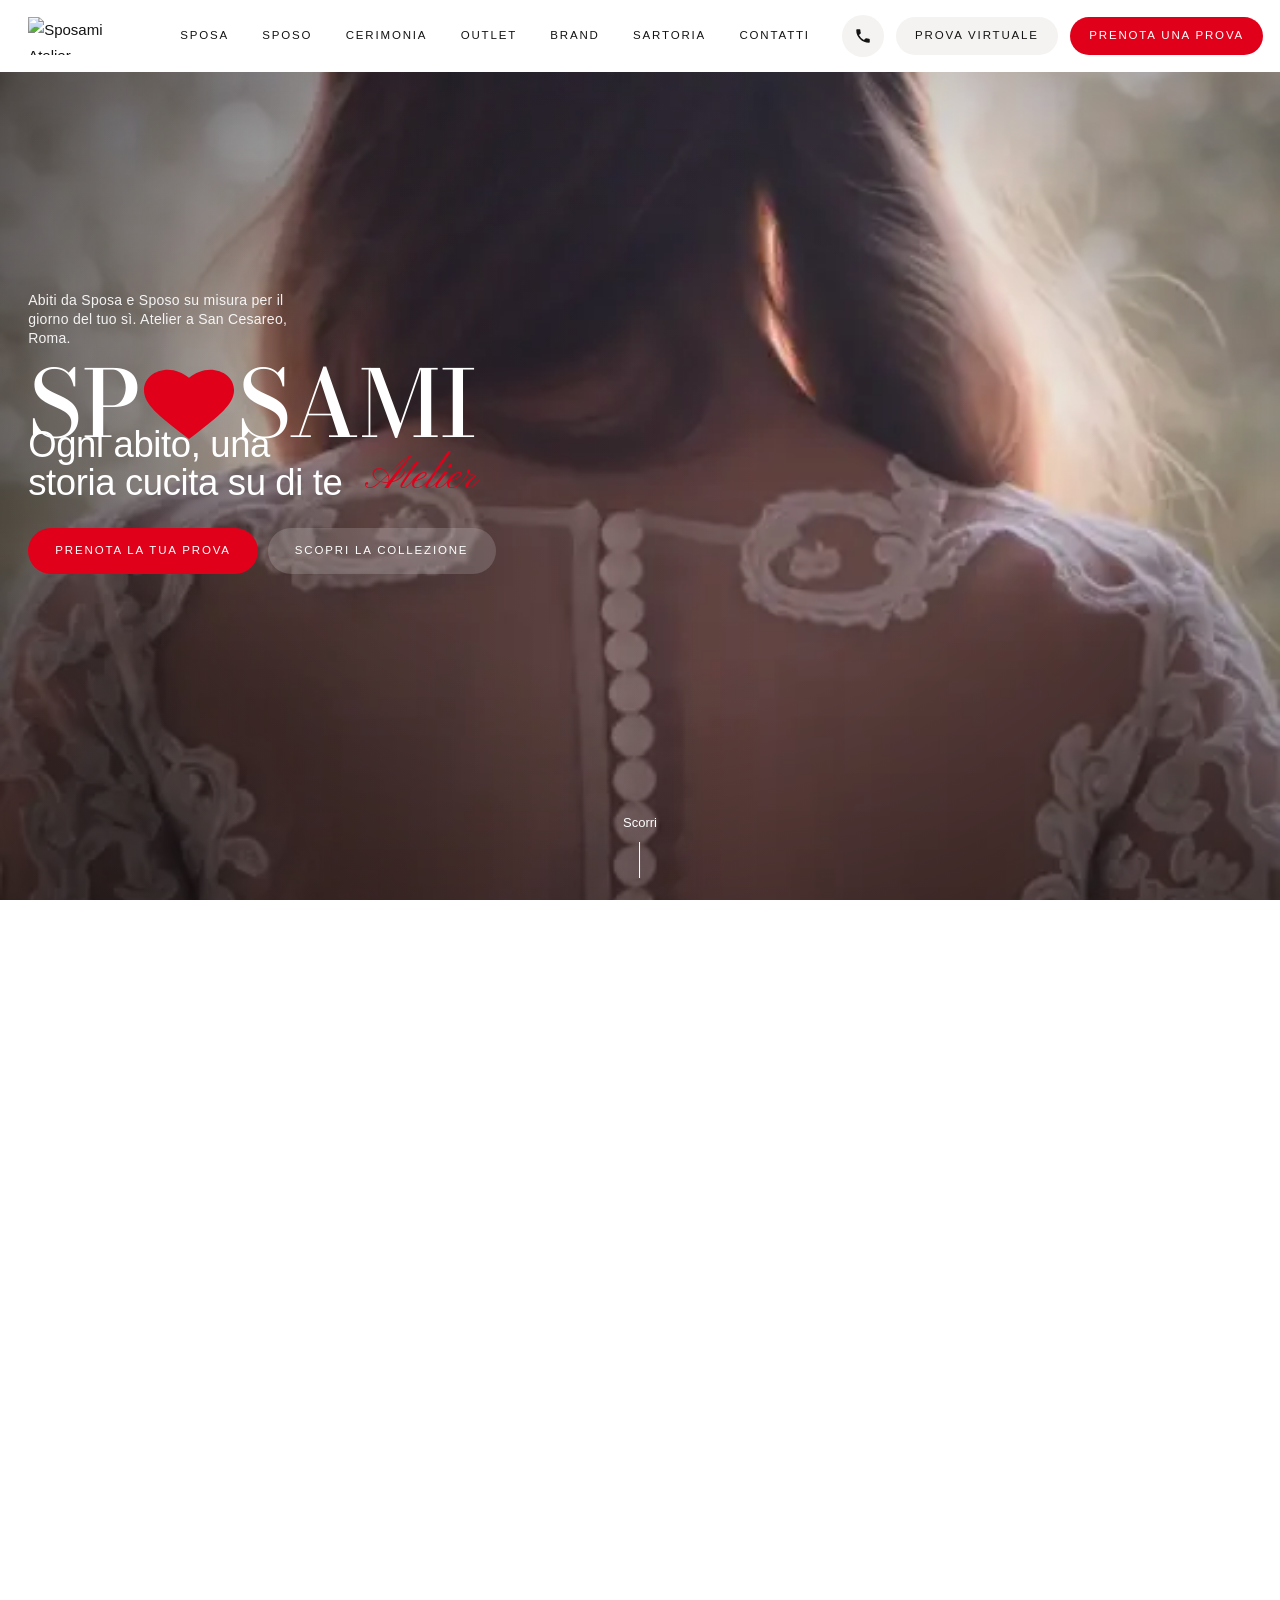
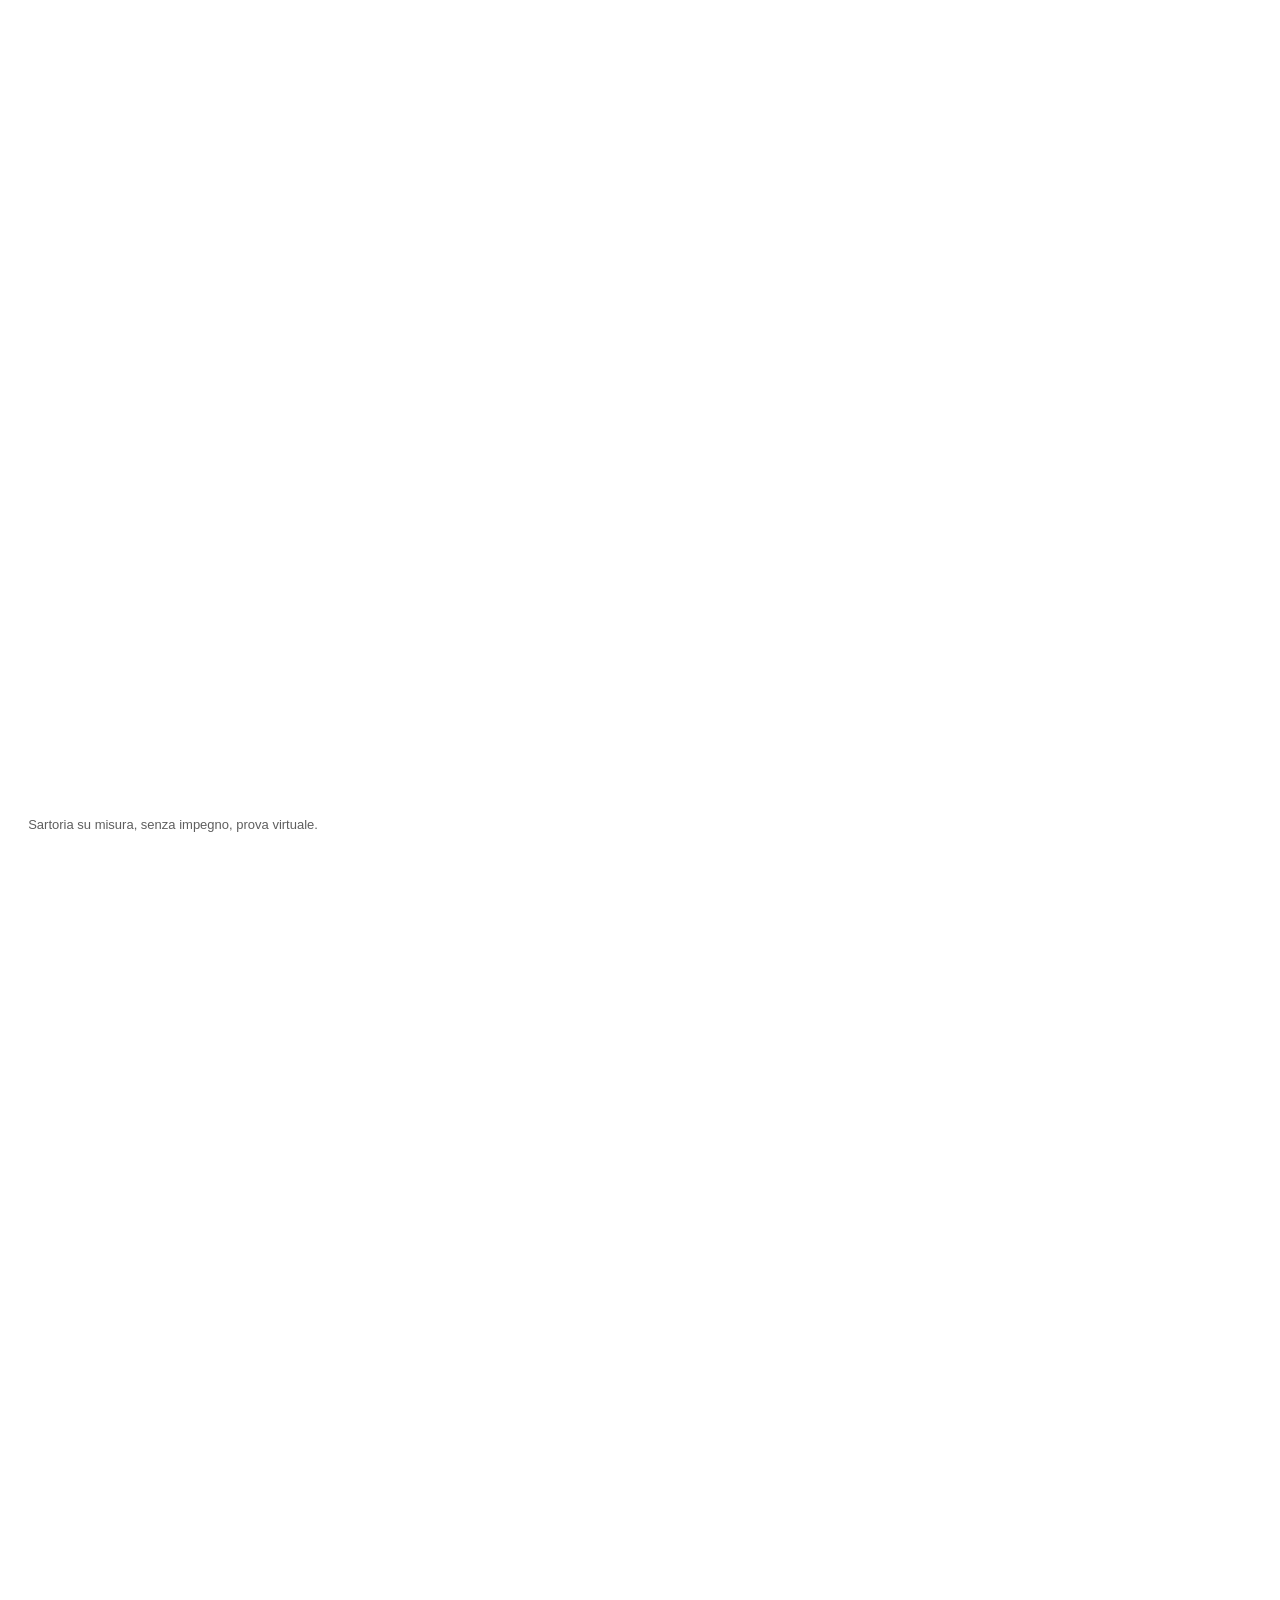
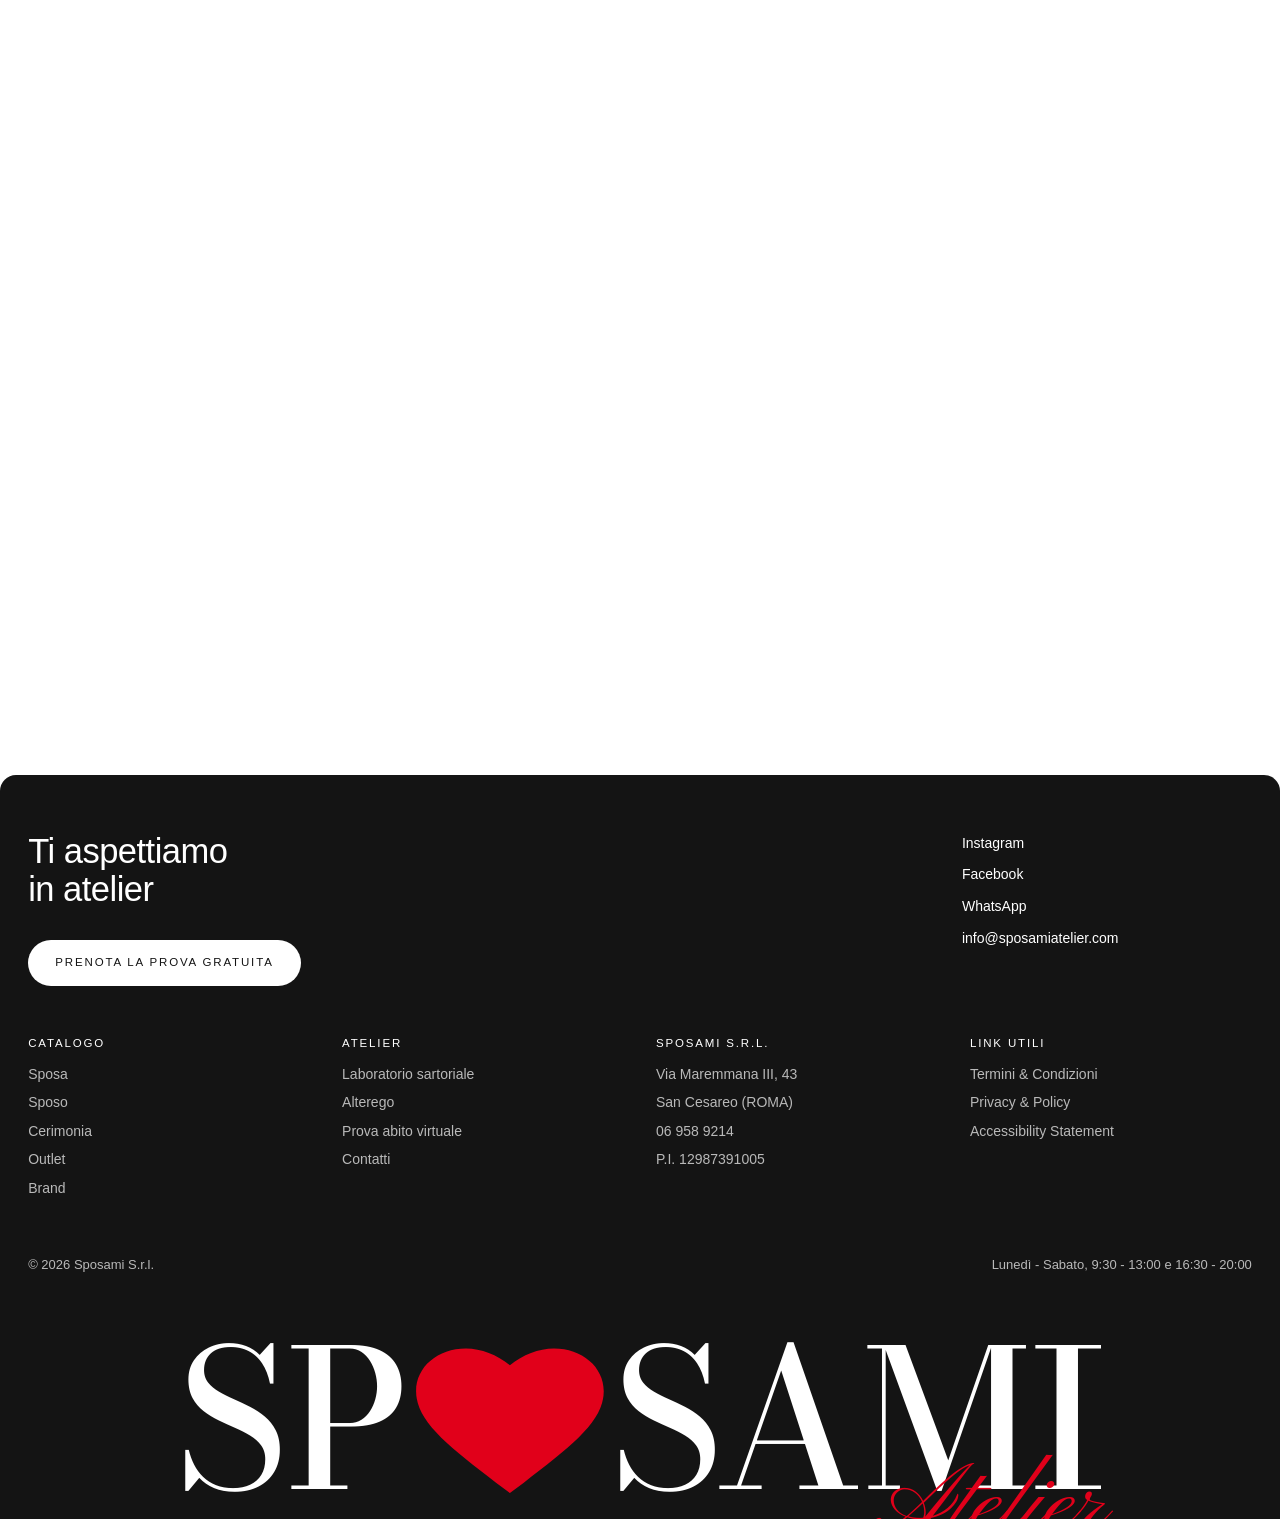
==== commit 331baf50: "Home mobile: foto e testo affiancati in Da qui inizia il giorno più bello Co-Authored-By: Claude Opu" ====
--- a/index.html
+++ b/index.html
@@ -18,7 +18,7 @@
 <link rel="preconnect" href="https://fonts.googleapis.com">
 <link rel="preconnect" href="https://fonts.gstatic.com" crossorigin>
 <link href="https://fonts.googleapis.com/css2?family=Bodoni+Moda:ital,opsz,wght@0,6..96,400..600;1,6..96,400&family=Pinyon+Script&display=swap" rel="stylesheet">
-<link rel="stylesheet" href="css/style.css?v=2611261518">
+<link rel="stylesheet" href="css/style.css?v=2611261604">
 </head>
 <body data-page="home">
 <a class="skip" href="#main">Passa al contenuto</a>
@@ -271,7 +271,7 @@
 <script src="https://cdn.jsdelivr.net/npm/gsap@3.13.0/dist/gsap.min.js" defer></script>
 <script src="https://cdn.jsdelivr.net/npm/gsap@3.13.0/dist/ScrollTrigger.min.js" defer></script>
 <script src="https://cdn.jsdelivr.net/npm/lenis@1.1.18/dist/lenis.min.js" defer></script>
-<script src="js/catalog.js?v=2611261518" defer></script>
-<script type="module" src="js/main.js?v=2611261518"></script>
+<script src="js/catalog.js?v=2611261604" defer></script>
+<script type="module" src="js/main.js?v=2611261604"></script>
 </body>
 </html>
--- a/css/style.css
+++ b/css/style.css
@@ -1401,3 +1401,16 @@
   .cn--sticky .cn__pin { position: sticky; top: 0; height: 100lvh; }
   body:has(.cn--sticky) .bar--over { position: fixed; }
 }
+
+/* v42: i testi della hero home si muovono su un livello proprio */
+@media (max-width: 760px) { .vhero__step, .vhero__claim, .vhero__end, .vhero__canvas { will-change: transform, opacity; } }
+
+/* v45: home, "Da qui inizia il giorno più bello" su telefono: foto e testo affiancati, i punti sotto */
+@media (max-width: 760px) {
+  .stmt { grid-template-columns: minmax(0, 1fr) minmax(0, 1fr); gap: 1.6rem 1rem; align-items: center; }
+  .stmt__title, .stmt__lead, .stmt__list { grid-column: 1 / -1; }
+  .stmt__pic { grid-column: 1; width: auto; margin: 0; grid-template-columns: 1fr; gap: .5rem; }
+  .stmt__pic figcaption { order: 0; writing-mode: horizontal-tb; transform: none; font-size: 10px; }
+  .stmt__note { grid-column: 2; font-size: 13.5px; line-height: 1.6; }
+  .stmt__list { margin-top: 0; }
+}
